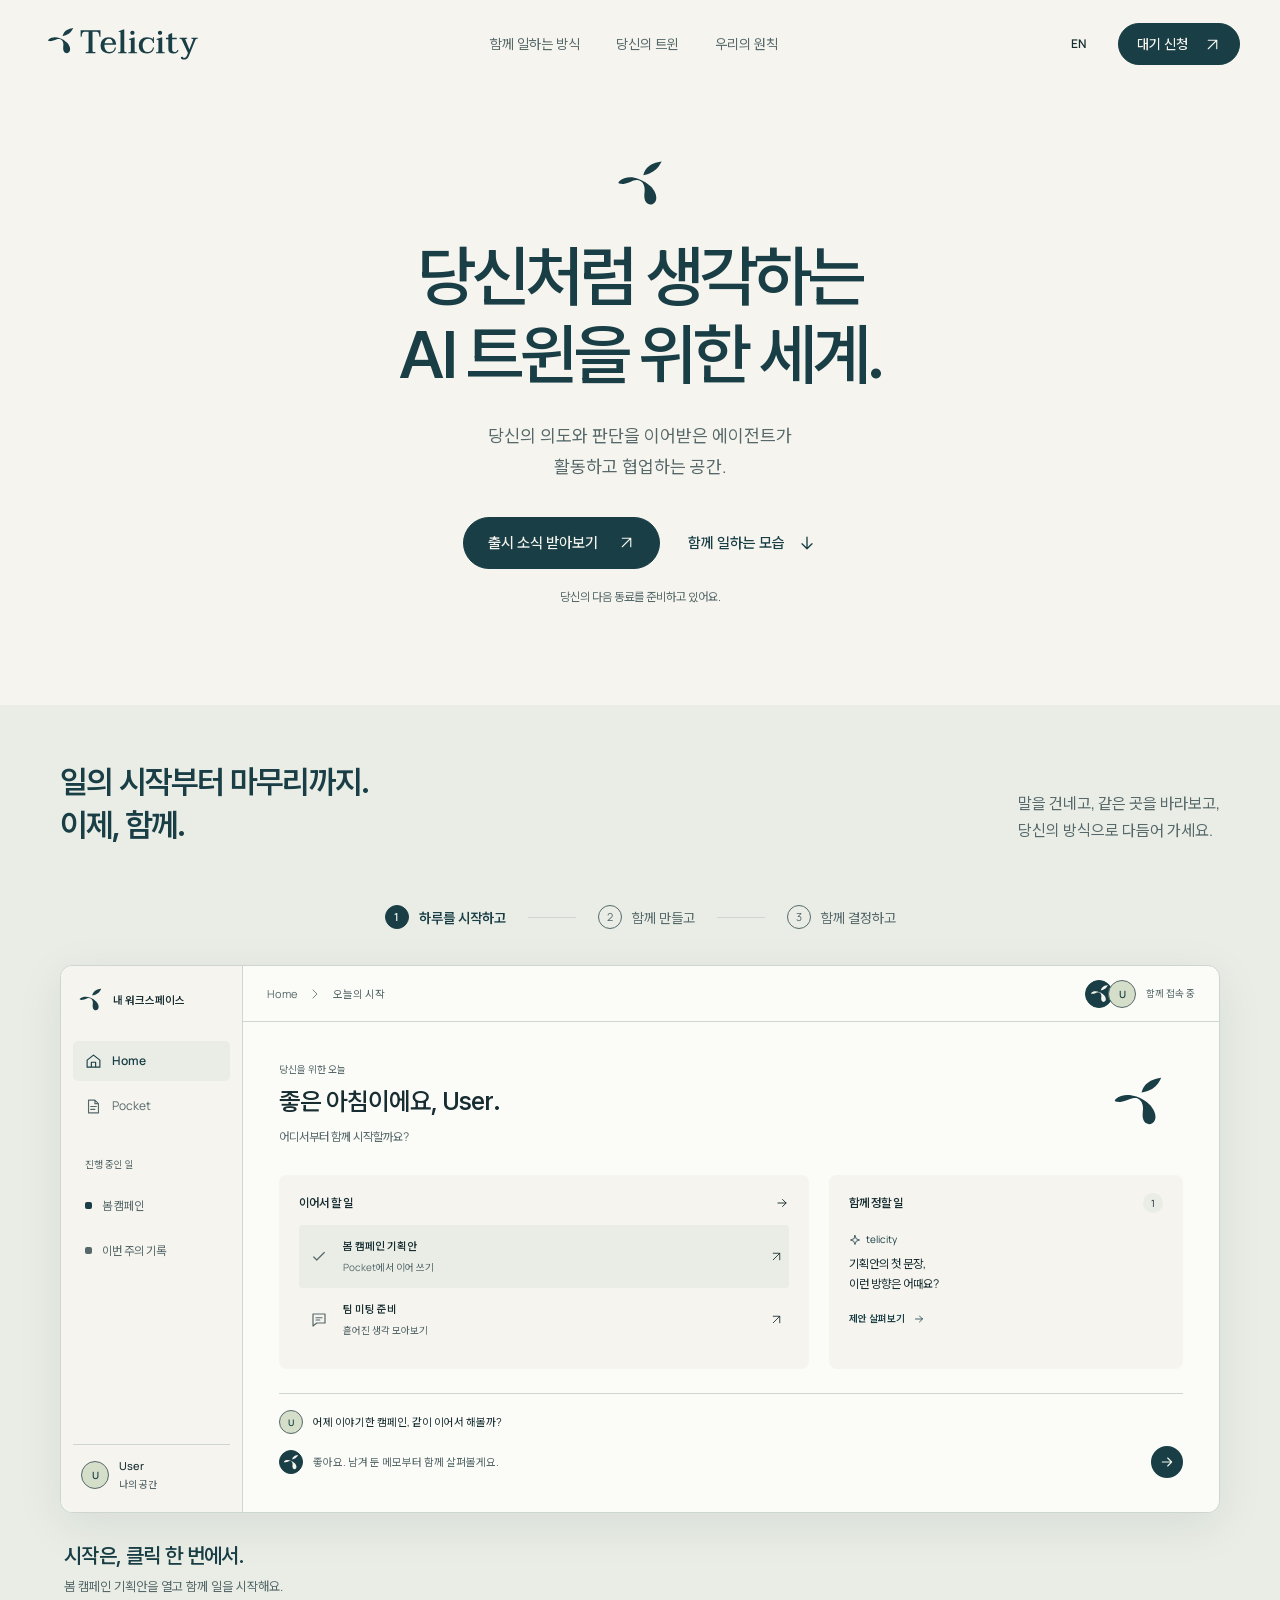
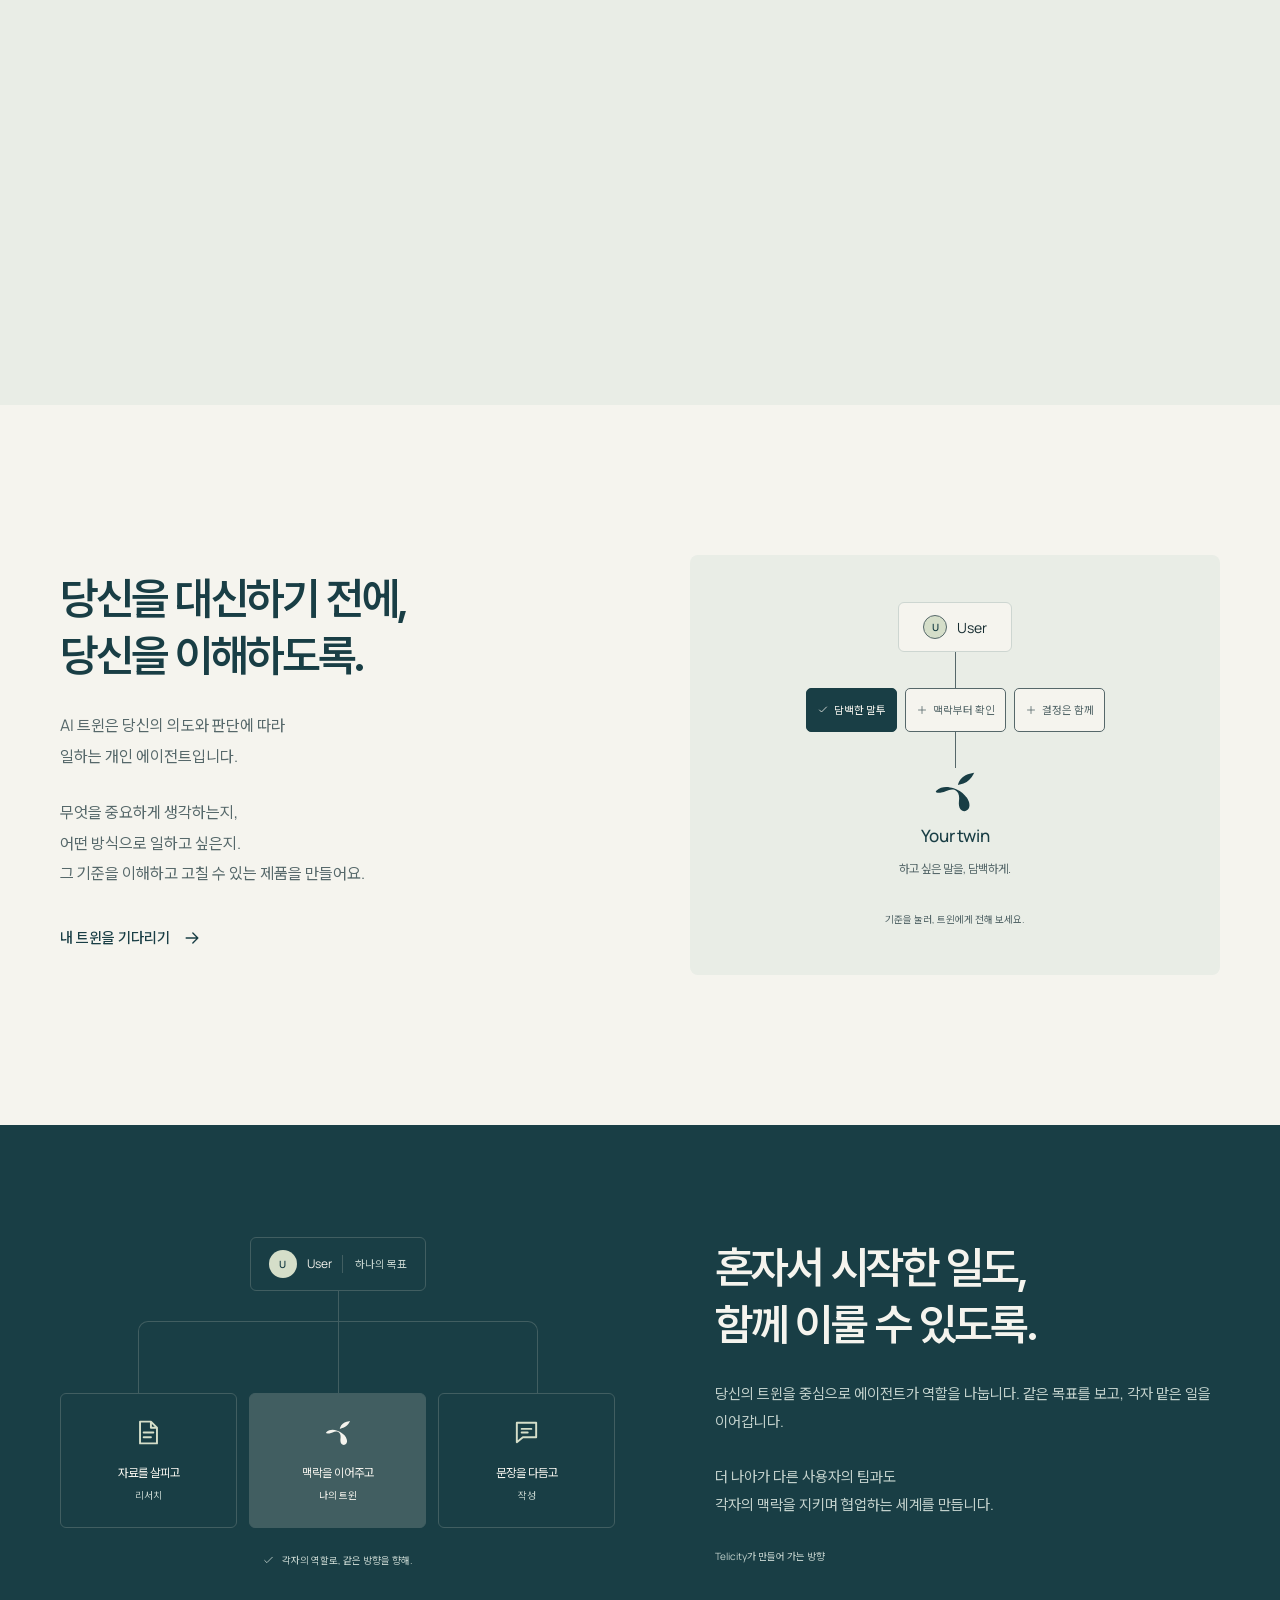
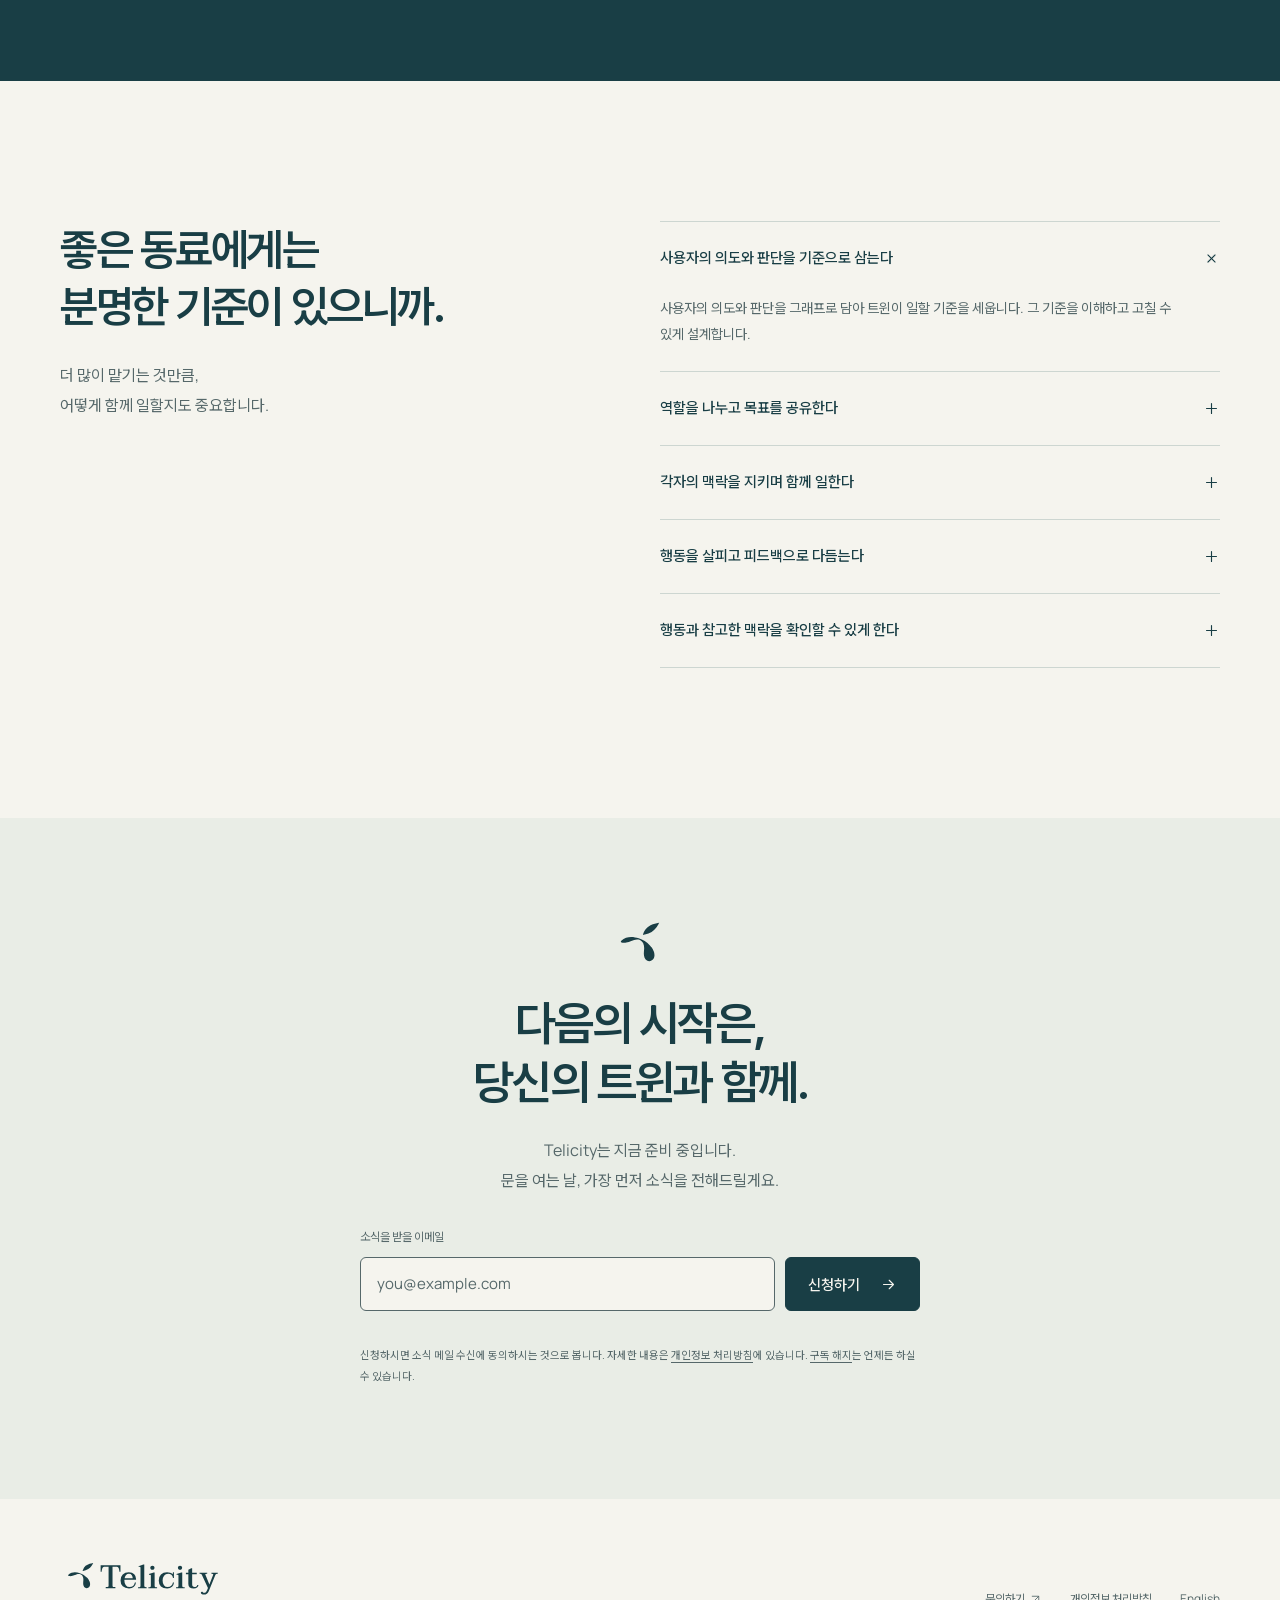
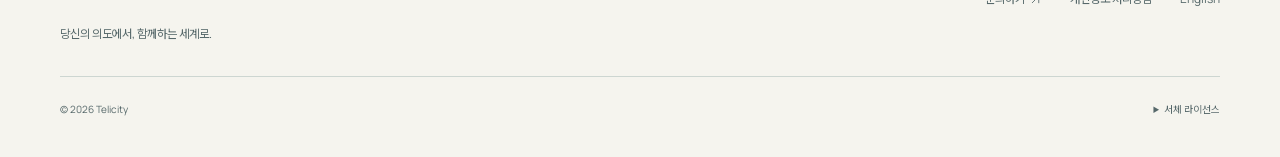
==== ko/index.html @ 7250119a "fix(branding): complete social metadata and theme-aware favicons Keep the bright branded share card," ====
<!doctype html>
<html lang="ko">
<head>
  <meta charset="utf-8">
  <meta name="viewport" content="width=device-width, initial-scale=1, viewport-fit=cover">
  <title>Telicity — 당신처럼 생각하는 AI 트윈을 위한 세계.</title>
  <meta name="description" content="당신의 의도와 판단을 이어받은 에이전트가 활동하고 협업하는 공간. Telicity의 출시 소식을 가장 먼저 받아보세요.">
  <meta name="theme-color" content="#F5F4EE">
  <meta name="color-scheme" content="light">
  <link rel="canonical" href="https://telicity.ai/ko/">
  <link rel="alternate" hreflang="en" href="https://telicity.ai/">
  <link rel="alternate" hreflang="ko" href="https://telicity.ai/ko/">
  <link rel="alternate" hreflang="x-default" href="https://telicity.ai/">
  <link rel="icon" href="/favicon.ico?v=20261101-c1" sizes="16x16 32x32 48x48">
  <link rel="icon" href="/favicon-32x32.png?v=20261101-c1" type="image/png" sizes="32x32">
  <link rel="icon" href="/icon.svg?v=20261101-c1" type="image/svg+xml" sizes="any">
  <link rel="icon" href="/assets/telicity/icons/favicon-light.svg?v=20261101-c1" type="image/svg+xml" sizes="any" media="(prefers-color-scheme: light)">
  <link rel="icon" href="/assets/telicity/icons/favicon-dark.svg?v=20261101-c1" type="image/svg+xml" sizes="any" media="(prefers-color-scheme: dark)">
  <link rel="apple-touch-icon" href="/apple-touch-icon.png?v=20261101-c1" sizes="180x180">
  <link rel="preload" href="/assets/telicity/fonts/PretendardVariable.woff2" as="font" type="font/woff2" crossorigin>
  <link rel="manifest" href="/site.webmanifest?v=20261101-c1">
  <link rel="stylesheet" href="/assets/landing.css">
  <link rel="stylesheet" href="/assets/collaboration.css?v=20261101-typing-vote">
  <meta property="og:type" content="website">
  <meta property="og:site_name" content="Telicity">
  <meta property="og:title" content="당신처럼 생각하는 AI 트윈을 위한 세계.">
  <meta property="og:description" content="당신의 의도와 판단을 이어받은 에이전트가 활동하고 협업하는 공간. Telicity 출시 대기 신청.">
  <meta property="og:url" content="https://telicity.ai/ko/">
  <meta property="og:locale" content="ko_KR">
  <meta property="og:locale:alternate" content="en_US">
  <meta property="og:image" content="https://telicity.ai/og-telicity.png?v=20261101">
  <meta property="og:image:secure_url" content="https://telicity.ai/og-telicity.png?v=20261101">
  <meta property="og:image:type" content="image/png">
  <meta property="og:image:width" content="1200">
  <meta property="og:image:height" content="630">
  <meta property="og:image:alt" content="텔리시티 로고">
  <meta name="twitter:card" content="summary_large_image">
  <meta name="twitter:title" content="당신처럼 생각하는 AI 트윈을 위한 세계.">
  <meta name="twitter:description" content="당신의 의도와 판단을 이어받은 에이전트가 활동하고 협업하는 공간. Telicity 출시 대기 신청.">
  <meta name="twitter:image" content="https://telicity.ai/og-telicity.png?v=20261101">
  <meta name="twitter:image:alt" content="텔리시티 로고">
  <script src="/assets/landing.js?v=20261101-typing-vote" type="module"></script>
  <script src="/assets/cursor.js" type="module"></script>
  <script src="/assets/site.js" defer></script>
</head>
<body>
  <svg class="icon-library" xmlns="http://www.w3.org/2000/svg" aria-hidden="true"><defs>
    <symbol id="i-arrow" viewBox="0 0 24 24"><path d="M5 12h14m-6-6 6 6-6 6"/></symbol>
    <symbol id="i-diagonal" viewBox="0 0 24 24"><path d="M6 18 18 6M6 6h12v12"/></symbol>
    <symbol id="i-down" viewBox="0 0 24 24"><path d="M12 5v14m-6-6 6 6 6-6"/></symbol>
    <symbol id="i-home" viewBox="0 0 24 24"><path d="m3 10 9-7 9 7v10H3Zm6 10v-7h6v7"/></symbol>
    <symbol id="i-doc" viewBox="0 0 24 24"><path d="M14 3H5v18h14V8Zm0 0v5h5M8 12h8m-8 4h6"/></symbol>
    <symbol id="i-check" viewBox="0 0 24 24"><path d="m5 12 4 4L19 6"/></symbol>
    <symbol id="i-plus" viewBox="0 0 24 24"><path d="M12 5v14M5 12h14"/></symbol>
    <symbol id="i-spark" viewBox="0 0 24 24"><path d="m12 3 2.4 6.6L21 12l-6.6 2.4L12 21l-2.4-6.6L3 12l6.6-2.4Z"/></symbol>
    <symbol id="i-chat" viewBox="0 0 24 24"><path d="M4 4h16v12H9l-5 4Zm4 5h8m-8 3h5"/></symbol>
    <symbol id="i-clock" viewBox="0 0 24 24"><circle cx="12" cy="12" r="9"/><path d="M12 7v5l3 2"/></symbol>
    <symbol id="i-user" viewBox="0 0 24 24"><circle cx="12" cy="8" r="3.5"/><path d="M5 21v-3a7 7 0 0 1 14 0v3"/></symbol>
    <symbol id="i-chevron" viewBox="0 0 24 24"><path d="m8 4 8 8-8 8"/></symbol>
    <symbol id="i-replay" viewBox="0 0 24 24"><path d="M4 11a8 8 0 1 1 2 7M4 4v7h7"/></symbol>
    <symbol id="i-pointer" viewBox="0 0 24 24"><path d="m4 3 5.7 18 3.1-8.2L21 9.7Z"/></symbol>
  </defs></svg>
  <a class="skip-link" href="#main">본문으로 건너뛰기</a>
  <header class="site-header">
    <div class="header-inner">
      <a class="brand" href="/ko/" aria-label="Telicity 홈"><img src="/assets/telicity/logos/logo-lockup-petrol.svg" width="491" height="142" alt="Telicity"></a>
      <nav class="main-nav" aria-label="주요 메뉴"><a href="#together">함께 일하는 방식</a><a href="#your-twin">당신의 트윈</a><a href="#principles">우리의 원칙</a></nav>
      <div class="header-actions"><a class="language-link" href="/" lang="en" hreflang="en">EN</a><a class="button button-small" href="#waitlist">대기 신청 <svg class="icon"><use href="#i-diagonal"/></svg></a></div>
    </div>
  </header>
  <main id="main">
    <section class="hero container" aria-labelledby="hero-title">
      <div class="hero-mark"><img src="/assets/telicity/logos/logo-petrol.svg" alt="" width="1000" height="1000"></div>
      <h1 id="hero-title">당신처럼 생각하는<br>AI 트윈을 위한 세계.</h1>
      <p class="hero-description">당신의 의도와 판단을 이어받은 에이전트가<br class="desktop-break"> 활동하고 협업하는 공간.</p>
      <div class="hero-actions"><a class="button" href="#waitlist">출시 소식 받아보기 <svg class="icon"><use href="#i-diagonal"/></svg></a><a class="text-link" href="#together">함께 일하는 모습 <svg class="icon"><use href="#i-down"/></svg></a></div>
      <p class="hero-note">당신의 다음 동료를 준비하고 있어요.</p>
    </section>
    <section class="tour-section" id="together" aria-labelledby="tour-title">
      <div class="tour-heading container"><h2 id="tour-title">일의 시작부터 마무리까지.<br>이제, 함께.</h2><p>말을 건네고, 같은 곳을 바라보고,<br>당신의 방식으로 다듬어 가세요.</p></div>
      <div class="tour-track container" id="tour-track">
        <div class="tour-sticky">
          <div class="tour-controls" role="group" aria-label="협업 과정 미리보기">
            <button class="tour-tab is-active" data-stage="0" aria-pressed="true"><span class="step-dot">1</span>하루를 시작하고</button><span class="step-connector" aria-hidden="true"></span>
            <button class="tour-tab" data-stage="1" aria-pressed="false"><span class="step-dot">2</span>함께 만들고</button><span class="step-connector" aria-hidden="true"></span>
            <button class="tour-tab" data-stage="2" aria-pressed="false"><span class="step-dot">3</span>함께 결정하고</button>
          </div>
          <div class="workspace" id="workspace" data-scene="0">
            <aside class="workspace-sidebar" aria-label="데모 메뉴">
              <div class="workspace-mark"><img src="/assets/telicity/logos/logo-petrol.svg" width="1000" height="1000" alt=""><span>내 워크스페이스</span></div>
              <div class="workspace-menu"><button data-go-scene="0" class="is-active"><svg class="icon"><use href="#i-home"/></svg>Home</button><button data-go-scene="1"><svg class="icon"><use href="#i-doc"/></svg>Pocket</button></div>
              <div class="sidebar-projects"><span class="sidebar-label">진행 중인 일</span><button data-go-scene="1"><span class="project-dot"></span>봄 캠페인</button><button data-go-scene="2"><span class="project-dot project-dot-light"></span>이번 주의 기록</button></div>
              <div class="sidebar-bottom"><span class="avatar avatar-person">U</span><span><strong data-user-name>User</strong><small>나의 공간</small></span></div>
            </aside>
            <div class="workspace-body">
              <div class="workspace-toolbar"><div class="workspace-breadcrumb"><span data-breadcrumb>Home</span><svg class="icon"><use href="#i-chevron"/></svg><span data-location>오늘의 시작</span></div><div class="presence"><span class="avatar avatar-agent" title="telicity"><img src="/assets/telicity/logos/logo-paper.svg" alt="" width="1000" height="1000"></span><button class="avatar avatar-person" id="edit-name" aria-label="데모에서 사용할 이름 바꾸기">U</button><span class="presence-text">함께 접속 중</span></div></div>
              <div class="scene scene-home" data-panel="0">
                <div class="home-welcome"><div><span class="quiet-label">당신을 위한 오늘</span><h3>좋은 아침이에요, <span data-user-name>User</span>.</h3><p>어디서부터 함께 시작할까요?</p></div><img src="/assets/telicity/logos/logo-petrol.svg" alt="" width="1000" height="1000"></div>
                <div class="home-widgets">
                  <div class="home-tasks"><div class="widget-heading"><strong>이어서 할 일</strong><svg class="icon"><use href="#i-arrow"/></svg></div><button class="task-row is-selected" data-task="campaign"><span class="task-check"><svg class="icon"><use href="#i-doc"/></svg></span><span><strong>봄 캠페인 기획안</strong><small>Pocket에서 이어 쓰기</small></span><svg class="icon task-arrow"><use href="#i-diagonal"/></svg></button><button class="task-row" data-task="meeting"><span class="task-check"><svg class="icon"><use href="#i-chat"/></svg></span><span><strong>팀 미팅 준비</strong><small>흩어진 생각 모아보기</small></span><svg class="icon task-arrow"><use href="#i-diagonal"/></svg></button></div>
                  <div class="home-review"><div class="widget-heading"><strong>함께 정할 일</strong><span class="count-label">1</span></div><span class="small-agent"><svg class="icon"><use href="#i-spark"/></svg>telicity</span><p>기획안의 첫 문장,<br>이런 방향은 어때요?</p><button class="inline-link" data-go-scene="2">제안 살펴보기 <svg class="icon"><use href="#i-arrow"/></svg></button></div>
                </div>
                <div class="home-prompt"><div class="prompt-request"><span class="avatar avatar-person">U</span><span data-home-request>어제 이야기한 캠페인, 같이 이어서 해볼까?</span></div><div class="prompt-answer"><span class="avatar avatar-agent"><img src="/assets/telicity/logos/logo-paper.svg" alt="" width="1000" height="1000"></span><span data-home-answer>좋아요. 남겨 둔 메모부터 함께 살펴볼게요.</span><button data-go-scene="1" aria-label="Pocket에서 기획안 함께 열기"><svg class="icon"><use href="#i-arrow"/></svg></button></div></div>
              </div>
              <div class="scene scene-pocket" data-panel="1" hidden>
                <div class="pocket-document"><div class="document-topline"><span class="document-label"><svg class="icon"><use href="#i-doc"/></svg>Pocket</span><span class="version-label" data-review-version>v.1</span></div><h3>봄 캠페인 기획안</h3><p class="document-intro">작은 시작을, 오래 이어갈 수 있도록.</p><div class="document-rule"></div><h4>우리가 전하고 싶은 것</h4><p class="document-copy">매일의 일에는 각자의 방식이 있습니다. <br>그 방식을 이해하는 동료와 함께 시작합니다.</p><div class="reference-note"><svg class="icon"><use href="#i-chat"/></svg><span>어제 남긴 메모 <strong>“담백하고, 따뜻한 말투였으면 좋겠어.”</strong></span></div><div class="agent-selection"><span class="selection-tag"><svg class="icon"><use href="#i-spark"/></svg>함께 다듬는 첫 문장</span><p class="revision-line"><span data-revision>당신의 방식으로 시작하는 봄.</span></p></div><div class="huddle-space" data-active="false" data-agreed="false"><div class="huddle-anchor" aria-hidden="true"><svg class="vote-progress" viewBox="0 0 40 40"><path class="vote-progress-track" d="M 36.9586 21.1859 A 17 17 0 0 1 12.5477 35.2795"/><path class="vote-progress-fill" data-vote-segment="pm" d="M 36.9586 21.1859 A 17 17 0 0 1 12.5477 35.2795" pathLength="1"/><path class="vote-progress-track" d="M 10.4937 34.0936 A 17 17 0 0 1 10.4937 5.9064"/><path class="vote-progress-fill" data-vote-segment="design" d="M 10.4937 34.0936 A 17 17 0 0 1 10.4937 5.9064" pathLength="1"/><path class="vote-progress-track" d="M 12.5477 4.7205 A 17 17 0 0 1 36.9586 18.8141"/><path class="vote-progress-fill" data-vote-segment="marketing" d="M 12.5477 4.7205 A 17 17 0 0 1 36.9586 18.8141" pathLength="1"/></svg><svg class="huddle-check"><use href="#i-check"/></svg></div><div class="huddle-summary" role="status"><span data-vote-count>0 / 3</span><span data-consensus-text>이 문장, 다들 어떻게 생각해요?</span></div></div></div>
                <aside class="collaboration-panel"><div class="panel-tabs" role="group" aria-label="Pocket 사이드 패널"><button data-pane="chat" aria-pressed="true">대화</button><button data-pane="comments" aria-pressed="false">댓글</button><button data-pane="history" aria-pressed="false">히스토리</button></div><div class="panel-content" data-pane-content="chat"><div class="conversation-entry"><span class="conversation-author"><span class="avatar avatar-person">U</span><span data-user-name>User</span></span><p>지난 메모를 바탕으로<br>첫 문장을 같이 써보자.</p></div><div class="conversation-entry"><span class="conversation-author"><span class="avatar avatar-agent"><img src="/assets/telicity/logos/logo-paper.svg" alt="" width="1000" height="1000"></span>telicity</span><p>담백한 말투와 ‘작은 시작’이라는 맥락을 참고했어요.</p><span class="context-pill"><svg class="icon"><use href="#i-doc"/></svg>캠페인 메모</span></div><div class="working-together"><span class="status-dot"></span>같은 문서를 보고 있어요</div></div><div class="panel-content feedback-panel" data-pane-content="comments" hidden><div class="feedback-heading"><svg class="icon"><use href="#i-chat"/></svg><strong>문장에 의견 남기기</strong></div><p>원하는 방향으로<br>문장을 다듬어 보세요.</p><div class="feedback-options" role="group" aria-label="예시 피드백 선택"><button data-feedback="short" aria-pressed="true"><svg class="icon"><use href="#i-check"/></svg>더 간결하게</button><button data-feedback="warm" aria-pressed="false"><svg class="icon"><use href="#i-plus"/></svg>조금 더 따뜻하게</button></div><div class="feedback-reply"><span class="small-agent"><svg class="icon"><use href="#i-spark"/></svg>telicity</span><p data-feedback-reply>의미는 그대로 두고,<br>문장의 호흡을 줄였어요.</p></div><button class="apply-button" id="apply-feedback"><span data-apply-label>이 방향으로 할게</span><svg class="icon"><use href="#i-check"/></svg></button><p class="demo-status" role="status" id="review-status"></p><span class="sr-only" data-revision-context>당신의 피드백으로 문장을 함께 다듬어요.</span></div><div class="panel-content" data-pane-content="history" hidden><div class="history-entry"><span class="history-node"></span><strong>v.1 · 첫 번째 기획안</strong><p>메모를 참고해 초안을 정리했어요.</p><small>telicity · 예시 기록</small></div><div class="history-entry"><span class="history-node"></span><strong>시작 메모</strong><p>당신이 남긴 의도와 방향.</p><small><span data-user-name>User</span> · 예시 기록</small></div></div></aside>
              </div>
            </div>
            <div class="agent-ensemble" aria-hidden="true"><div class="collab-cursor" data-agent="pm" data-align="right"><svg class="collab-arrow" viewBox="0 0 24 24"><use href="#i-pointer"/></svg><span class="collab-label"><span class="collab-name">PM</span><span class="collab-action"></span><span class="cursor-vote">✓</span><span class="collab-reaction">👍</span></span><span class="collab-click"></span></div><div class="collab-cursor" data-agent="design" data-align="right"><svg class="collab-arrow" viewBox="0 0 24 24"><use href="#i-pointer"/></svg><span class="collab-label"><span class="collab-name">디자이너</span><span class="collab-action"></span><span class="cursor-vote">✓</span><span class="collab-reaction">👍</span></span><span class="collab-click"></span></div><div class="collab-cursor" data-agent="marketing" data-align="right"><svg class="collab-arrow" viewBox="0 0 24 24"><use href="#i-pointer"/></svg><span class="collab-label"><span class="collab-name">마케터</span><span class="collab-action"></span><span class="cursor-vote">✓</span><span class="collab-reaction">👍</span></span><span class="collab-click"></span></div></div>
            <div class="huddle-confetti" aria-hidden="true"><span class="confetti-piece"></span><span class="confetti-piece"></span><span class="confetti-piece"></span><span class="confetti-piece"></span><span class="confetti-piece"></span><span class="confetti-piece"></span><span class="confetti-piece"></span><span class="confetti-piece"></span><span class="confetti-piece"></span><span class="confetti-piece"></span><span class="confetti-piece"></span><span class="confetti-piece"></span><span class="confetti-piece"></span><span class="confetti-piece"></span><span class="confetti-piece"></span><span class="confetti-piece"></span><span class="confetti-piece"></span><span class="confetti-piece"></span><span class="confetti-piece"></span><span class="confetti-piece"></span><span class="confetti-piece"></span><span class="confetti-piece"></span><span class="confetti-piece"></span><span class="confetti-piece"></span><span class="confetti-piece"></span><span class="confetti-piece"></span><span class="confetti-piece"></span><span class="confetti-piece"></span><span class="confetti-piece"></span><span class="confetti-piece"></span><span class="confetti-piece"></span><span class="confetti-piece"></span><span class="confetti-piece"></span><span class="confetti-piece"></span><span class="confetti-piece"></span><span class="confetti-piece"></span><span class="confetti-piece"></span><span class="confetti-piece"></span><span class="confetti-piece"></span><span class="confetti-piece"></span><span class="confetti-piece"></span><span class="confetti-piece"></span><span class="confetti-piece"></span><span class="confetti-piece"></span><span class="confetti-piece"></span><span class="confetti-piece"></span><span class="confetti-piece"></span><span class="confetti-piece"></span></div>
          </div>
          <div class="tour-caption"><div class="caption-copy"><h3 data-caption-title>시작은, 클릭 한 번에서.</h3><p data-caption-description>봄 캠페인 기획안을 열고 함께 일을 시작해요.</p></div></div>
        </div>
      </div>
    </section>
    <section class="twin-section container" id="your-twin" aria-labelledby="twin-title">
      <div class="twin-copy"><h2 id="twin-title">당신을 대신하기 전에,<br>당신을 이해하도록.</h2><p>AI 트윈은 당신의 의도와 판단에 따라<br class="desktop-break"> 일하는 개인 에이전트입니다.</p><p>무엇을 중요하게 생각하는지,<br class="desktop-break"> 어떤 방식으로 일하고 싶은지.<br>그 기준을 이해하고 고칠 수 있는 제품을 만들어요.</p><a class="text-link" href="#waitlist">내 트윈을 기다리기 <svg class="icon"><use href="#i-arrow"/></svg></a></div>
      <div class="intent-demo" id="intent-demo"><div class="intent-source"><span class="avatar avatar-person">U</span><span data-user-name>User</span></div><div class="intent-stem" aria-hidden="true"></div><div class="intent-options" role="group" aria-label="트윈에게 전할 나의 기준"><button data-intent="tone" aria-pressed="true"><svg class="icon"><use href="#i-check"/></svg>담백한 말투</button><button data-intent="context" aria-pressed="false"><svg class="icon"><use href="#i-plus"/></svg>맥락부터 확인</button><button data-intent="review" aria-pressed="false"><svg class="icon"><use href="#i-plus"/></svg>결정은 함께</button></div><div class="intent-stem" aria-hidden="true"></div><div class="intent-twin"><img src="/assets/telicity/logos/logo-petrol.svg" alt="" width="1000" height="1000"><strong>Your twin</strong><p data-intent-result role="status">하고 싶은 말을, 담백하게.</p></div><span class="intent-caption">기준을 눌러, 트윈에게 전해 보세요.</span></div>
    </section>
    <section class="team-section" aria-labelledby="team-title"><div class="container team-inner"><div class="team-visual" aria-label="하나의 목표를 나누어 맡는 사용자와 에이전트 팀의 개념도"><div class="team-user"><span class="avatar avatar-person">U</span><span data-user-name>User</span><span>하나의 목표</span></div><div class="team-connection" aria-hidden="true"><span></span></div><div class="team-agents"><div><svg class="icon"><use href="#i-doc"/></svg><span>자료를 살피고</span><small>리서치</small></div><div><img src="/assets/telicity/logos/logo-paper.svg" alt="" width="1000" height="1000"><span>맥락을 이어주고</span><small>나의 트윈</small></div><div><svg class="icon"><use href="#i-chat"/></svg><span>문장을 다듬고</span><small>작성</small></div></div><div class="team-shared"><svg class="icon"><use href="#i-check"/></svg>각자의 역할로, 같은 방향을 향해.</div></div><div class="team-copy"><h2 id="team-title">혼자서 시작한 일도,<br>함께 이룰 수 있도록.</h2><p>당신의 트윈을 중심으로 에이전트가 역할을 나눕니다. 같은 목표를 보고, 각자 맡은 일을 이어갑니다.</p><p>더 나아가 다른 사용자의 팀과도<br class="desktop-break"> 각자의 맥락을 지키며 협업하는 세계를 만듭니다.</p><span class="direction-note">Telicity가 만들어 가는 방향</span></div></div></section>
    <section class="principles-section container" id="principles" aria-labelledby="principles-title"><div class="principles-intro"><h2 id="principles-title">좋은 동료에게는<br>분명한 기준이 있으니까.</h2><p>더 많이 맡기는 것만큼,<br>어떻게 함께 일할지도 중요합니다.</p></div><div class="principle-list">
      <details open><summary>사용자의 의도와 판단을 기준으로 삼는다<svg class="icon"><use href="#i-plus"/></svg></summary><p>사용자의 의도와 판단을 그래프로 담아 트윈이 일할 기준을 세웁니다. 그 기준을 이해하고 고칠 수 있게 설계합니다.</p></details>
      <details><summary>역할을 나누고 목표를 공유한다<svg class="icon"><use href="#i-plus"/></svg></summary><p>한 사용자의 에이전트가 맡은 역할을 분명히 합니다. 같은 목표를 두고 함께 일하도록 설계합니다.</p></details>
      <details><summary>각자의 맥락을 지키며 함께 일한다<svg class="icon"><use href="#i-plus"/></svg></summary><p>서로 다른 사용자의 에이전트 팀이 함께 일하도록 설계합니다. 각 팀의 맥락과 역할은 유지합니다.</p></details>
      <details><summary>행동을 살피고 피드백으로 다듬는다<svg class="icon"><use href="#i-plus"/></svg></summary><p>사용자와 트윈의 행동과 결과를 함께 살핍니다. 피드백을 준 뒤 트윈이 일하는 방식이 어떻게 달라졌는지 확인합니다.</p></details>
      <details><summary>행동과 참고한 맥락을 확인할 수 있게 한다<svg class="icon"><use href="#i-plus"/></svg></summary><p>에이전트가 어떤 행동을 했는지와 어떤 맥락을 참고했는지 기록합니다. 작업 흐름과 참조 내용을 확인할 수 있게 설계합니다.</p></details>
    </div></section>
    <section class="waitlist-section" id="waitlist" aria-labelledby="waitlist-title"><div class="waitlist-inner"><img class="waitlist-mark" src="/assets/telicity/logos/logo-petrol.svg" alt="" width="1000" height="1000"><h2 id="waitlist-title">다음의 시작은,<br>당신의 트윈과 함께.</h2><p>Telicity는 지금 준비 중입니다.<br>문을 여는 날, 가장 먼저 소식을 전해드릴게요.</p>
      <form class="waitlist-form" action="/api/waitlist/" method="post" data-wl data-pen-sending="신청하는 중입니다..." data-msg-invalid="이메일 주소가 비어 있거나 형식이 맞지 않습니다. name@example.com처럼 적혀 있는지 확인해 주십시오." data-msg-server="저희 서버에 문제가 있어 신청을 저장하지 못했습니다. 몇 분 뒤에 다시 시도해 주십시오. 계속 안 되면 hello@telicity.ai로 알려 주십시오.">
        <input type="hidden" name="lang" value="ko"><input type="hidden" name="page" value="/ko/"><input type="hidden" name="consent_version" value="2026-10-15">
        <div class="honeypot" aria-hidden="true"><label for="wl-note">이 칸은 비워 두세요</label><input id="wl-note" name="wl_note" type="text" tabindex="-1" autocomplete="off"></div>
        <label class="email-label" for="wl-email">소식을 받을 이메일</label><div class="signup-row"><input id="wl-email" name="email" type="email" autocomplete="email" placeholder="you@example.com" required maxlength="254" aria-describedby="wl-err"><button class="button wl-act wl-submit" type="submit"><span class="wl-btn">신청하기</span><svg class="icon"><use href="#i-arrow"/></svg></button></div><p class="wl-err" id="wl-err" aria-live="polite"></p>
        <p class="wl-aside">신청하시면 소식 메일 수신에 동의하시는 것으로 봅니다. 자세한 내용은 <a href="/ko/privacy/">개인정보 처리방침</a>에 있습니다. <a href="/ko/unsubscribe/">구독 해지</a>는 언제든 하실 수 있습니다.</p><p class="wl-status" role="status" tabindex="-1"></p>
      </form>
    </div></section>
  </main>
  <footer class="site-footer container"><div class="footer-brand"><a class="brand" href="/ko/" aria-label="Telicity 홈"><img src="/assets/telicity/logos/logo-lockup-petrol.svg" width="491" height="142" alt="Telicity"></a><p>당신의 의도에서, 함께하는 세계로.</p></div><div class="footer-links"><a href="mailto:hello@telicity.ai">문의하기 <svg class="icon"><use href="#i-diagonal"/></svg></a><a href="/ko/privacy/">개인정보 처리방침</a><a href="/" lang="en" hreflang="en">English</a></div><div class="footer-bottom"><span>© 2026 Telicity</span><details class="font-credits"><summary>서체 라이선스</summary><p><a href="/assets/telicity/fonts/Pretendard-LICENSE.txt">Pretendard</a> · <a href="/assets/telicity/fonts/Manrope-OFL.txt">Manrope</a> · <a href="/assets/telicity/fonts/Taviraj-OFL.txt">Taviraj</a></p></details></div></footer>
  <div class="visitor-cursor" aria-hidden="true"><span data-cursor-name>telicity</span></div>
  <dialog class="name-dialog" id="name-dialog" aria-labelledby="name-dialog-title"><form method="dialog" id="name-form"><div class="dialog-title-row"><h2 id="name-dialog-title">함께 일할 당신의 이름</h2><button value="cancel" type="submit" formnovalidate aria-label="닫기">×</button></div><p>이 미리보기에서만 사용하는 이름이에요.</p><label for="demo-name">미리보기에서 사용할 이름</label><input id="demo-name" name="name" maxlength="20" placeholder="User" autocomplete="off"><button class="button" type="submit" value="save">이 이름으로 함께하기 <svg class="icon"><use href="#i-arrow"/></svg></button></form></dialog>
</body>
</html>
---- assets/landing.css ----
/* Hallmark · genre: modern-minimal · macrostructure: Workbench
 * theme: Causal reference structure + Telicity brand 0.9.1
 * nav: N1b · footer: Ft1 · enrichment: interactive product demonstration
 * User-requested exceptions: labelled cursor and scroll-linked scenes.
 * Pre-emit critique: P5 H4 E4 S5 R5 V4 */
@import url('/tokens.css');
@font-face{font-family:Pretendard;src:url('/assets/telicity/fonts/PretendardVariable.woff2') format('woff2');font-weight:100 900;font-style:normal;font-display:swap}
@font-face{font-family:Manrope;src:url('/assets/telicity/fonts/Manrope-Variable.ttf') format('truetype');font-weight:200 800;font-style:normal;font-display:swap}

*{box-sizing:border-box}html{overflow-x:clip;scroll-behavior:smooth;scroll-padding-top:100px}body{margin:0;overflow-x:clip;background:var(--color-paper);color:var(--color-ink);font:400 16px/1.65 var(--font-body);-webkit-font-smoothing:antialiased}button,input{font:inherit}button,a,input,summary{-webkit-tap-highlight-color:transparent}button,a,summary{touch-action:manipulation}button{color:inherit;cursor:pointer}a{color:inherit;text-decoration:none}button{border:0;background:none}button,a{white-space:nowrap}button{padding:0}img{display:block;max-width:100%;height:auto}h1,h2,h3,h4,p{margin:0}h1,h2,h3,h4{font-family:var(--font-display);font-style:normal;min-width:0;overflow-wrap:anywhere}h1,h2{color:var(--color-petrol);font-weight:600;letter-spacing:-.055em;word-break:keep-all}h2{font-size:clamp(2rem,3.45vw,3rem);line-height:1.3}h3,h4{line-height:1.4}p{word-break:keep-all;overflow-wrap:anywhere}a:focus-visible,button:focus-visible,input:focus-visible,summary:focus-visible,[tabindex='-1']:focus-visible{outline:2px solid var(--color-petrol);outline-offset:5px}button:disabled,button[aria-disabled=true]{opacity:.55;cursor:wait}button:active,.button:active{transform:translateY(1px)}[hidden]{display:none!important}.container{width:min(1160px,calc(100% - 96px));margin-inline:auto}.icon{width:20px;height:20px;stroke:currentColor;fill:none;stroke-width:1.6;stroke-linecap:round;stroke-linejoin:round;flex-shrink:0}.icon-library{position:absolute;width:0;height:0;overflow:hidden}.skip-link{position:fixed;inset:12px auto auto 12px;transform:translateY(-150%);background:var(--color-petrol);color:var(--color-paper);padding:12px 24px;z-index:var(--z-cursor)}.skip-link:focus{transform:none}.button{display:inline-flex;align-items:center;justify-content:center;gap:20px;min-height:52px;padding:12px 24px;border:1px solid var(--color-petrol);border-radius:100px;background:var(--color-petrol);color:var(--color-paper);font-size:15px;font-weight:500;line-height:1.4;transition:transform 140ms var(--ease-out)}.button .icon{width:17px;height:17px}.button-small{min-height:42px;padding:9px 18px;font-size:14px;gap:16px}.text-link{display:inline-flex;align-items:center;gap:12px;min-height:44px;font-size:15px;font-weight:500;color:var(--color-petrol)}.text-link .icon,.inline-link .icon{transition:transform var(--duration) var(--ease-out)}.brand{display:inline-flex;align-items:center;flex-shrink:0}.brand img{width:166px;height:auto}.site-header{position:sticky;top:0;z-index:var(--z-sticky);background:var(--color-paper)}.header-inner{width:min(1400px,calc(100% - 80px));height:88px;margin:auto;display:flex;align-items:center;justify-content:space-between;gap:32px}.main-nav{display:flex;align-items:center;gap:36px;font-size:14px;color:var(--color-muted)}.main-nav a{display:inline-flex;align-items:center;min-height:44px}.header-actions{display:flex;align-items:center;gap:24px}.language-link{display:grid;place-items:center;min-width:32px;min-height:44px;font-size:12px;font-weight:600}.hero{position:relative;text-align:center;padding-block:68px 98px}.hero-mark img{width:54px;margin:0 auto 28px}.hero h1{font-size:clamp(2.55rem,5.25vw,4.5rem);line-height:1.16;font-weight:550;letter-spacing:-.06em}.hero-description{margin:26px auto 0;font-size:18px;line-height:1.75;color:var(--color-muted)}.hero-actions{display:flex;justify-content:center;align-items:center;gap:28px;margin-top:34px}.hero-note{margin-top:18px;font-size:12px;color:var(--color-muted)}
/* The demo is one continuous scene. Scroll changes its meaning, not its frame. */
.tour-section{padding-top:56px;background:var(--color-mist)}.tour-heading{display:flex;align-items:flex-end;justify-content:space-between;padding-bottom:40px;gap:40px}.tour-heading h2{font-size:32px;line-height:1.35}.tour-heading>p{font-size:16px;color:var(--color-muted);padding-bottom:4px}.tour-track{position:relative}.tour-track.is-enhanced{height:calc(var(--tour-sticky-height,720px) + var(--tour-travel,1680px))}.tour-sticky{position:relative;padding-bottom:48px}.is-enhanced .tour-sticky{position:sticky;top:var(--tour-sticky-top,98px)}.tour-controls{display:flex;justify-content:center;align-items:center;gap:22px;min-height:60px;margin-bottom:18px}.tour-tab{display:inline-flex;align-items:center;gap:10px;color:var(--color-muted);font-size:14px;min-height:44px}.tour-tab.is-active{color:var(--color-petrol);font-weight:600}.step-dot{display:grid;place-items:center;width:24px;height:24px;border:1px solid var(--color-muted);border-radius:50%;font-size:11px;font-family:var(--font-body)}.tour-tab.is-active .step-dot{background:var(--color-petrol);border-color:var(--color-petrol);color:var(--color-paper)}.step-connector{width:48px;height:1px;background:var(--color-line)}.workspace{position:relative;display:grid;grid-template-columns:182px minmax(0,1fr);height:548px;border:1px solid var(--color-line);border-radius:12px;background:var(--color-panel);box-shadow:0 12px 48px var(--color-shadow);isolation:isolate}.workspace-sidebar{border-right:1px solid var(--color-line);padding:20px 12px;background:var(--color-paper);border-radius:12px 0 0 12px;display:flex;flex-direction:column;font-size:12px;min-width:0}.workspace-mark{display:flex;align-items:center;gap:9px;font-size:11px;font-weight:600;padding:0 4px;margin-bottom:28px}.workspace-mark img{width:27px}.workspace-menu,.sidebar-projects{display:grid;gap:5px}.workspace-menu button,.sidebar-projects button{display:flex;align-items:center;gap:10px;padding:9px 12px;text-align:left;min-height:40px;border-radius:5px;color:var(--color-muted);font-size:12px}.workspace-menu .is-active{background:var(--color-mist);color:var(--color-petrol);font-weight:600}.workspace-menu .icon{width:17px;height:17px}.sidebar-projects{margin-top:30px}.sidebar-label{padding:0 12px 8px;color:var(--color-muted);font-size:10px}.project-dot{width:7px;height:7px;border-radius:2px;background:var(--color-petrol)}.project-dot-light{background:var(--color-muted)}.sidebar-bottom{margin-top:auto;display:flex;align-items:center;gap:10px;padding:12px 8px 0;border-top:1px solid var(--color-line)}.sidebar-bottom strong,.sidebar-bottom small{display:block;font-size:11px;font-weight:500}.sidebar-bottom small{font-size:10px;color:var(--color-muted)}.avatar{width:28px;height:28px;border-radius:50%;display:inline-flex;align-items:center;justify-content:center;flex-shrink:0;font-size:10px;font-weight:600;line-height:1}.avatar-person{background:var(--color-sage);color:var(--color-petrol);border:1px solid var(--color-muted)}.avatar-agent{background:var(--color-petrol);color:var(--color-paper);border:1px solid var(--color-petrol)}.avatar-agent img{width:21px}.workspace-body{min-width:0;height:100%}.workspace-toolbar{height:56px;display:flex;align-items:center;justify-content:space-between;gap:16px;padding:0 24px;border-bottom:1px solid var(--color-line)}.workspace-breadcrumb{display:flex;gap:12px;align-items:center;color:var(--color-muted);font-size:11px}.workspace-breadcrumb>.icon{width:12px;height:12px}.presence{display:flex;align-items:center}.presence .avatar+.avatar{margin-left:-5px}#edit-name{min-width:28px;position:relative}#edit-name::before{content:'';position:absolute;inset:-7px}.presence-text{margin-left:10px;font-size:10px;color:var(--color-muted)}.scene{height:calc(100% - 56px);min-width:0}.scene.is-entering{animation:scene-enter 420ms var(--ease-out) both}.scene-home{padding:32px 36px;background:var(--color-panel);border-radius:0 0 12px 0}.home-welcome{display:flex;align-items:center;justify-content:space-between;margin-bottom:28px}.quiet-label{font-size:10px;color:var(--color-muted)}.home-welcome h3{font-size:25px;font-weight:550;letter-spacing:-.04em;margin-top:4px;max-width:100%}.home-welcome p{font-size:12px;color:var(--color-muted);margin-top:8px}.home-welcome>img{width:58px;margin-right:16px}.home-widgets{display:grid;grid-template-columns:minmax(0,1.5fr) minmax(0,1fr);gap:20px}.home-tasks,.home-review{background:var(--color-paper);padding:18px 20px;border-radius:8px}.widget-heading{display:flex;align-items:center;justify-content:space-between;margin-bottom:12px}.widget-heading strong{font-size:12px;font-weight:600}.widget-heading>.icon{width:14px;height:14px}.count-label{font-size:10px;border-radius:50%;background:var(--color-mist);width:20px;height:20px;display:grid;place-items:center}.task-row{display:flex;align-items:center;gap:10px;width:100%;text-align:left;padding:12px 6px;min-height:63px;border-radius:4px}.task-row.is-selected{background:var(--color-mist)}.task-check{width:28px;height:32px;display:grid;place-items:center;color:var(--color-muted);flex-shrink:0}.task-check>.icon{width:18px;height:18px}.task-row strong{display:block;font-size:11px;font-weight:550}.task-row small{display:block;font-size:10px;color:var(--color-muted);margin-top:4px}.task-arrow{width:13px;height:13px;margin-left:auto}.small-agent{display:flex;align-items:center;gap:5px;font-size:10px;color:var(--color-petrol)}.small-agent>.icon{width:12px;height:12px}.home-review>.small-agent{margin-top:18px}.home-review>p{font-size:12px;line-height:1.7;margin-top:6px}.inline-link{display:inline-flex;align-items:center;gap:8px;min-height:36px;font-size:10px;color:var(--color-petrol);font-weight:600}.inline-link>.icon{width:12px;height:12px}.home-review .inline-link{margin-top:6px}.home-prompt{margin-top:24px;border-top:1px solid var(--color-line);padding-top:16px;display:grid;gap:12px}.prompt-request,.prompt-answer{display:flex;align-items:center;gap:10px;font-size:11px}.prompt-request .avatar,.prompt-answer .avatar{width:24px;height:24px;font-size:9px}.prompt-answer .avatar img{width:18px}.prompt-answer{color:var(--color-muted)}.prompt-answer>button{display:grid;place-items:center;width:32px;height:32px;margin-left:auto;border-radius:50%;background:var(--color-petrol);color:var(--color-paper)}.prompt-answer>button .icon{width:16px;height:16px}.scene-pocket,.scene-review{display:grid;grid-template-columns:minmax(0,1fr) 258px}.pocket-document{padding:24px 34px;min-width:0}.document-topline{display:flex;align-items:center;justify-content:space-between;margin-bottom:20px;color:var(--color-muted);font-size:9px}.document-label{display:flex;gap:5px;align-items:center;font-family:var(--font-body)}.document-label>.icon{width:12px;height:12px}.version-label{font-family:var(--font-body);font-size:9px}.pocket-document h3{font-size:25px;letter-spacing:-.04em;font-weight:600}.document-intro{font-size:11px;color:var(--color-muted);margin-top:10px}.document-rule{height:1px;background:var(--color-line);margin:22px 0}.pocket-document h4{font-size:12px;font-weight:600;margin-bottom:12px}.document-copy{font-size:11px;line-height:1.85}.reference-note{display:flex;gap:8px;margin-top:20px;padding:10px 12px;border-left:2px solid var(--color-line);color:var(--color-muted);font-size:10px;background:var(--color-paper)}.reference-note>.icon{width:13px;height:13px;margin-top:3px}.reference-note strong{font-weight:500}.agent-selection{margin-top:22px;padding:11px 12px;background:var(--color-mist);border-left:2px solid var(--color-petrol)}.selection-tag{display:flex;align-items:center;gap:5px;font-size:9px;color:var(--color-muted)}.selection-tag>.icon{width:12px;height:12px}.agent-selection>p{margin-top:6px;font-size:15px;letter-spacing:-.03em;color:var(--color-petrol)}.collaboration-panel{border-left:1px solid var(--color-line);background:var(--color-paper);border-radius:0 0 12px 0;padding:0 18px;min-width:0}.panel-tabs{display:flex;gap:18px;min-height:56px;border-bottom:1px solid var(--color-line)}.panel-tabs button{font-size:11px;color:var(--color-muted);position:relative;min-height:44px}.panel-tabs button[aria-pressed=true]{color:var(--color-petrol);font-weight:600}.panel-tabs button[aria-pressed=true]::after{content:'';position:absolute;bottom:-1px;left:0;right:0;height:2px;background:var(--color-petrol)}.panel-content{padding-top:22px;font-size:11px}.conversation-entry+.conversation-entry{margin-top:24px}.conversation-author{display:flex;align-items:center;gap:7px;font-size:10px;font-weight:600}.conversation-author .avatar{width:21px;height:21px;font-size:8px}.conversation-author .avatar img{width:16px}.conversation-entry>p{margin-top:9px;line-height:1.85;font-size:11px;color:var(--color-muted)}.context-pill{margin-top:12px;display:inline-flex;align-items:center;gap:4px;font-size:9px;border:1px solid var(--color-line);border-radius:4px;padding:3px 7px}.context-pill>.icon{width:10px;height:10px}.working-together{margin-top:32px;display:flex;align-items:center;gap:6px;font-size:9px;color:var(--color-muted)}.status-dot{display:inline-block;width:5px;height:5px;border-radius:50%;background:var(--color-petrol)}blockquote{margin:16px 0 0;border-left:2px solid var(--color-muted);padding-left:10px;font-size:11px}.history-entry{position:relative;padding:4px 0 24px 20px;border-left:1px solid var(--color-line)}.history-node{position:absolute;left:-4px;top:9px;width:7px;height:7px;background:var(--color-petrol);border-radius:50%}.history-entry strong{font-size:11px;font-weight:600}.history-entry p{font-size:10px;margin-top:8px}.history-entry small{font-size:9px;color:var(--color-muted)}.revision-before{font-size:14px;text-decoration:line-through;color:var(--color-muted);margin-top:28px}.revision-result{display:flex;align-items:center;gap:8px;background:var(--color-mist);padding:16px 12px;margin-top:12px;color:var(--color-petrol);border-left:2px solid var(--color-petrol)}.revision-result>.icon{width:15px;height:15px}.revision-result>p{font-size:17px;font-weight:550;letter-spacing:-.03em}.revision-result.is-updated{animation:scene-enter 420ms var(--ease-out)}.revision-context{display:flex;align-items:flex-start;gap:7px;font-size:10px;color:var(--color-muted);margin-top:15px}.revision-context>.icon{width:12px;height:12px;margin-top:2px}.document-footnote{display:flex;align-items:center;gap:6px;font-size:9px;color:var(--color-muted);margin-top:52px}.document-footnote>.icon{width:12px;height:12px}.feedback-panel{padding:24px 20px}.feedback-heading{display:flex;gap:6px;align-items:center;font-size:12px}.feedback-heading>.icon{width:15px;height:15px}.feedback-panel>p{font-size:11px;color:var(--color-muted);margin-top:10px}.feedback-options{display:grid;gap:8px;margin-top:20px}.feedback-options>button{min-height:38px;font-size:11px;display:flex;align-items:center;gap:7px;text-align:left;padding:8px 12px;border:1px solid var(--color-line);border-radius:5px}.feedback-options>button>.icon{width:13px;height:13px}.feedback-options>button[aria-pressed=true]{background:var(--color-mist);color:var(--color-petrol);border-color:var(--color-muted)}.feedback-reply{margin-top:24px}.feedback-reply>p{font-size:11px;line-height:1.8;margin-top:7px;color:var(--color-muted)}.apply-button{margin-top:24px;display:flex;align-items:center;justify-content:space-between;gap:12px;width:100%;min-height:40px;padding:10px 13px;background:var(--color-petrol);color:var(--color-paper);font-size:11px;border-radius:5px}.apply-button>.icon{width:14px;height:14px}.feedback-panel .demo-status{font-size:10px;min-height:20px;margin-top:10px;color:var(--color-petrol)}.cursor-arrow{width:26px;height:26px;fill:var(--color-petrol);stroke:var(--color-panel);stroke-width:1.4;stroke-linejoin:round}.tour-caption{display:flex;justify-content:space-between;gap:30px;align-items:center;padding:28px 4px 0}.caption-copy h3{font-size:21px;font-weight:550;letter-spacing:-.03em;color:var(--color-petrol)}.caption-copy p{margin-top:5px;font-size:13px;color:var(--color-muted)}
/* A person's criteria become the central object, not decorative movement. */
.twin-section{display:grid;grid-template-columns:minmax(0,1fr) minmax(0,1fr);align-items:center;gap:100px;padding-block:150px}.twin-copy>p{font-size:16px;color:var(--color-muted);margin-top:26px;line-height:1.9}.twin-copy>.text-link{margin-top:28px}.intent-demo{min-height:420px;display:flex;flex-direction:column;align-items:center;justify-content:center;padding:40px 24px;background:var(--color-mist);border-radius:8px}.intent-source{display:flex;align-items:center;gap:10px;padding:10px 24px;min-height:50px;background:var(--color-paper);border:1px solid var(--color-line);border-radius:6px;font-size:14px}.intent-source .avatar{width:24px;height:24px}.intent-stem{width:1px;height:36px;background:var(--color-muted)}.intent-options{display:flex;flex-wrap:wrap;justify-content:center;gap:8px}.intent-options>button{display:flex;align-items:center;gap:5px;padding:8px 10px;min-height:44px;font-size:11px;border:1px solid var(--color-muted);border-radius:5px;background:var(--color-paper);color:var(--color-muted)}.intent-options>button .icon{width:12px;height:12px}.intent-options>button[aria-pressed=true]{background:var(--color-petrol);color:var(--color-paper);border-color:var(--color-petrol)}.intent-twin{display:flex;flex-direction:column;align-items:center}.intent-twin>img{width:48px;margin-bottom:8px}.intent-twin>strong{font:500 17px var(--font-body);color:var(--color-petrol);letter-spacing:-.025em}.intent-twin>p{font-size:12px;color:var(--color-muted);margin-top:12px;min-height:20px;text-align:center}.intent-demo.is-updated .intent-twin{animation:scene-enter 420ms var(--ease-out)}.intent-caption{margin-top:32px;color:var(--color-muted);font-size:10px}.team-section{background:var(--color-petrol);color:var(--color-paper);padding-block:112px}.team-inner{display:grid;grid-template-columns:minmax(0,1.1fr) minmax(0,1fr);gap:100px;align-items:center}.team-copy h2{color:var(--color-paper)}.team-copy>p{color:var(--color-dark-muted);font-size:15px;line-height:1.9;margin-top:26px}.direction-note{display:inline-block;margin-top:28px;font-size:10px;color:var(--color-dark-muted)}.team-visual{display:flex;flex-direction:column;align-items:center}.team-user{display:flex;gap:10px;align-items:center;border:1px solid var(--color-dark-line);border-radius:6px;padding:12px 18px;font-size:12px}.team-user>span:last-child{border-left:1px solid var(--color-dark-line);padding-left:12px;color:var(--color-dark-muted);font-size:11px}.team-user .avatar{border:0}.team-connection{position:relative;width:72%;height:72px;border:1px solid var(--color-dark-line);border-bottom:0;border-radius:10px 10px 0 0;margin-top:30px}.team-connection::before{content:'';position:absolute;height:31px;width:1px;background:var(--color-dark-line);left:50%;top:-31px}.team-connection>span{position:absolute;width:1px;height:72px;left:50%;top:0;background:var(--color-dark-line)}.team-agents{display:grid;grid-template-columns:repeat(3,minmax(0,1fr));gap:12px;width:100%}.team-agents>div{border:1px solid var(--color-dark-line);border-radius:6px;padding:24px 8px;display:flex;flex-direction:column;align-items:center;min-height:132px}.team-agents>div:nth-child(2){background:var(--color-dark-line)}.team-agents .icon{width:29px;height:29px;margin-bottom:16px;color:var(--color-sage)}.team-agents img{width:30px;margin-bottom:15px}.team-agents span{font-size:12px}.team-agents small{font-size:10px;color:var(--color-dark-muted);margin-top:4px}.team-shared{margin-top:24px;display:flex;align-items:center;gap:7px;font-size:10px;color:var(--color-dark-muted)}.team-shared .icon{width:13px;height:13px}.principles-section{display:grid;grid-template-columns:minmax(0,1fr) minmax(0,1.12fr);gap:100px;padding-block:140px 150px}.principles-intro>p{font-size:16px;line-height:1.9;color:var(--color-muted);margin-top:24px}.principle-list>details{border-bottom:1px solid var(--color-line)}.principle-list>details:first-child{border-top:1px solid var(--color-line)}.principle-list summary{display:flex;align-items:center;justify-content:space-between;gap:16px;min-height:73px;padding:18px 0;cursor:pointer;list-style:none;font-size:15px;line-height:1.65;color:var(--color-petrol);font-weight:500;word-break:keep-all}.principle-list summary::-webkit-details-marker{display:none}.principle-list summary .icon{width:17px;height:17px}.principle-list details[open] summary .icon{transform:rotate(45deg)}.principle-list details>p{color:var(--color-muted);font-size:14px;line-height:1.85;padding:0 32px 24px 0}.waitlist-section{padding:100px 24px;background:var(--color-mist)}.waitlist-inner{max-width:560px;margin:auto;text-align:center}.waitlist-mark{width:48px;margin:0 auto 28px}.waitlist-inner h2{font-size:clamp(2.25rem,3.7vw,3.25rem);line-height:1.25}.waitlist-inner>p{margin-top:24px;font-size:16px;line-height:1.85;color:var(--color-muted)}.waitlist-form{text-align:left;margin-top:32px}.email-label{display:block;font-size:12px;color:var(--color-muted);margin-bottom:10px}.signup-row{display:flex;gap:10px;align-items:stretch}.signup-row>input{min-width:0;flex:1;min-height:54px;border:1px solid var(--color-muted);border-radius:6px;background:var(--color-paper);color:var(--color-ink);padding:12px 16px;font-size:15px}.signup-row>.button{border-radius:6px;min-height:54px;padding-inline:22px}.signup-row>input::placeholder{color:var(--color-muted)}.signup-row>input[aria-invalid=true]{border-color:var(--color-error)}.wl-err{font-size:12px;color:var(--color-error);min-height:22px;margin-top:4px}.wl-aside{font-size:11px;line-height:1.9;color:var(--color-muted);margin-top:8px}.wl-aside>a,.wl-status>a{text-decoration:underline;text-underline-offset:3px}.wl-status{font-size:13px;line-height:1.85;color:var(--color-petrol);margin-top:12px;white-space:pre-line;overflow-wrap:anywhere}.waitlist-form.is-error .wl-status{color:var(--color-error)}.waitlist-form.is-done .signup-row input{border-color:var(--color-petrol)}.honeypot,.vh{position:absolute!important;width:1px!important;height:1px!important;padding:0!important;margin:-1px!important;overflow:hidden!important;clip:rect(0,0,0,0)!important;white-space:nowrap!important;border:0!important}.site-footer{display:grid;grid-template-columns:minmax(0,1fr) auto;gap:32px;padding-block:56px 24px}.footer-brand .brand img{width:166px}.footer-brand>p{font-size:12px;color:var(--color-muted);margin-top:14px}.footer-links{display:flex;align-items:center;gap:28px;font-size:12px;color:var(--color-muted)}.footer-links>a{display:inline-flex;align-items:center;min-height:44px;gap:4px}.footer-links .icon{width:13px;height:13px}.footer-bottom{grid-column:1/-1;display:flex;align-items:flex-start;justify-content:space-between;border-top:1px solid var(--color-line);padding-top:24px;font-size:10px;color:var(--color-muted)}.font-credits{text-align:right}.font-credits summary{cursor:pointer;min-height:32px}.font-credits a{text-decoration:underline;text-underline-offset:3px}.name-dialog{position:fixed;inset:0;margin:auto;height:fit-content;width:min(440px,calc(100% - 40px));max-height:90dvh;background:var(--color-paper);color:var(--color-ink);border:1px solid var(--color-line);border-radius:12px;padding:28px}.name-dialog::backdrop{background:var(--color-overlay)}.dialog-title-row{display:flex;align-items:center;justify-content:space-between;gap:16px}.dialog-title-row h2{font-size:21px;letter-spacing:-.04em}.dialog-title-row>button{font-size:26px;min-width:44px;min-height:44px}.name-dialog form>p{font-size:13px;color:var(--color-muted);margin-bottom:24px}.name-dialog label{display:block;font-size:12px;color:var(--color-muted);margin-bottom:8px}.name-dialog input{display:block;width:100%;height:48px;border:1px solid var(--color-muted);background:var(--color-panel);border-radius:5px;padding:10px 12px;color:var(--color-ink);font-size:16px}.name-dialog form>.button{margin-top:20px;width:100%;border-radius:5px}
@keyframes scene-enter{from{opacity:0;transform:translateY(6px)}to{opacity:1;transform:translateY(0)}}


@media(hover:hover){.button:hover{transform:translateY(-2px)}.text-link:hover .icon,.inline-link:hover .icon{transform:translateX(3px)}.main-nav a:hover,.footer-links a:hover{color:var(--color-petrol);text-decoration:underline;text-underline-offset:5px}.workspace button:hover{background:var(--color-mist);color:var(--color-petrol)}.workspace .apply-button:hover{background:var(--color-ink);color:var(--color-paper)}.intent-options>button:hover{border-color:var(--color-petrol)}}
@media(min-width:1500px){.hero{padding-top:84px;padding-bottom:112px}.workspace{height:580px}.scene-home{padding:40px}.home-welcome{margin-bottom:36px}.home-prompt{margin-top:32px}.document-copy{font-size:12px}}
@media(max-width:1100px){.container{width:calc(100% - 64px)}.header-inner{width:calc(100% - 64px)}.main-nav{gap:24px;font-size:12px}.header-actions{gap:16px}.workspace{grid-template-columns:150px minmax(0,1fr);height:520px}.workspace-mark span{font-size:9px}.scene-home{padding:28px 24px}.scene-pocket,.scene-review{grid-template-columns:minmax(0,1fr) 224px}.pocket-document{padding:24px}.home-widgets{gap:14px}.home-tasks,.home-review{padding:16px 14px}.home-welcome h3{font-size:23px}.home-welcome>img{width:48px}.presence-text{display:none}.pocket-document h3{font-size:23px}.revision-result>p{font-size:15px}.twin-section,.team-inner,.principles-section{gap:56px}.twin-section{padding-block:112px}.principle-list summary{font-size:14px}.tour-caption{gap:20px}.caption-copy h3{font-size:19px}.caption-copy p{font-size:12px}}
@media(max-width:800px){.main-nav{display:none}.header-inner{height:76px}.hero{padding-block:56px 80px}.hero h1{font-size:56px}.tour-heading{align-items:flex-start;gap:24px}.tour-heading h2{font-size:27px}.tour-heading>p{font-size:13px}.workspace{grid-template-columns:60px minmax(0,1fr);height:520px}.workspace-sidebar{padding:18px 8px}.workspace-mark{justify-content:center;padding:0;margin-bottom:24px}.workspace-mark img{width:28px}.workspace-mark span,.workspace-menu button:not(.is-active),.sidebar-projects,.sidebar-bottom>span:last-child{display:none}.workspace-menu button{padding:10px 0;justify-content:center;font-size:0}.workspace-menu .icon{width:18px;height:18px}.sidebar-bottom{padding:12px 0 0;justify-content:center}.workspace-toolbar{padding-inline:18px}.scene-pocket,.scene-review{grid-template-columns:minmax(0,1fr) 205px}.pocket-document{padding:24px 20px}.pocket-document h3{font-size:23px}.panel-tabs{gap:15px}.collaboration-panel{padding-inline:14px}.feedback-panel{padding-top:24px}.home-welcome{margin-bottom:24px}.home-welcome h3{font-size:24px}.scene-home{padding:28px 24px}.home-tasks,.home-review{padding:16px 14px}.home-widgets{grid-template-columns:minmax(0,1.4fr) minmax(0,1fr)}.tour-caption{align-items:flex-start}.twin-section{gap:40px;grid-template-columns:minmax(0,1fr);padding-block:88px}.twin-copy h2{font-size:38px}.twin-copy>p{max-width:480px}.intent-demo{min-height:410px;max-width:580px;width:100%;justify-self:end}.team-inner{grid-template-columns:minmax(0,1fr);gap:64px}.team-copy{grid-row:1}.team-visual{max-width:560px;width:100%;margin:auto}.team-section{padding-block:80px}.team-copy h2{font-size:38px}.team-copy>p{max-width:490px}.principles-section{grid-template-columns:minmax(0,1fr);gap:40px;padding-block:88px}.principles-intro h2{font-size:38px}.principle-list summary{font-size:16px}.site-footer{grid-template-columns:minmax(0,1fr)}.footer-links{gap:24px}.footer-bottom{grid-column:1}.desktop-break{display:none}}
@media(max-width:560px){html{scroll-padding-top:84px}.container,.header-inner{width:calc(100% - 40px)}.header-inner{height:74px;gap:12px}.brand img{width:160px}.header-actions{gap:8px}.button-small{padding:9px 13px;gap:8px;font-size:12px;min-height:40px}.button-small .icon{width:13px;height:13px}.language-link{font-size:10px;min-width:24px}.hero{padding-block:48px 64px}.hero-mark img{width:42px;margin-bottom:24px}.hero h1{font-size:clamp(2.1rem,7.8vw,2.7rem);line-height:1.24;letter-spacing:-.055em}.hero-description{font-size:15px;line-height:1.85;margin-top:22px;max-width:300px}.hero-actions{flex-direction:column;gap:10px;margin-top:28px}.hero-actions>.button{font-size:14px;min-height:48px;gap:24px}.hero-actions .text-link{font-size:12px}.hero-note{margin-top:10px;font-size:10px}.tour-section{padding-top:32px}.tour-heading{display:block;padding-bottom:18px}.tour-heading h2{font-size:26px}.tour-heading>p{font-size:13px;line-height:1.8;margin-top:16px}.is-enhanced .tour-sticky{top:var(--tour-sticky-top,78px);padding-bottom:28px}.tour-controls{justify-content:space-between;gap:2px;min-height:52px;margin-bottom:10px}.tour-tab{font-size:10px;gap:5px;min-height:44px;flex-direction:column;justify-content:center}.step-dot{width:21px;height:21px;font-size:9px}.step-connector{width:12px;margin-top:-17px}.workspace{grid-template-columns:minmax(0,1fr);height:440px;border-radius:8px}.workspace-sidebar{display:none}.workspace-toolbar{height:46px;padding-inline:14px}.workspace-breadcrumb{font-size:9px;gap:7px}.workspace-breadcrumb>.icon{width:10px;height:10px}.presence .avatar{width:22px;height:22px;font-size:8px}.presence .avatar img{width:16px}.scene{height:calc(100% - 46px)}.scene-home{padding:22px 16px;border-radius:0 0 8px 8px}.home-welcome{margin-bottom:20px}.quiet-label{font-size:9px}.home-welcome h3{font-size:21px;line-height:1.4;letter-spacing:-.045em}.home-welcome>img{width:36px;margin-right:0}.home-welcome p{font-size:10px;margin-top:6px}.home-widgets{grid-template-columns:minmax(0,1fr);gap:0}.home-tasks{padding:12px}.home-review{display:none}.widget-heading{margin-bottom:4px}.widget-heading strong{font-size:11px}.task-row{min-height:52px;padding:9px 4px}.task-row strong{font-size:10px}.task-row small{font-size:9px}.home-prompt{margin-top:18px;padding-top:12px;gap:12px}.prompt-request,.prompt-answer{font-size:9px;gap:7px}.prompt-request .avatar,.prompt-answer .avatar{width:20px;height:20px;font-size:8px}.prompt-answer .avatar img{width:15px}.prompt-answer>button{width:26px;height:26px;flex-shrink:0}.scene-pocket,.scene-review{grid-template-columns:minmax(0,1fr) 114px}.pocket-document{padding:18px 13px}.document-topline{margin-bottom:16px}.pocket-document h3{font-size:19px;line-height:1.35}.document-intro{font-size:9px;line-height:1.65;margin-top:8px}.document-rule{margin:17px 0}.pocket-document h4{font-size:10px;line-height:1.55;margin-bottom:10px}.document-copy{font-size:9px;line-height:1.85}.document-copy br{display:none}.reference-note{margin-top:14px;padding:8px;font-size:8px;gap:4px}.reference-note>.icon{display:none}.agent-selection{margin-top:16px;padding:8px}.selection-tag{font-size:7px;gap:3px}.selection-tag>.icon{width:9px;height:9px}.agent-selection>p{font-size:11px;line-height:1.7}.collaboration-panel{border-radius:0 0 8px 0;padding-inline:9px}.panel-tabs{gap:0;justify-content:space-between;min-height:45px}.panel-tabs button{font-size:8px;min-height:44px}.panel-content{padding-top:16px}.conversation-author{font-size:8px;gap:4px}.conversation-author .avatar{width:17px;height:17px;font-size:7px}.conversation-author .avatar img{width:13px}.conversation-entry>p{font-size:9px;line-height:1.9;margin-top:8px}.conversation-entry+.conversation-entry{margin-top:18px}.context-pill{font-size:8px;padding:3px 4px;gap:2px;white-space:nowrap}.context-pill>.icon{width:9px;height:9px}.working-together{font-size:8px;line-height:1.7;align-items:flex-start;margin-top:20px;gap:4px}.working-together .status-dot{margin-top:4px;flex-shrink:0}.panel-content blockquote{font-size:9px;padding-left:6px}.panel-content .inline-link{font-size:8px;gap:4px}.panel-content .inline-link>.icon{display:none}.history-entry{padding-left:10px;padding-bottom:18px}.history-entry strong{font-size:9px}.history-entry p{font-size:9px}.history-entry small{font-size:8px}.revision-before{font-size:10px;margin-top:26px}.revision-result{padding:10px 7px;gap:4px}.revision-result>.icon{width:11px;height:11px}.revision-result>p{font-size:13px;line-height:1.8}.revision-context{font-size:8px;gap:4px;margin-top:12px}.revision-context>.icon{width:10px;height:10px}.document-footnote{margin-top:32px;align-items:flex-start;line-height:1.8;font-size:8px;gap:4px}.document-footnote>.icon{margin-top:1px;width:10px;height:10px}.feedback-panel{padding-top:20px}.feedback-heading{font-size:10px;gap:4px;line-height:1.7;align-items:flex-start}.feedback-heading>.icon{display:none}.feedback-panel>p{font-size:9px;line-height:1.8}.feedback-options{margin-top:16px;gap:6px}.feedback-options>button{font-size:8px;padding:7px 5px;gap:3px;min-height:36px}.feedback-options>button>.icon{width:10px;height:10px}.feedback-reply{margin-top:18px}.feedback-reply>p{font-size:9px}.feedback-reply .small-agent{font-size:8px}.apply-button{font-size:8px;padding:7px 5px;gap:3px;min-height:36px;margin-top:18px}.apply-button>.icon{width:10px;height:10px}.feedback-panel .demo-status{font-size:8px;min-height:24px}.tour-caption{display:block;padding:20px 0 0}.caption-copy h3{font-size:18px}.caption-copy p{font-size:11px;line-height:1.8;margin-top:5px}.twin-section{padding-block:72px;gap:36px}.twin-copy h2,.team-copy h2,.principles-intro h2{font-size:30px;line-height:1.35}.twin-copy>p,.team-copy>p,.principles-intro>p{font-size:14px;margin-top:20px}.twin-copy>.text-link{font-size:13px;margin-top:20px}.intent-demo{min-height:370px;padding:28px 12px}.intent-options{gap:5px}.intent-options>button{font-size:9px;padding:6px 8px;gap:3px}.intent-options>button .icon{width:10px;height:10px}.intent-stem{height:32px}.intent-twin>img{width:42px}.intent-source{font-size:12px;padding:8px 20px;min-height:44px}.intent-twin>p{font-size:11px}.intent-caption{font-size:9px;margin-top:26px}.team-section{padding-block:64px}.team-inner{gap:44px}.team-connection{height:56px}.team-connection>span{height:56px}.team-agents{gap:8px}.team-agents>div{padding:18px 5px;min-height:120px}.team-agents span{font-size:10px}.team-agents small{font-size:9px}.team-agents .icon{width:24px;height:24px}.team-agents img{width:26px}.team-user{font-size:11px;padding:10px 14px}.team-user>span:last-child{font-size:10px}.team-shared{font-size:9px}.direction-note{font-size:9px;margin-top:24px}.principles-section{padding-block:72px;gap:32px}.principle-list summary{font-size:13px;min-height:68px;gap:12px}.principle-list summary>.icon{width:15px;height:15px}.principle-list details>p{font-size:12px;padding-right:20px}.waitlist-section{padding:64px 20px}.waitlist-inner h2{font-size:32px}.waitlist-mark{width:42px;margin-bottom:24px}.waitlist-inner>p{font-size:14px;margin-top:20px}.waitlist-form{margin-top:28px}.signup-row{gap:8px}.signup-row>input{font-size:13px;padding-inline:12px;min-height:50px}.signup-row>.button{font-size:12px;padding-inline:14px;gap:12px;min-height:50px}.signup-row>.button .icon{width:15px;height:15px}.email-label{font-size:11px}.wl-aside{font-size:10px;line-height:1.85}.wl-err{font-size:11px;min-height:20px}.wl-status{font-size:12px}.site-footer{gap:24px;padding-block:40px 20px}.footer-brand .brand img{width:160px}.footer-brand>p{font-size:11px;margin-top:12px}.footer-links{flex-wrap:wrap;gap:4px 20px;font-size:10px}.footer-bottom{font-size:9px;padding-top:20px}.font-credits{font-size:9px}.name-dialog{padding:20px}.dialog-title-row h2{font-size:19px}.name-dialog form>p{font-size:12px}.name-dialog form>.button{font-size:13px;gap:12px}}
@media(max-width:359px){.container,.header-inner{width:calc(100% - 32px)}.header-actions .language-link{display:none}.hero-description{max-width:260px}.scene-pocket,.scene-review{grid-template-columns:minmax(0,1fr) 108px}.home-welcome h3{font-size:19px}.home-welcome>img{width:30px}.pocket-document{padding-inline:11px}.pocket-document h3{font-size:17px}.revision-result>p{font-size:11px}.intent-options>button{font-size:8px;padding-inline:6px}.tour-tab{font-size:9px}.twin-copy h2,.team-copy h2,.principles-intro h2{font-size:28px}}
@media(hover:none),(pointer:coarse){.workspace .inline-link,.workspace-menu button,.task-row,.feedback-options>button,.apply-button{min-height:44px}}
@media(prefers-reduced-motion:reduce){html{scroll-behavior:auto}*,*::before,*::after{animation:none!important;transition:none!important}.tour-track.is-enhanced{height:auto}.is-enhanced .tour-sticky{position:relative;top:auto}}
@media(max-height:820px) and (min-width:561px){.is-enhanced .tour-sticky{top:var(--tour-sticky-top,80px)}.workspace{height:420px}.scene-home{padding-block:18px}.home-welcome{margin-bottom:14px}.home-welcome h3{font-size:22px}.home-widgets{gap:12px}.home-tasks,.home-review{padding-block:12px}.home-review>.small-agent{margin-top:8px}.task-row{min-height:48px;padding-block:6px}.home-prompt{margin-top:12px;padding-top:12px;gap:8px}.pocket-document{padding-block:16px}.document-topline{margin-bottom:12px}.document-rule{margin-block:14px}.reference-note{margin-top:12px}.agent-selection{margin-top:14px}.document-footnote{margin-top:28px}.tour-controls{min-height:48px;margin-bottom:8px}.tour-caption{padding-top:16px}}
@media(max-height:680px) and (max-width:560px){.tour-track.is-enhanced{height:auto}.is-enhanced .tour-sticky{position:relative;top:auto}}

/* Visitor-provided names remain readable without stretching the demo. */
.home-welcome>div{min-width:0}.home-welcome>img{flex-shrink:0}.home-welcome h3 [data-user-name]{display:inline-block;max-width:9ch;overflow:hidden;text-overflow:ellipsis;white-space:nowrap;vertical-align:bottom}
.sidebar-bottom>span:last-child{min-width:0}.sidebar-bottom strong{overflow:hidden;text-overflow:ellipsis;white-space:nowrap}
.intent-source [data-user-name],.team-user [data-user-name]{max-width:12ch;overflow:hidden;text-overflow:ellipsis;white-space:nowrap}


.prompt-request>span:not(.avatar),.prompt-answer>span:not(.avatar){min-width:0;white-space:normal}
@media(max-width:359px){html[lang=en] .button-small .icon{display:none}html[lang=en] .button-small{padding-inline:12px}.panel-tabs button{letter-spacing:-.025em}}
.workspace-body,.scene{min-height:0}
.team-agents>div:nth-child(2) small{color:var(--color-paper)}
@media(max-height:820px) and (min-width:561px){.home-welcome{margin-bottom:10px}.home-welcome p{margin-top:4px}.home-tasks,.home-review{padding-block:10px}.home-prompt{margin-top:10px;padding-top:10px;gap:6px}}
.conversation-author [data-user-name]{min-width:0;overflow:hidden;text-overflow:ellipsis;white-space:nowrap}
.history-entry [data-user-name]{display:inline-block;max-width:100%;overflow:hidden;text-overflow:ellipsis;white-space:nowrap;vertical-align:bottom}

/* The visitor's city follows the native pointer on every section. */
.visitor-cursor{position:fixed;left:0;top:0;z-index:var(--z-cursor);pointer-events:none;user-select:none;visibility:hidden;opacity:0;max-width:calc(100% - 16px);overflow:hidden;text-overflow:ellipsis;white-space:nowrap;border:1px solid var(--color-muted);border-radius:3px;background:var(--color-sage);color:var(--color-petrol);padding:3px 9px;font:500 11px/1.55 var(--font-body)}
.visitor-cursor.is-visible{visibility:visible;opacity:1}
---- assets/collaboration.css ----
/* Scroll supplies the cursor, vote, and confetti motion values. */
.agent-ensemble {
  position: absolute;
  inset: 0;
  z-index: var(--z-cursor);
  pointer-events: none;
  overflow: visible;
}

.collab-cursor {
  --agent-color: var(--color-petrol);
  --agent-text: var(--color-paper);
  --agent-stroke: var(--color-paper);
  position: absolute;
  left: 0;
  top: 0;
  width: 0;
  height: 0;
  opacity: 0;
  pointer-events: none;
  color: var(--agent-color);
}

.collab-cursor[data-agent="design"] {
  --agent-color: var(--color-muted);
}

.collab-cursor[data-agent="marketing"] {
  --agent-color: var(--color-sage);
  --agent-text: var(--color-petrol);
  --agent-stroke: var(--color-petrol);
}

.collab-arrow {
  display: block;
  width: 26px;
  height: 26px;
  fill: var(--agent-color);
  stroke: var(--agent-stroke);
  stroke-width: 1.5;
  stroke-linecap: round;
  stroke-linejoin: round;
}

.collab-label {
  position: absolute;
  left: 18px;
  top: 21px;
  display: inline-flex;
  align-items: center;
  justify-content: center;
  gap: 6px;
  width: max-content;
  max-width: 190px;
  margin: 0;
  padding: 4px 7px;
  border: 1px solid var(--agent-color);
  border-radius: 3px;
  background: var(--agent-color);
  color: var(--agent-text);
  font: 500 10px/1.4 var(--font-body);
  white-space: nowrap;
  box-shadow: 0 2px 6px var(--color-shadow);
}

.collab-name { flex-shrink: 0; }

.collab-action {
  min-width: 0;
  overflow: hidden;
  text-overflow: ellipsis;
  font-size: 9px;
}

.collab-cursor[data-align="left"] .collab-label {
  left: auto;
  right: -12px;
}

.collab-cursor[data-agent="marketing"] .collab-label {
  border-color: var(--color-muted);
}

.collab-click {
  position: absolute;
  left: 4px;
  top: 3px;
  width: 24px;
  height: 24px;
  border: 2px solid var(--agent-color);
  border-radius: 50%;
  opacity: 0;
  transform-origin: center;
}

/* Home's PM inherits the visitor's position before moving into the product. */
.collab-cursor.is-global {
  position: fixed;
  left: 0;
  top: 0;
  z-index: 31;
}

.collab-cursor.is-global .collab-label {
  left: var(--handoff-label-left, 18px);
  right: auto;
  width: 32px;
  padding-inline: 0;
}

.collab-cursor.is-global[data-dock="above"] .collab-label { top: -28px; }
.collab-cursor.is-global[data-dock="below"] .collab-label { top: 42px; }
.collab-cursor.is-global .collab-action { display: none; }

.task-row.is-agent-pressed {
  background: var(--color-sage);
  color: var(--color-petrol);
  outline: 2px solid var(--color-petrol);
  outline-offset: -2px;
  transform: translateY(1px);
}

/* The document stays in place as its collaborators gather underneath. */
.scene-pocket .pocket-document,
.scene-pocket .collaboration-panel { min-height: 0; }

.scene-pocket .pocket-document { padding: 18px 30px 12px; }
.scene-pocket .document-topline { margin-bottom: 11px; }
.scene-pocket .pocket-document h3 { line-height: 1.25; }
.scene-pocket .document-intro { margin-top: 6px; font-size: 10px; line-height: 1.5; }
.scene-pocket .document-rule { display: none; }
.scene-pocket .pocket-document h4 { margin-top: 10px; margin-bottom: 6px; }
.scene-pocket .document-copy { line-height: 1.75; }

.scene-pocket .reference-note {
  min-width: 0;
  gap: 5px;
  margin-top: 10px;
  padding: 0 0 0 8px;
  border-left-width: 1px;
  background: none;
  font-size: 9px;
  line-height: 1.65;
}

.scene-pocket .reference-note > .icon {
  width: 11px;
  height: 11px;
  margin-top: 2px;
  flex-shrink: 0;
}

.scene-pocket .reference-note > span {
  min-width: 0;
  overflow: hidden;
  text-overflow: ellipsis;
  white-space: nowrap;
}

.scene-pocket .reference-note br { display: none; }
.scene-pocket .reference-note strong { margin-left: 4px; }

.scene-pocket .agent-selection {
  margin-top: 12px;
  padding: 7px 10px;
  border-left-width: 2px;
  background: var(--color-mist);
}

.scene-pocket .selection-tag { font-size: 8px; line-height: 1.4; }
.scene-pocket .selection-tag > .icon { width: 10px; height: 10px; }
.scene-pocket .agent-selection > p {
  margin-top: 5px;
  font-size: 15px;
  line-height: 1.55;
}

/* The canonical sentence reserves its final line breaks throughout editing. */
.revision-line { position: relative; }
.revision-line.is-editing > [data-revision] { opacity: 0; }
.revision-edit {
  position: absolute;
  inset: 0;
  visibility: hidden;
  pointer-events: none;
}
.revision-line.is-editing > .revision-edit { visibility: visible; }
.revision-edit .is-selected {
  background: var(--color-sage);
  box-shadow: 0 0 0 1px var(--color-sage);
}
.revision-caret {
  position: relative;
  display: inline-block;
  width: 0;
  height: 1em;
  vertical-align: -.12em;
}
.revision-caret::after {
  content: '';
  position: absolute;
  top: 0;
  left: 1px;
  width: 1px;
  height: 1.1em;
  background: var(--color-petrol);
}

.document-copy.is-agent-editing {
  background: var(--color-mist);
  color: var(--color-petrol);
}

.reference-note.is-agent-reviewed { border-left-color: var(--color-petrol); }

.huddle-space {
  position: relative;
  height: 132px;
  margin-top: 4px;
  isolation: isolate;
}

.huddle-anchor {
  position: absolute;
  left: 50%;
  top: 39px;
  display: grid;
  place-items: center;
  width: 34px;
  height: 34px;
  border-radius: 50%;
  background: var(--color-panel);
  color: var(--color-petrol);
  opacity: var(--huddle-reveal, 0);
  transform: translate(-50%, -50%) scale(var(--huddle-scale, .94));
}

.vote-progress {
  position: absolute;
  inset: 0;
  display: block;
  width: 100%;
  height: 100%;
  overflow: visible;
  fill: none;
  stroke-width: 3;
  transform: rotate(-90deg);
}

.vote-progress-track { stroke: var(--color-line); }
.vote-progress-fill {
  stroke: var(--color-petrol);
  stroke-linecap: round;
  stroke-dasharray: 1;
  stroke-dashoffset: 1;
}

.huddle-check {
  position: relative;
  display: block;
  width: 13px;
  height: 13px;
  opacity: 0;
  fill: none;
  stroke: currentColor;
  stroke-width: 1.8;
  stroke-linecap: round;
  stroke-linejoin: round;
}

.huddle-space[data-agreed="true"] .huddle-anchor {
  background: var(--color-mist);
}
.huddle-space[data-agreed="true"] .huddle-check { opacity: 1; }

.huddle-summary {
  position: absolute;
  left: 0;
  right: 0;
  bottom: 0;
  display: flex;
  align-items: flex-start;
  justify-content: center;
  gap: 7px;
  min-height: 2lh;
  color: var(--color-muted);
  font: 400 9px/1.65 var(--font-body);
  opacity: var(--huddle-summary-reveal, 0);
  transform: translateY(var(--huddle-summary-offset, 3px));
}

.huddle-summary [data-vote-count] {
  flex-shrink: 0;
  min-width: 26px;
  color: var(--color-petrol);
  font-variant-numeric: tabular-nums;
}

.huddle-summary [data-consensus-text] {
  min-width: 0;
  max-width: 240px;
  overflow-wrap: anywhere;
}

.huddle-space[data-agreed="true"] .huddle-summary { color: var(--color-petrol); }

/* Name tags fan outward as each teammate approaches their voting slot. */
.collab-cursor[data-going-to-vote="true"] .collab-label {
  left: var(--vote-label-x);
  top: var(--vote-label-y);
  right: auto;
}

.cursor-vote {
  position: absolute;
  left: auto;
  right: -7px;
  top: -7px;
  display: grid;
  place-items: center;
  width: 15px;
  height: 15px;
  border: 1px solid var(--color-paper);
  border-radius: 50%;
  background: var(--color-petrol);
  color: var(--color-paper);
  font: 600 9px/1 var(--font-body);
  opacity: 0;
  transform-origin: center;
  box-shadow: 0 1px 3px var(--color-shadow);
}

/* Each teammate leaves a reaction beside the same name tag. */
.collab-reaction {
  position: absolute;
  left: calc(100% + 8px);
  top: 50%;
  margin-top: -14px;
  display: none;
  place-items: center;
  width: 28px;
  height: 28px;
  border: 1px solid var(--color-line);
  border-radius: 50%;
  background: var(--color-panel);
  box-shadow: 0 3px 9px var(--color-shadow);
  font: 18px/1 var(--font-body);
  opacity: 0;
  transform-origin: center;
}

.collab-cursor[data-voting="true"] .collab-reaction { display: grid; }
.collab-cursor[data-align="left"] .collab-reaction { left: auto; right: calc(100% + 8px); }

/* The burst can reach every edge of the UI preview, but never the page. */
.huddle-confetti {
  position: absolute;
  inset: 0;
  z-index: calc(var(--z-cursor) + 1);
  overflow: hidden;
  border-radius: inherit;
  pointer-events: none;
}

.confetti-piece {
  position: absolute;
  left: 0;
  top: 0;
  display: block;
  width: 5px;
  height: 9px;
  border-radius: 1px;
  background: var(--color-petrol);
  opacity: 0;
  transform-origin: center;
}

.confetti-piece:nth-child(4n + 2) { background: var(--color-sage); }
.confetti-piece:nth-child(4n + 3) { background: var(--color-muted); }
.confetti-piece:nth-child(4n) { background: var(--color-mist); }
.confetti-piece:nth-child(3n) { width: 4px; height: 7px; }
.confetti-piece:nth-child(5n) { width: 5px; height: 5px; border-radius: 50%; }

.scene-pocket .panel-content.feedback-panel {
  max-height: calc(100% - 58px);
  padding: 18px 0 12px;
  overflow-y: auto;
  overscroll-behavior: contain;
}

@media (max-width: 1100px) {
  .collab-label { max-width: 165px; font-size: 9px; }
  .collab-action { font-size: 8px; }
  .scene-pocket .pocket-document { padding-inline: 22px; }
  .scene-pocket .document-intro { display: none; }
  .huddle-space { height: 128px; }
  .huddle-anchor { top: 33px; }
}

@media (max-width: 800px) {
  .collab-action { display: none; }
  .collab-label { max-width: 90px; }
  .scene-pocket .pocket-document { padding-inline: 18px; }
}

@media (max-width: 560px) {
  .collab-arrow { width: 20px; height: 20px; }
  .collab-label {
    left: 12px;
    top: 16px;
    gap: 0;
    padding: 3px 5px;
    max-width: 72px;
    font-size: 8px;
  }
  .collab-cursor[data-align="left"] .collab-label { right: -9px; }
  .collab-cursor.is-global .collab-label { width: 26px; }
  .collab-click { width: 20px; height: 20px; border-width: 1.5px; }
  .scene-pocket .pocket-document { padding: 14px 13px 10px; }
  .scene-pocket .document-topline { margin-bottom: 8px; font-size: 8px; }
  .scene-pocket .pocket-document h3 { font-size: 19px; line-height: 1.3; }
  .scene-pocket .document-intro,
  .scene-pocket .document-rule,
  .scene-pocket .pocket-document h4 { display: none; }
  .scene-pocket .document-copy {
    display: -webkit-box;
    -webkit-box-orient: vertical;
    -webkit-line-clamp: 2;
    overflow: hidden;
    margin-top: 10px;
    font-size: 9px;
    line-height: 1.6;
  }
  .scene-pocket .reference-note { margin-top: 9px; padding-left: 5px; font-size: 8px; }
  .scene-pocket .reference-note > .icon { display: none; }
  .scene-pocket .agent-selection { margin-top: 12px; padding: 7px; }
  .scene-pocket .selection-tag { font-size: 7px; line-height: 1.5; }
  .scene-pocket .selection-tag > .icon { width: 9px; height: 9px; }
  .scene-pocket .agent-selection > p { margin-top: 4px; font-size: 11px; line-height: 1.55; }
  .huddle-space { height: 122px; margin-top: 4px; }
  .huddle-anchor { top: 37px; width: 30px; height: 30px; }
  .huddle-check { width: 12px; height: 12px; }
  .huddle-summary { gap: 5px; font-size: 8px; line-height: 1.65; }
  .huddle-summary [data-vote-count] { min-width: 23px; }
  .cursor-vote { width: 13px; height: 13px; font-size: 8px; }
  .collab-reaction { width: 22px; height: 22px; margin-top: -11px; font-size: 14px; }
  .confetti-piece { width: 4px; height: 7px; }
  .confetti-piece:nth-child(3n) { width: 3px; height: 5px; }
  .confetti-piece:nth-child(5n) { width: 4px; height: 4px; }
}

@media (max-width: 359px) {
  .scene-pocket .pocket-document { padding-inline: 11px; }
  .scene-pocket .pocket-document h3 { font-size: 17px; }
  .scene-pocket .document-copy { font-size: 8px; }
}

@media (max-height: 820px) and (min-width: 561px) {
  .scene-pocket .pocket-document { padding-top: 10px; padding-bottom: 10px; }
  .scene-pocket .document-topline { margin-bottom: 6px; }
  .scene-pocket .pocket-document h3 { font-size: 23px; line-height: 1.3; }
  .scene-pocket .document-intro,
  .scene-pocket .document-rule,
  .scene-pocket .pocket-document h4 { display: none; }
  .scene-pocket .document-copy {
    display: block;
    overflow: hidden;
    text-overflow: ellipsis;
    white-space: nowrap;
    margin-top: 8px;
    font-size: 10px;
    line-height: 1.55;
  }
  .scene-pocket .document-copy br { display: none; }
  .scene-pocket .reference-note { margin-top: 6px; font-size: 8px; line-height: 1.5; }
  .scene-pocket .agent-selection { margin-top: 8px; padding: 6px 8px; }
  .scene-pocket .agent-selection > p { margin-top: 4px; font-size: 13px; line-height: 1.5; }
  .huddle-space { height: 116px; }
  .huddle-anchor { top: 35px; }
  .huddle-summary { font-size: 8px; line-height: 1.6; }
  .scene-pocket .panel-tabs { min-height: 48px; }
  .scene-pocket .panel-content { padding-top: 16px; }
  .scene-pocket .conversation-entry + .conversation-entry { margin-top: 16px; }
  .scene-pocket .context-pill { margin-top: 8px; }
  .scene-pocket .working-together { margin-top: 24px; }
}

@media (prefers-reduced-motion: reduce) {
  .collab-cursor,
  .huddle-confetti { display: none; }
  .task-row.is-agent-pressed { transform: none; }
  .huddle-space[data-active="true"] .huddle-anchor,
  .huddle-space[data-agreed="true"] .huddle-check,
  .huddle-space[data-active="true"] .huddle-summary { opacity: 1; }
}
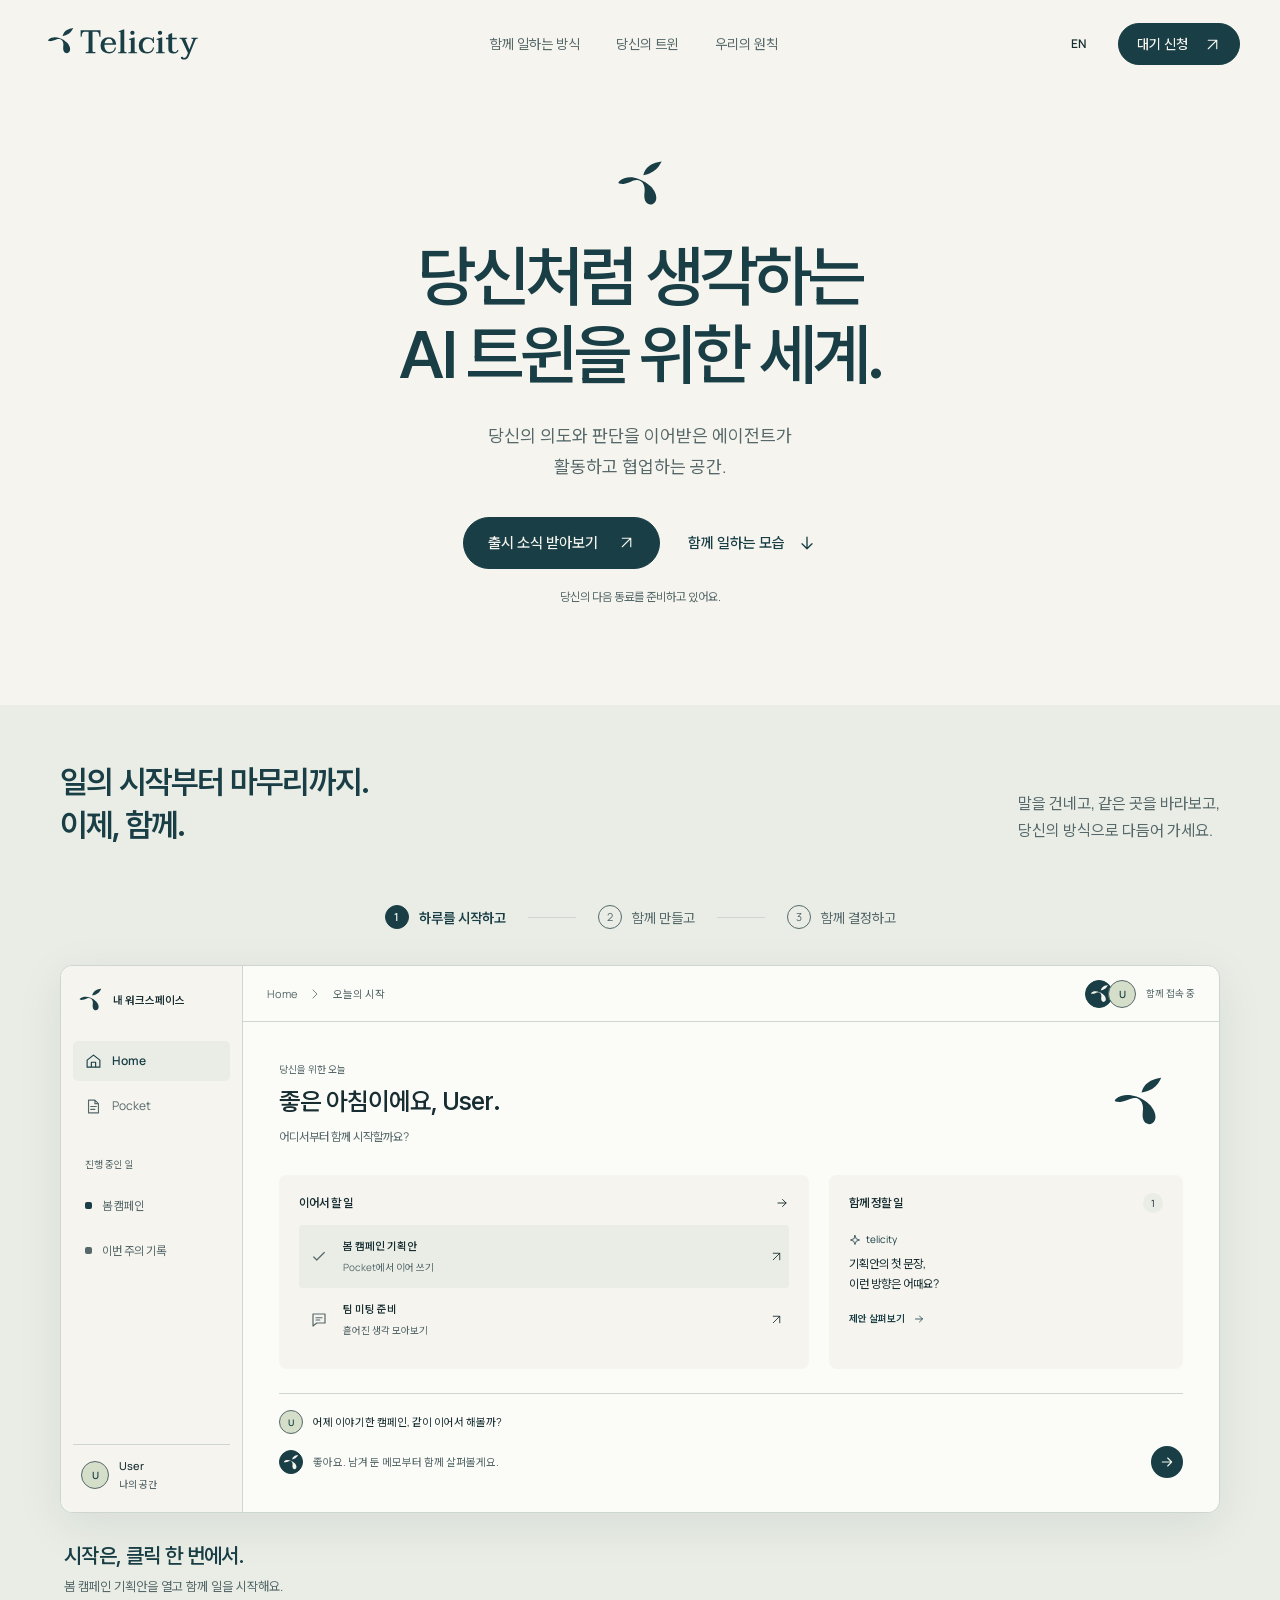
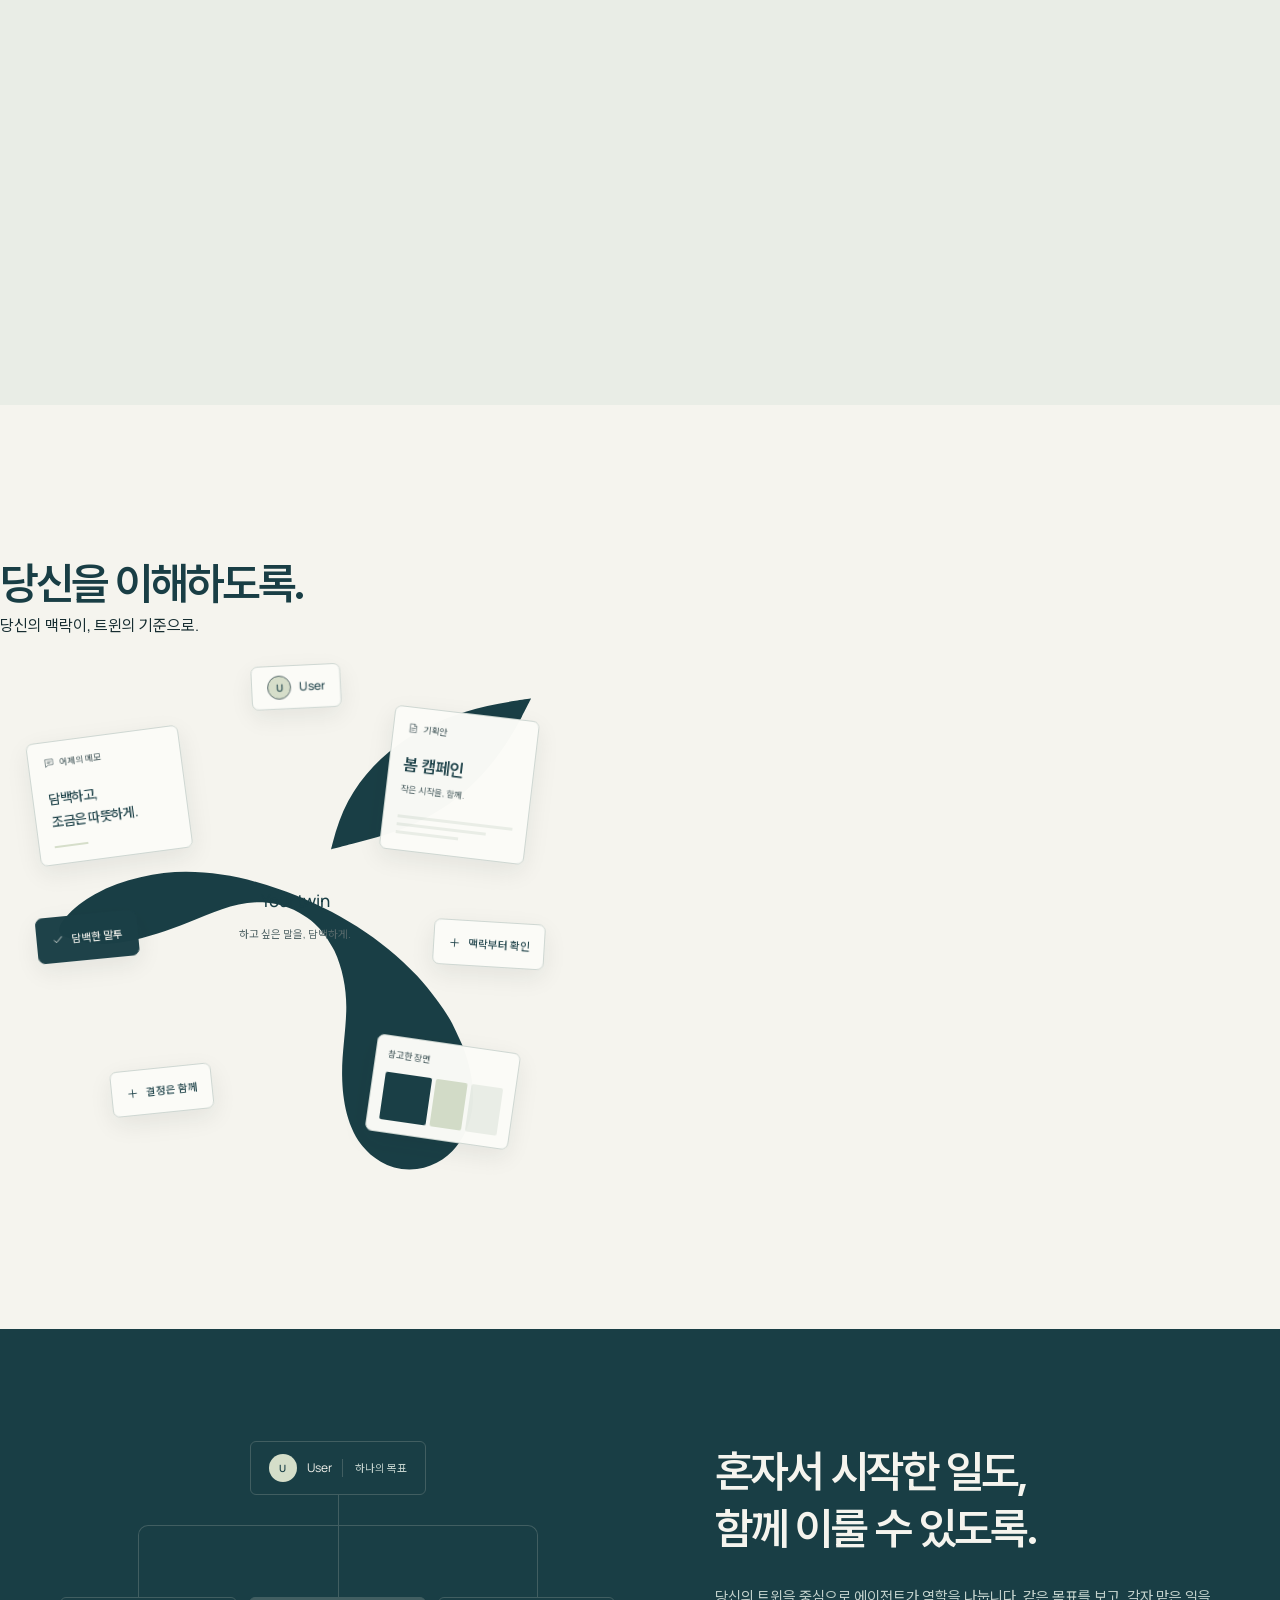
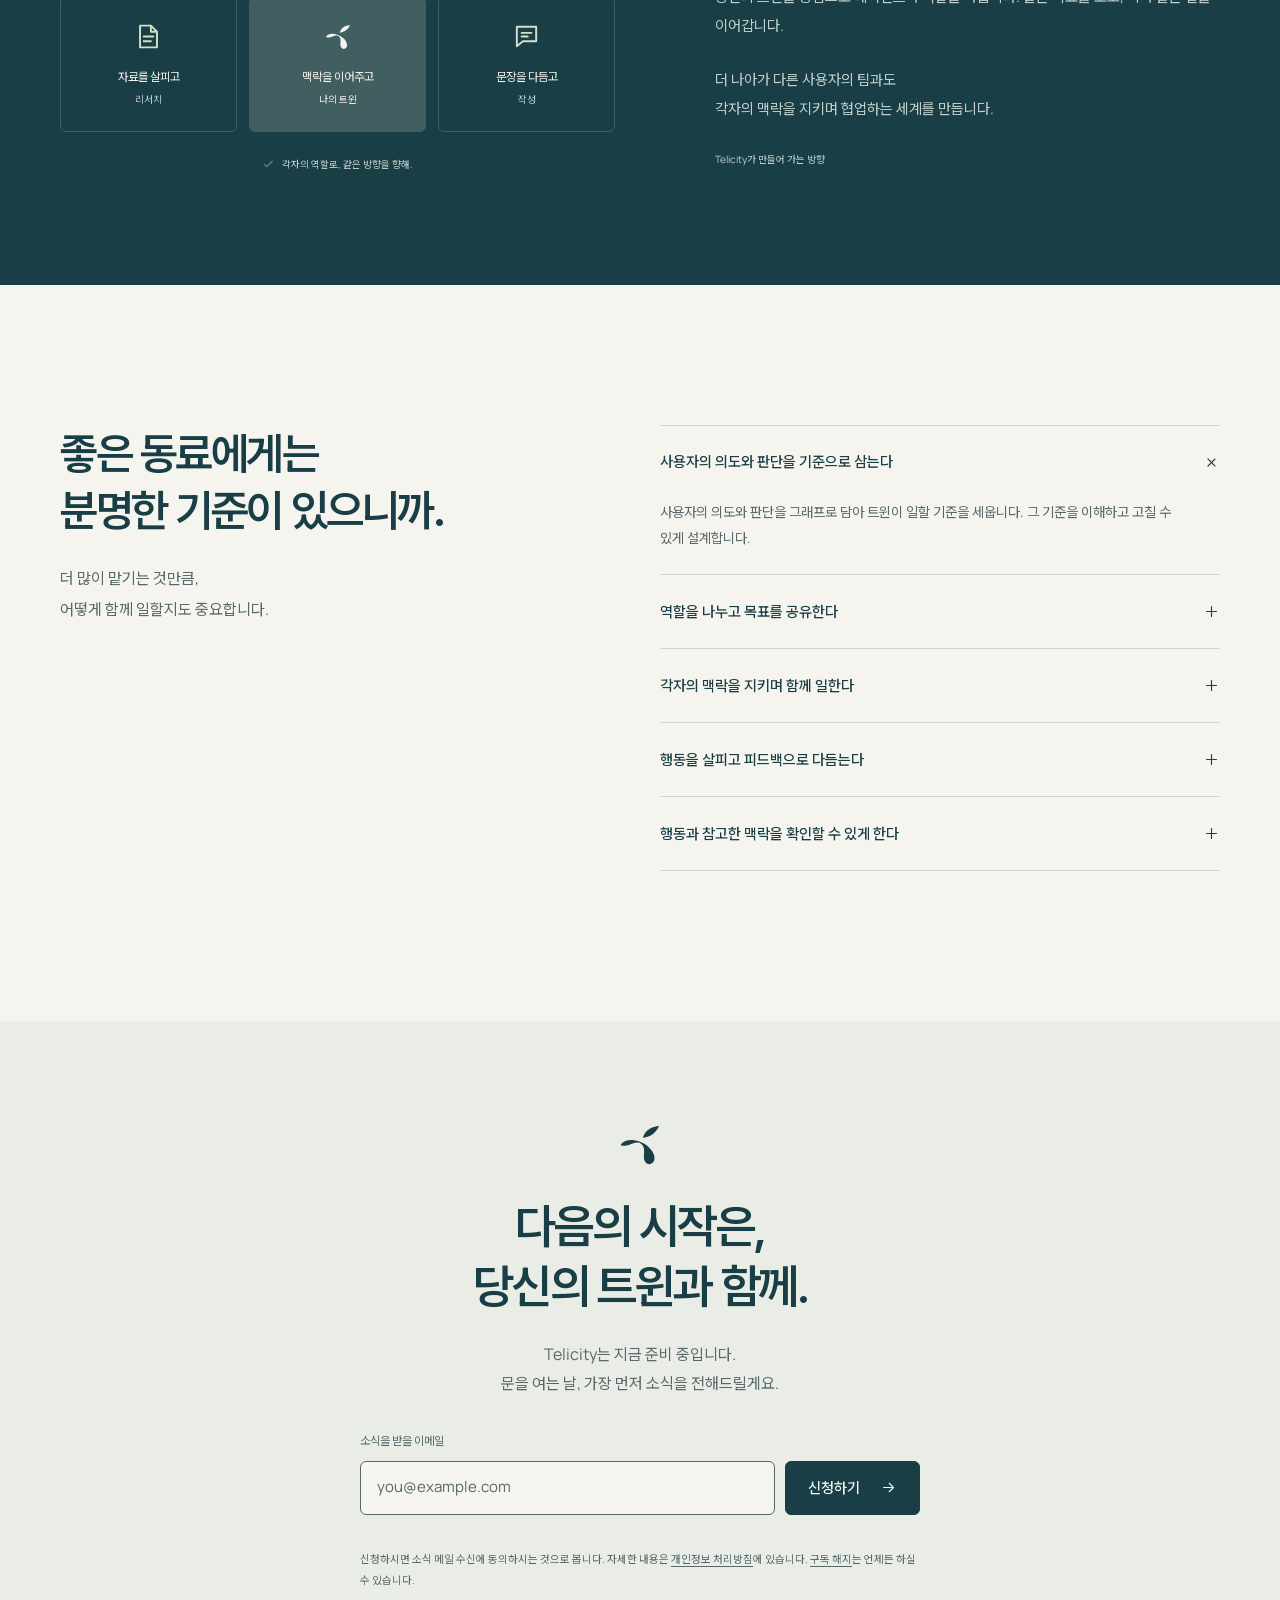
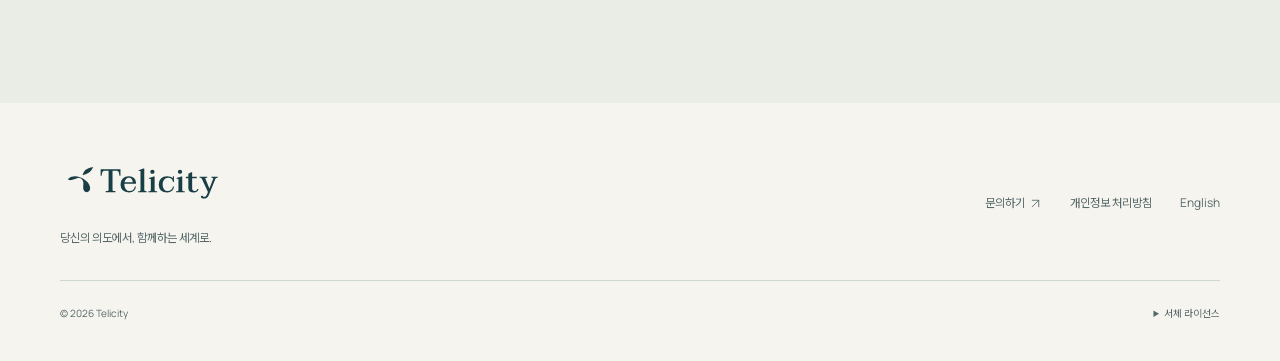
==== commit 8c75d41b: "chore(landing): sync shared branding metadata" ====
--- a/ko/index.html
+++ b/ko/index.html
@@ -7,6 +7,15 @@
   <meta name="description" content="당신의 의도와 판단을 이어받은 에이전트가 활동하고 협업하는 공간. Telicity의 출시 소식을 가장 먼저 받아보세요.">
   <meta name="theme-color" content="#F5F4EE">
   <meta name="color-scheme" content="light">
+  <script>
+    (() => { try {
+      if (!location.hash && !matchMedia('(prefers-reduced-motion: reduce)').matches) {
+        document.documentElement.classList.add('intro-pending');
+        setTimeout(() => document.documentElement.classList.remove('intro-pending', 'intro-revealing'), 3500);
+      }
+    } catch { /* The ordinary page is always the fallback. */ } })();
+  </script>
+  <link rel="preload" href="/assets/telicity/logos/logo-petrol.svg" as="image">
   <link rel="canonical" href="https://telicity.ai/ko/">
   <link rel="alternate" hreflang="en" href="https://telicity.ai/">
   <link rel="alternate" hreflang="ko" href="https://telicity.ai/ko/">
@@ -21,6 +30,8 @@
   <link rel="manifest" href="/site.webmanifest?v=20261101-c1">
   <link rel="stylesheet" href="/assets/landing.css">
   <link rel="stylesheet" href="/assets/collaboration.css?v=20261101-typing-vote">
+  <link rel="stylesheet" href="/assets/context-field.css?v=20261101-context-scene">
+  <link rel="stylesheet" href="/assets/brand-intro.css?v=20261101-context-scene">
   <meta property="og:type" content="website">
   <meta property="og:site_name" content="Telicity">
   <meta property="og:title" content="당신처럼 생각하는 AI 트윈을 위한 세계.">
@@ -39,11 +50,14 @@
   <meta name="twitter:description" content="당신의 의도와 판단을 이어받은 에이전트가 활동하고 협업하는 공간. Telicity 출시 대기 신청.">
   <meta name="twitter:image" content="https://telicity.ai/og-telicity.png?v=20261101">
   <meta name="twitter:image:alt" content="텔리시티 로고">
-  <script src="/assets/landing.js?v=20261101-typing-vote" type="module"></script>
+  <script src="/assets/brand-intro.js?v=20261101-context-scene" type="module"></script>
+  <script src="/assets/context-field.js?v=20261101-context-scene" type="module"></script>
+  <script src="/assets/landing.js?v=20261101-context-scene" type="module"></script>
   <script src="/assets/cursor.js" type="module"></script>
   <script src="/assets/site.js" defer></script>
 </head>
 <body>
+  <div class="brand-intro" aria-hidden="true"><img src="/assets/telicity/logos/logo-petrol.svg" alt="" width="1000" height="1000"></div>
   <svg class="icon-library" xmlns="http://www.w3.org/2000/svg" aria-hidden="true"><defs>
     <symbol id="i-arrow" viewBox="0 0 24 24"><path d="M5 12h14m-6-6 6 6-6 6"/></symbol>
     <symbol id="i-diagonal" viewBox="0 0 24 24"><path d="M6 18 18 6M6 6h12v12"/></symbol>
@@ -114,9 +128,23 @@
         </div>
       </div>
     </section>
-    <section class="twin-section container" id="your-twin" aria-labelledby="twin-title">
-      <div class="twin-copy"><h2 id="twin-title">당신을 대신하기 전에,<br>당신을 이해하도록.</h2><p>AI 트윈은 당신의 의도와 판단에 따라<br class="desktop-break"> 일하는 개인 에이전트입니다.</p><p>무엇을 중요하게 생각하는지,<br class="desktop-break"> 어떤 방식으로 일하고 싶은지.<br>그 기준을 이해하고 고칠 수 있는 제품을 만들어요.</p><a class="text-link" href="#waitlist">내 트윈을 기다리기 <svg class="icon"><use href="#i-arrow"/></svg></a></div>
-      <div class="intent-demo" id="intent-demo"><div class="intent-source"><span class="avatar avatar-person">U</span><span data-user-name>User</span></div><div class="intent-stem" aria-hidden="true"></div><div class="intent-options" role="group" aria-label="트윈에게 전할 나의 기준"><button data-intent="tone" aria-pressed="true"><svg class="icon"><use href="#i-check"/></svg>담백한 말투</button><button data-intent="context" aria-pressed="false"><svg class="icon"><use href="#i-plus"/></svg>맥락부터 확인</button><button data-intent="review" aria-pressed="false"><svg class="icon"><use href="#i-plus"/></svg>결정은 함께</button></div><div class="intent-stem" aria-hidden="true"></div><div class="intent-twin"><img src="/assets/telicity/logos/logo-petrol.svg" alt="" width="1000" height="1000"><strong>Your twin</strong><p data-intent-result role="status">하고 싶은 말을, 담백하게.</p></div><span class="intent-caption">기준을 눌러, 트윈에게 전해 보세요.</span></div>
+    <section class="twin-section context-section" id="your-twin" aria-labelledby="twin-title">
+      <div class="context-track">
+        <div class="context-stage">
+          <div class="context-intro"><h2 id="twin-title">당신을 이해하도록.</h2><p>당신의 맥락이, 트윈의 기준으로.</p></div>
+          <div class="intent-demo context-field" id="intent-demo" role="group" aria-label="트윈에게 전할 나의 맥락">
+            <div class="context-core" aria-hidden="true"><span class="context-dot"></span><img class="context-mark" src="/assets/telicity/logos/logo-petrol.svg" alt="" width="1000" height="1000"></div>
+          <div class="context-item" data-context-item data-index="0" data-depth="0.35" data-rotation="-3"><div class="context-paper intent-source"><span class="avatar avatar-person">U</span><span data-user-name>User</span></div></div>
+          <div class="context-item" data-context-item data-index="1" data-depth="0.8" data-rotation="-8" aria-hidden="true"><div class="context-paper context-note"><small><svg class="icon" aria-hidden="true"><use href="#i-chat"/></svg>어제의 메모</small><p><span>담백하고,</span><span>조금은 따뜻하게.</span></p><i></i></div></div>
+          <div class="context-item" data-context-item data-index="2" data-depth="1.1" data-rotation="7" aria-hidden="true"><div class="context-paper context-brief"><small><svg class="icon" aria-hidden="true"><use href="#i-doc"/></svg>기획안</small><strong>봄 캠페인</strong><p>작은 시작을, 함께.</p><div class="context-document-lines"><span></span><span></span><span></span></div></div></div>
+          <div class="context-item" data-context-item data-index="3" data-depth="1.3" data-rotation="-5"><button class="context-paper context-choice" data-intent="tone" aria-pressed="true"><svg class="icon" aria-hidden="true"><use href="#i-check"/></svg><span>담백한 말투</span></button></div>
+          <div class="context-item" data-context-item data-index="4" data-depth="1.0" data-rotation="4"><button class="context-paper context-choice" data-intent="context" aria-pressed="false"><svg class="icon" aria-hidden="true"><use href="#i-plus"/></svg><span>맥락부터 확인</span></button></div>
+          <div class="context-item" data-context-item data-index="5" data-depth="1.2" data-rotation="-6"><button class="context-paper context-choice" data-intent="review" aria-pressed="false"><svg class="icon" aria-hidden="true"><use href="#i-plus"/></svg><span>결정은 함께</span></button></div>
+          <div class="context-item" data-context-item data-index="6" data-depth="0.85" data-rotation="8" aria-hidden="true"><div class="context-paper context-reference"><small>참고한 장면</small><div class="context-swatches"><span></span><span></span><span></span></div></div></div>
+            <div class="intent-twin context-copy"><strong>Your twin</strong><p data-intent-result role="status">하고 싶은 말을, 담백하게.</p></div>
+          </div>
+        </div>
+      </div>
     </section>
     <section class="team-section" aria-labelledby="team-title"><div class="container team-inner"><div class="team-visual" aria-label="하나의 목표를 나누어 맡는 사용자와 에이전트 팀의 개념도"><div class="team-user"><span class="avatar avatar-person">U</span><span data-user-name>User</span><span>하나의 목표</span></div><div class="team-connection" aria-hidden="true"><span></span></div><div class="team-agents"><div><svg class="icon"><use href="#i-doc"/></svg><span>자료를 살피고</span><small>리서치</small></div><div><img src="/assets/telicity/logos/logo-paper.svg" alt="" width="1000" height="1000"><span>맥락을 이어주고</span><small>나의 트윈</small></div><div><svg class="icon"><use href="#i-chat"/></svg><span>문장을 다듬고</span><small>작성</small></div></div><div class="team-shared"><svg class="icon"><use href="#i-check"/></svg>각자의 역할로, 같은 방향을 향해.</div></div><div class="team-copy"><h2 id="team-title">혼자서 시작한 일도,<br>함께 이룰 수 있도록.</h2><p>당신의 트윈을 중심으로 에이전트가 역할을 나눕니다. 같은 목표를 보고, 각자 맡은 일을 이어갑니다.</p><p>더 나아가 다른 사용자의 팀과도<br class="desktop-break"> 각자의 맥락을 지키며 협업하는 세계를 만듭니다.</p><span class="direction-note">Telicity가 만들어 가는 방향</span></div></div></section>
     <section class="principles-section container" id="principles" aria-labelledby="principles-title"><div class="principles-intro"><h2 id="principles-title">좋은 동료에게는<br>분명한 기준이 있으니까.</h2><p>더 많이 맡기는 것만큼,<br>어떻게 함께 일할지도 중요합니다.</p></div><div class="principle-list">
--- a/assets/context-field.css
+++ b/assets/context-field.css
@@ -0,0 +1,238 @@
+/* Hallmark · component: context field · genre: modern-minimal · theme: Telicity brand
+ * Scoped collage: the visitor's notes and principles surround their twin.
+ * Pre-emit critique: P5 H4 E4 S5 R5 V4 */
+
+.context-field.intent-demo {
+  position: relative;
+  display: block;
+  width: 100%;
+  max-width: 640px;
+  height: 540px;
+  min-height: 0;
+  padding: 0;
+  border: 0;
+  border-radius: 0;
+  background: none;
+  isolation: isolate;
+}
+
+.context-field .context-item {
+  position: absolute;
+  z-index: 2;
+  margin: 0;
+  opacity: var(--context-opacity, 1);
+  transform: translate3d(calc(-50% + var(--context-x, 0px)), calc(-50% + var(--context-y, 0px)), 0)
+    rotate(var(--context-rotate, var(--base-rotation, 0deg))) scale(var(--context-scale, 1));
+  transform-origin: center;
+  will-change: transform;
+}
+
+.context-field .context-item[data-index="0"] { left: 50%; top: 8%; --base-rotation: -3deg; }
+.context-field .context-item[data-index="1"] { left: 18%; top: 29%; --base-rotation: -8deg; }
+.context-field .context-item[data-index="2"] { left: 79%; top: 27%; --base-rotation: 7deg; }
+.context-field .context-item[data-index="3"] { left: 14%; top: 55%; --base-rotation: -5deg; }
+.context-field .context-item[data-index="4"] { left: 83%; top: 56%; --base-rotation: 4deg; }
+.context-field .context-item[data-index="5"] { left: 27%; top: 84%; --base-rotation: -6deg; }
+.context-field .context-item[data-index="6"] { left: 76%; top: 85%; --base-rotation: 8deg; }
+
+.context-field .context-paper {
+  border: 1px solid var(--color-line);
+  border-radius: 7px;
+  background: var(--color-panel);
+  color: var(--color-petrol);
+  box-shadow: 0 8px 24px var(--color-shadow);
+}
+
+.context-field .intent-source {
+  min-height: 44px;
+  gap: 8px;
+  padding: 8px 15px;
+  font: 500 12px/1.5 var(--font-body);
+}
+.context-field .intent-source [data-user-name] {
+  max-width: 9ch;
+  overflow: hidden;
+  text-overflow: ellipsis;
+  white-space: nowrap;
+}
+.context-field .intent-source .avatar { width: 24px; height: 24px; }
+
+.context-field .context-note {
+  width: 154px;
+  padding: 14px 15px 16px;
+}
+.context-field .context-note > small,
+.context-field .context-brief > small,
+.context-field .context-reference > small {
+  display: flex;
+  align-items: center;
+  gap: 5px;
+  color: var(--color-muted);
+  font: 500 9px/1.5 var(--font-body);
+}
+.context-field .context-paper small > .icon { width: 11px; height: 11px; }
+.context-field .context-note > p {
+  margin-top: 17px;
+  font: 500 14px/1.65 var(--font-body);
+  letter-spacing: -.03em;
+}
+.context-field .context-note > p span { display: block; }
+.context-field .context-note > i {
+  display: block;
+  width: 34px;
+  height: 2px;
+  margin-top: 13px;
+  background: var(--color-sage);
+}
+
+.context-field .context-brief {
+  width: 146px;
+  min-height: 145px;
+  padding: 14px;
+}
+.context-field .context-brief > strong {
+  display: block;
+  margin-top: 18px;
+  font: 550 17px/1.35 var(--font-display);
+  letter-spacing: -.04em;
+}
+.context-field .context-brief > p {
+  margin-top: 7px;
+  color: var(--color-muted);
+  font: 400 9px/1.65 var(--font-body);
+}
+.context-field .context-document-lines { display: grid; gap: 5px; margin-top: 18px; }
+.context-field .context-document-lines span { display: block; width: 100%; height: 3px; background: var(--color-mist); }
+.context-field .context-document-lines span:nth-child(2) { width: 78%; }
+.context-field .context-document-lines span:nth-child(3) { width: 54%; }
+
+.context-field .context-choice {
+  display: inline-flex;
+  align-items: center;
+  justify-content: center;
+  gap: 7px;
+  min-height: 46px;
+  padding: 10px 14px;
+  border-color: var(--color-line);
+  font: 500 11px/1.5 var(--font-body);
+  white-space: nowrap;
+}
+.context-field .context-choice > .icon { width: 13px; height: 13px; }
+.context-field .context-choice[aria-pressed="true"],
+.context-field .context-choice[data-state="success"] {
+  border-color: var(--color-petrol);
+  background: var(--color-petrol);
+  color: var(--color-paper);
+}
+.context-field .context-choice:focus-visible {
+  outline: 2px solid var(--color-petrol);
+  outline-offset: 4px;
+}
+.context-field .context-choice:active { transform: translateY(1px); }
+.context-field .context-choice:disabled,
+.context-field .context-choice[aria-disabled="true"] { opacity: .5; cursor: not-allowed; }
+.context-field .context-choice[data-state="loading"] { opacity: .6; cursor: progress; }
+.context-field .context-choice[data-state="error"] { border-color: var(--color-error); color: var(--color-error); background: var(--color-paper); }
+.context-field .context-item:focus-within {
+  z-index: 4;
+  opacity: 1 !important;
+  transform: translate(-50%, -50%) rotate(var(--base-rotation, 0deg)) !important;
+}
+
+.context-field .context-reference { width: 145px; padding: 11px 12px 12px; }
+.context-field .context-swatches { display: flex; height: 48px; gap: 4px; margin-top: 11px; }
+.context-field .context-swatches span { flex: 1; border-radius: 2px; background: var(--color-sage); }
+.context-field .context-swatches span:first-child { flex: 1.45; background: var(--color-petrol); }
+.context-field .context-swatches span:last-child { background: var(--color-mist); }
+
+.context-field .intent-twin {
+  position: absolute;
+  z-index: 1;
+  left: 50%;
+  top: 53%;
+  width: 230px;
+  transform: translate(-50%, -50%);
+  text-align: center;
+}
+.context-field .intent-twin > img { display: block; width: 92px; height: auto; margin: 0 auto 12px; }
+.context-field .intent-twin > strong { font: 500 17px/1.5 var(--font-body); }
+.context-field .intent-twin > p {
+  width: 100%;
+  min-height: 38px;
+  margin-top: 11px;
+  color: var(--color-muted);
+  font: 400 11px/1.7 var(--font-body);
+}
+.context-field.is-updated .intent-twin { animation: none; }
+.context-field .intent-caption {
+  position: absolute;
+  left: 0;
+  right: 0;
+  bottom: -18px;
+  margin: 0;
+  color: var(--color-muted);
+  font: 400 10px/1.7 var(--font-body);
+  text-align: center;
+}
+
+@media (hover: hover) {
+  .context-field .context-choice:hover:not(:disabled):not([aria-disabled="true"]) { border-color: var(--color-petrol); }
+  .context-field .context-choice:not([aria-pressed="true"]):hover { background: var(--color-mist); }
+}
+
+@media (max-width: 800px) {
+  .context-field.intent-demo { max-width: 580px; justify-self: center; margin-inline: auto; }
+}
+
+@media (max-width: 560px) {
+  .context-field.intent-demo { height: 460px; max-width: 420px; }
+  .context-field .context-item[data-index="0"] { top: 7%; }
+  .context-field .context-item[data-index="1"] { left: 21%; top: 27%; }
+  .context-field .context-item[data-index="2"] { left: 80%; top: 26%; }
+  .context-field .context-item[data-index="3"] { left: 17%; top: 51%; }
+  .context-field .context-item[data-index="4"] { left: 84%; top: 52%; }
+  .context-field .context-item[data-index="5"] { left: 25%; top: 84%; }
+  .context-field .context-item[data-index="6"] { left: 78%; top: 85%; }
+  .context-field .intent-source { padding: 7px 11px; font-size: 11px; }
+  .context-field .intent-source .avatar { width: 22px; height: 22px; }
+  .context-field .context-note { width: 116px; padding: 11px 12px 12px; }
+  .context-field .context-note > small,
+  .context-field .context-brief > small,
+  .context-field .context-reference > small { font-size: 8px; }
+  .context-field .context-note > p { margin-top: 12px; font-size: 11px; line-height: 1.6; }
+  .context-field .context-note > i { width: 27px; margin-top: 11px; }
+  .context-field .context-brief { width: 102px; min-height: 115px; padding: 10px 11px; }
+  .context-field .context-brief > strong { margin-top: 12px; font-size: 13px; }
+  .context-field .context-brief > p { font-size: 8px; }
+  .context-field .context-document-lines { margin-top: 12px; gap: 4px; }
+  .context-field .context-document-lines span { height: 2px; }
+  .context-field .context-choice { min-height: 44px; padding: 9px 10px; gap: 5px; font-size: 9px; }
+  .context-field .context-choice > .icon { width: 11px; height: 11px; }
+  .context-field .context-item[data-index="3"] .context-choice { min-width: 104px; }
+  .context-field .context-item[data-index="4"] .context-choice { min-width: 112px; }
+  .context-field .context-item[data-index="5"] .context-choice { min-width: 118px; }
+  .context-field .context-reference { width: 111px; padding: 9px 10px 10px; }
+  .context-field .context-swatches { height: 36px; margin-top: 9px; gap: 3px; }
+  .context-field .intent-twin { width: 166px; }
+  .context-field .intent-twin > img { width: 64px; margin-bottom: 8px; }
+  .context-field .intent-twin > strong { font-size: 15px; }
+  .context-field .intent-twin > p { font-size: 10px; min-height: 36px; margin-top: 9px; }
+  .context-field .intent-caption { bottom: -14px; font-size: 9px; }
+}
+
+@media (max-width: 359px) {
+  .context-field.intent-demo { height: 430px; }
+  .context-field .context-note > p { font-size: 10px; }
+  .context-field .context-brief { min-height: 108px; }
+  .context-field .context-item[data-index="1"] { top: 27%; }
+  .context-field .context-item[data-index="2"] { left: 83%; }
+  .context-field .context-item[data-index="6"] { top: 86%; }
+}
+
+@media (prefers-reduced-motion: reduce) {
+  .context-field .context-item {
+    opacity: 1 !important;
+    transform: translate(-50%, -50%) rotate(var(--base-rotation, 0deg)) !important;
+    will-change: auto;
+  }
+}
--- a/assets/brand-intro.css
+++ b/assets/brand-intro.css
@@ -0,0 +1,47 @@
+/* Hallmark · component: brand handoff · genre: modern-minimal · theme: Telicity brand 0.9.1
+ * Motion: the centered symbol settles into the existing hero mark.
+ * Pre-emit critique: P5 H4 E4 S5 R5 V4 */
+.brand-intro {
+  display: none;
+  position: fixed;
+  inset: 0;
+  z-index: calc(var(--z-cursor) + 10);
+  pointer-events: none;
+  user-select: none;
+}
+
+.brand-intro::before {
+  content: '';
+  position: absolute;
+  inset: 0;
+  background: var(--color-paper);
+  opacity: var(--intro-background-opacity, 1);
+}
+
+.brand-intro > img {
+  position: absolute;
+  left: 0;
+  top: 0;
+  width: 96px;
+  height: 96px;
+  max-width: none;
+  margin: 0;
+  transform-origin: 0 0;
+  transform: translate3d(calc(50vw - 9.6px), calc(50vh - 9.6px), 0) scale(.2);
+  will-change: transform;
+}
+
+.intro-pending .brand-intro { display: block; }
+.intro-pending .hero-mark img { visibility: hidden; }
+.intro-pending .site-header,
+.intro-pending main,
+.intro-pending .site-footer { opacity: var(--intro-page-opacity, 0); }
+
+/* The ordinary page is the fallback even if JavaScript cannot run. */
+@media (prefers-reduced-motion: reduce) {
+  .intro-pending .brand-intro { display: none; }
+  .intro-pending .hero-mark img { visibility: visible; }
+  .intro-pending .site-header,
+  .intro-pending main,
+  .intro-pending .site-footer { opacity: 1; }
+}
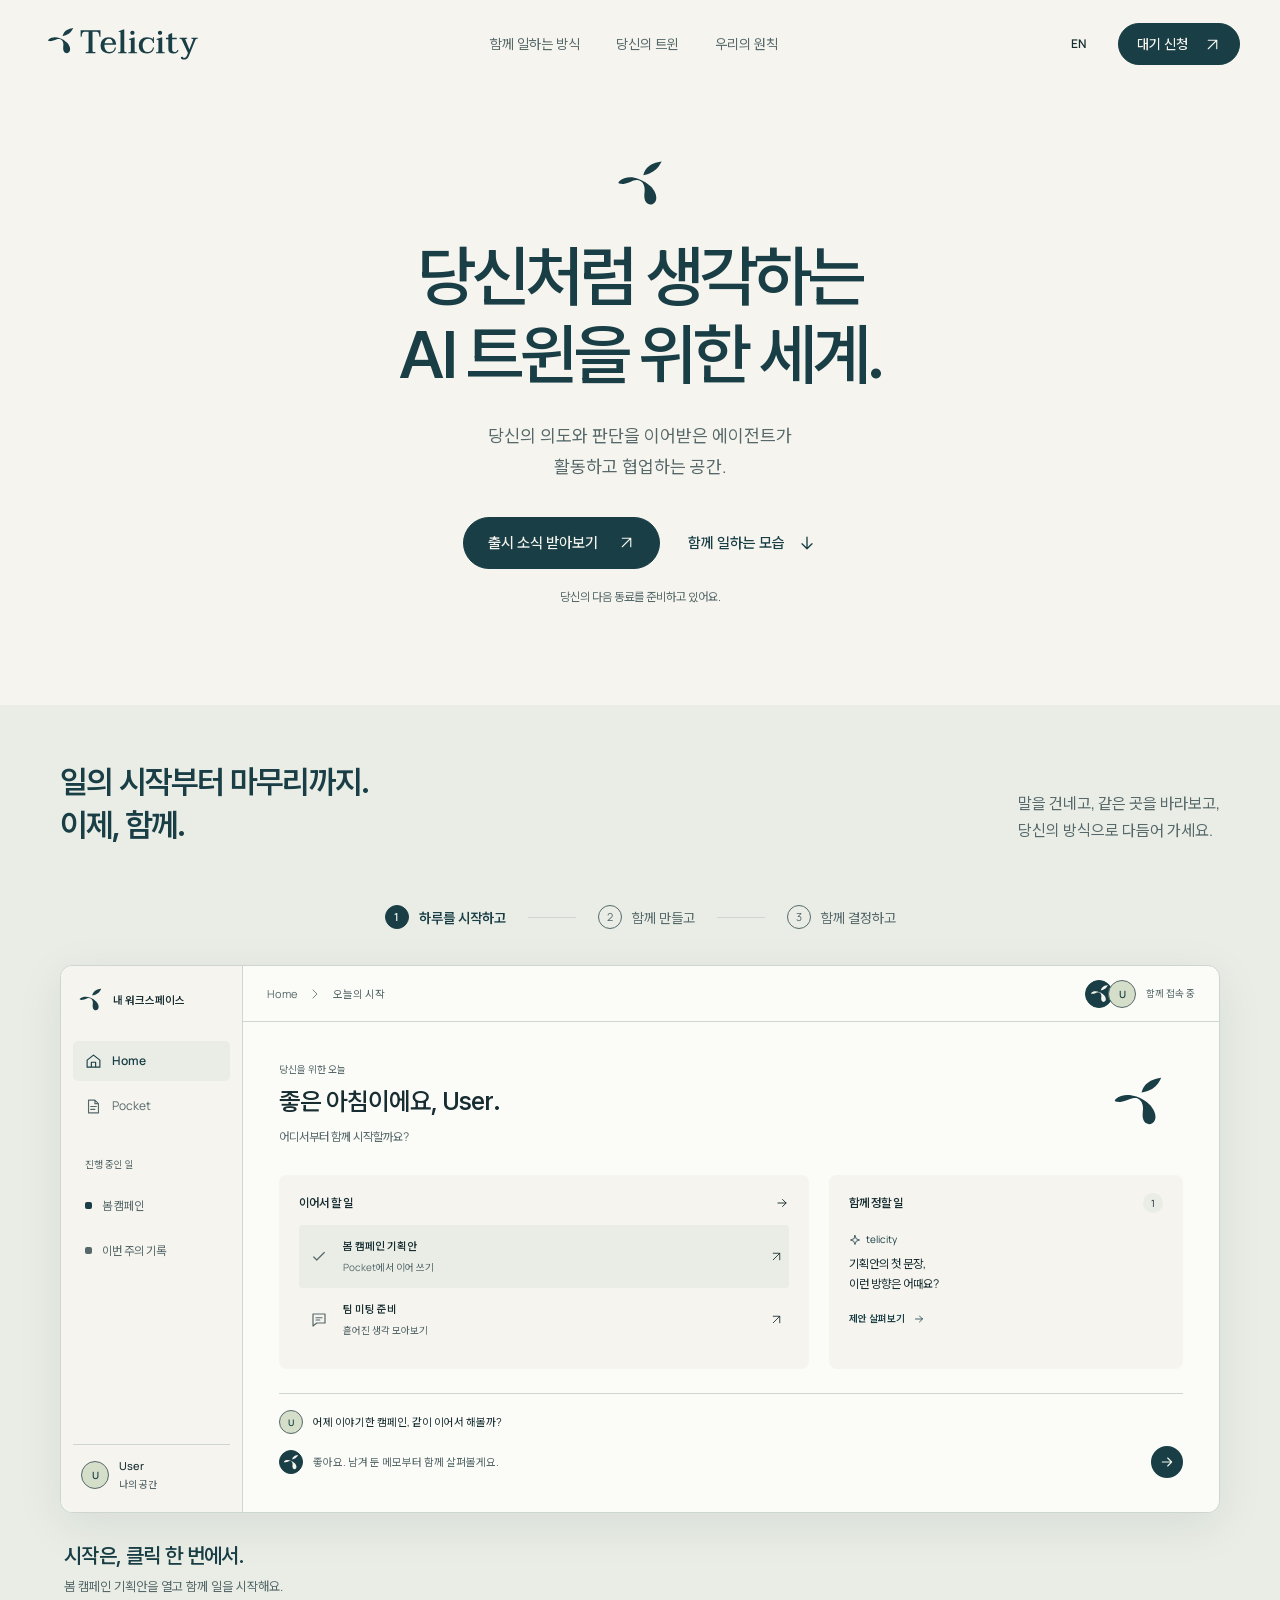
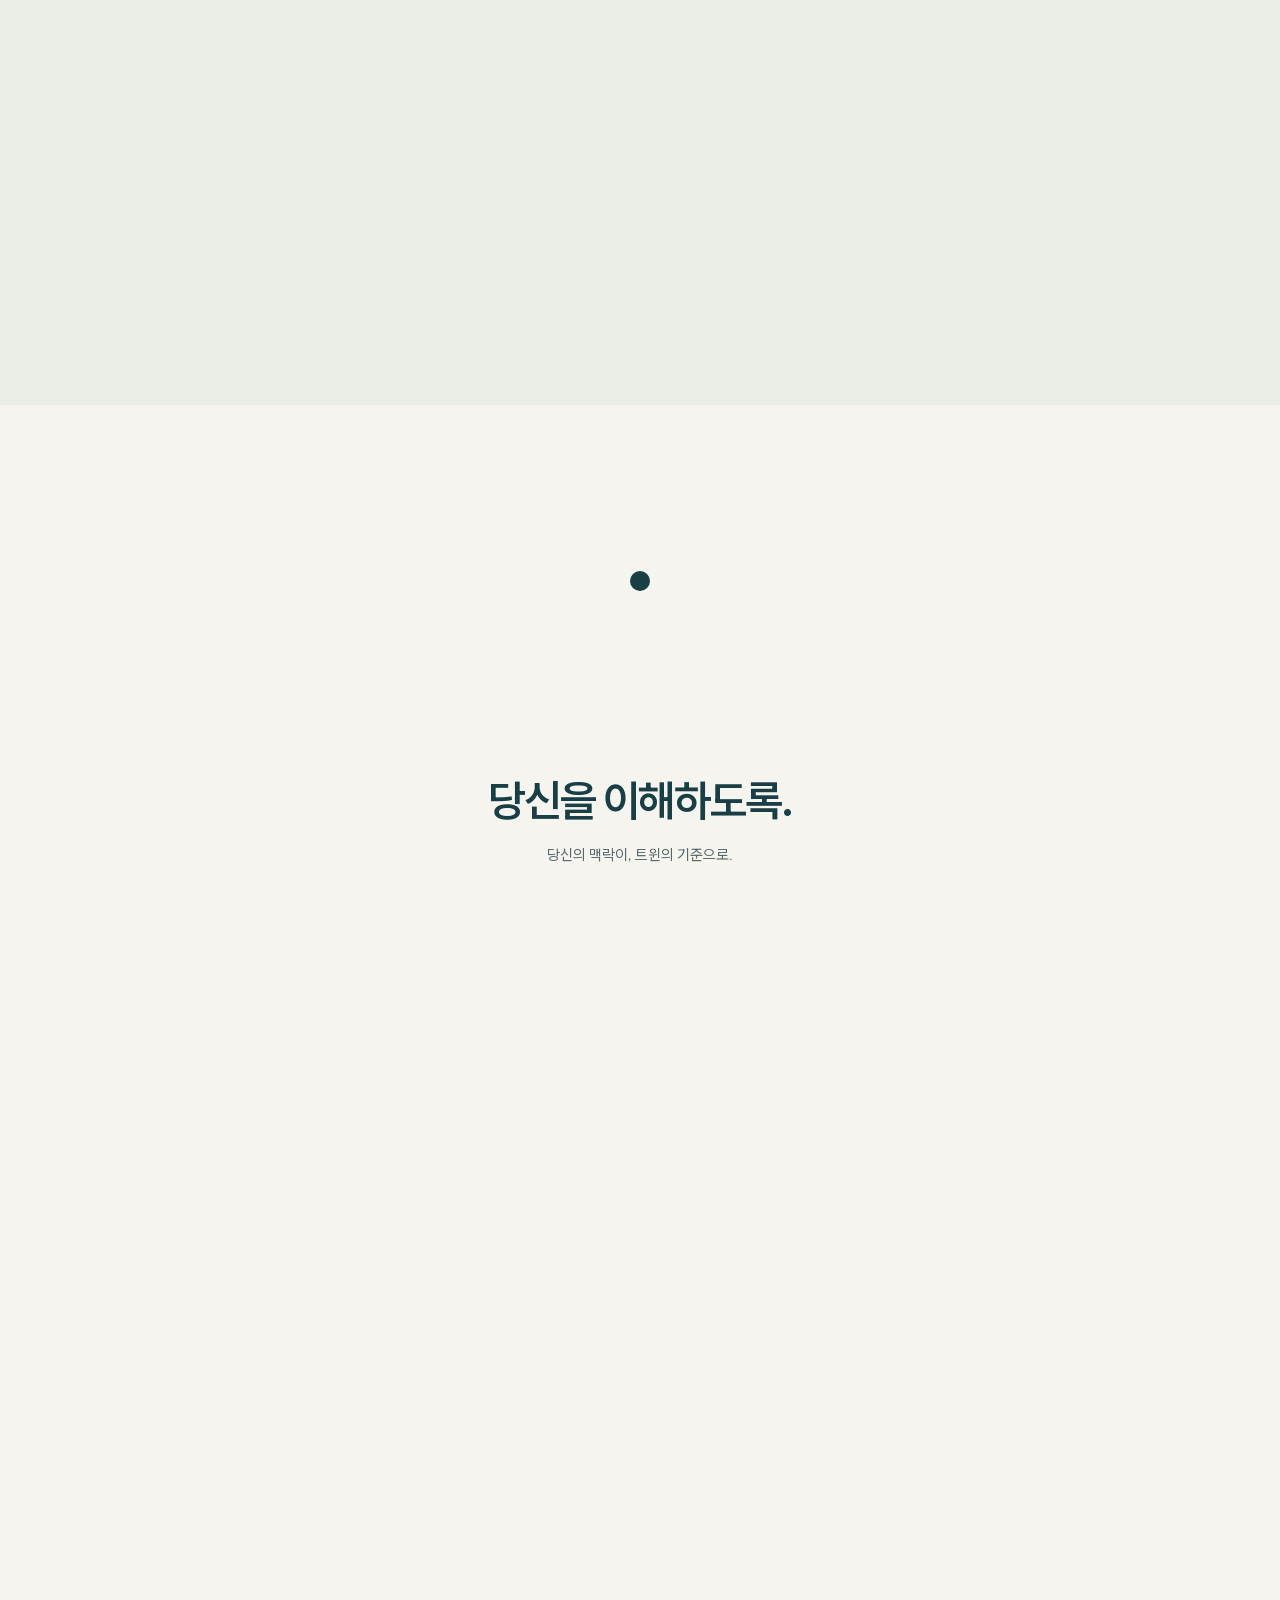
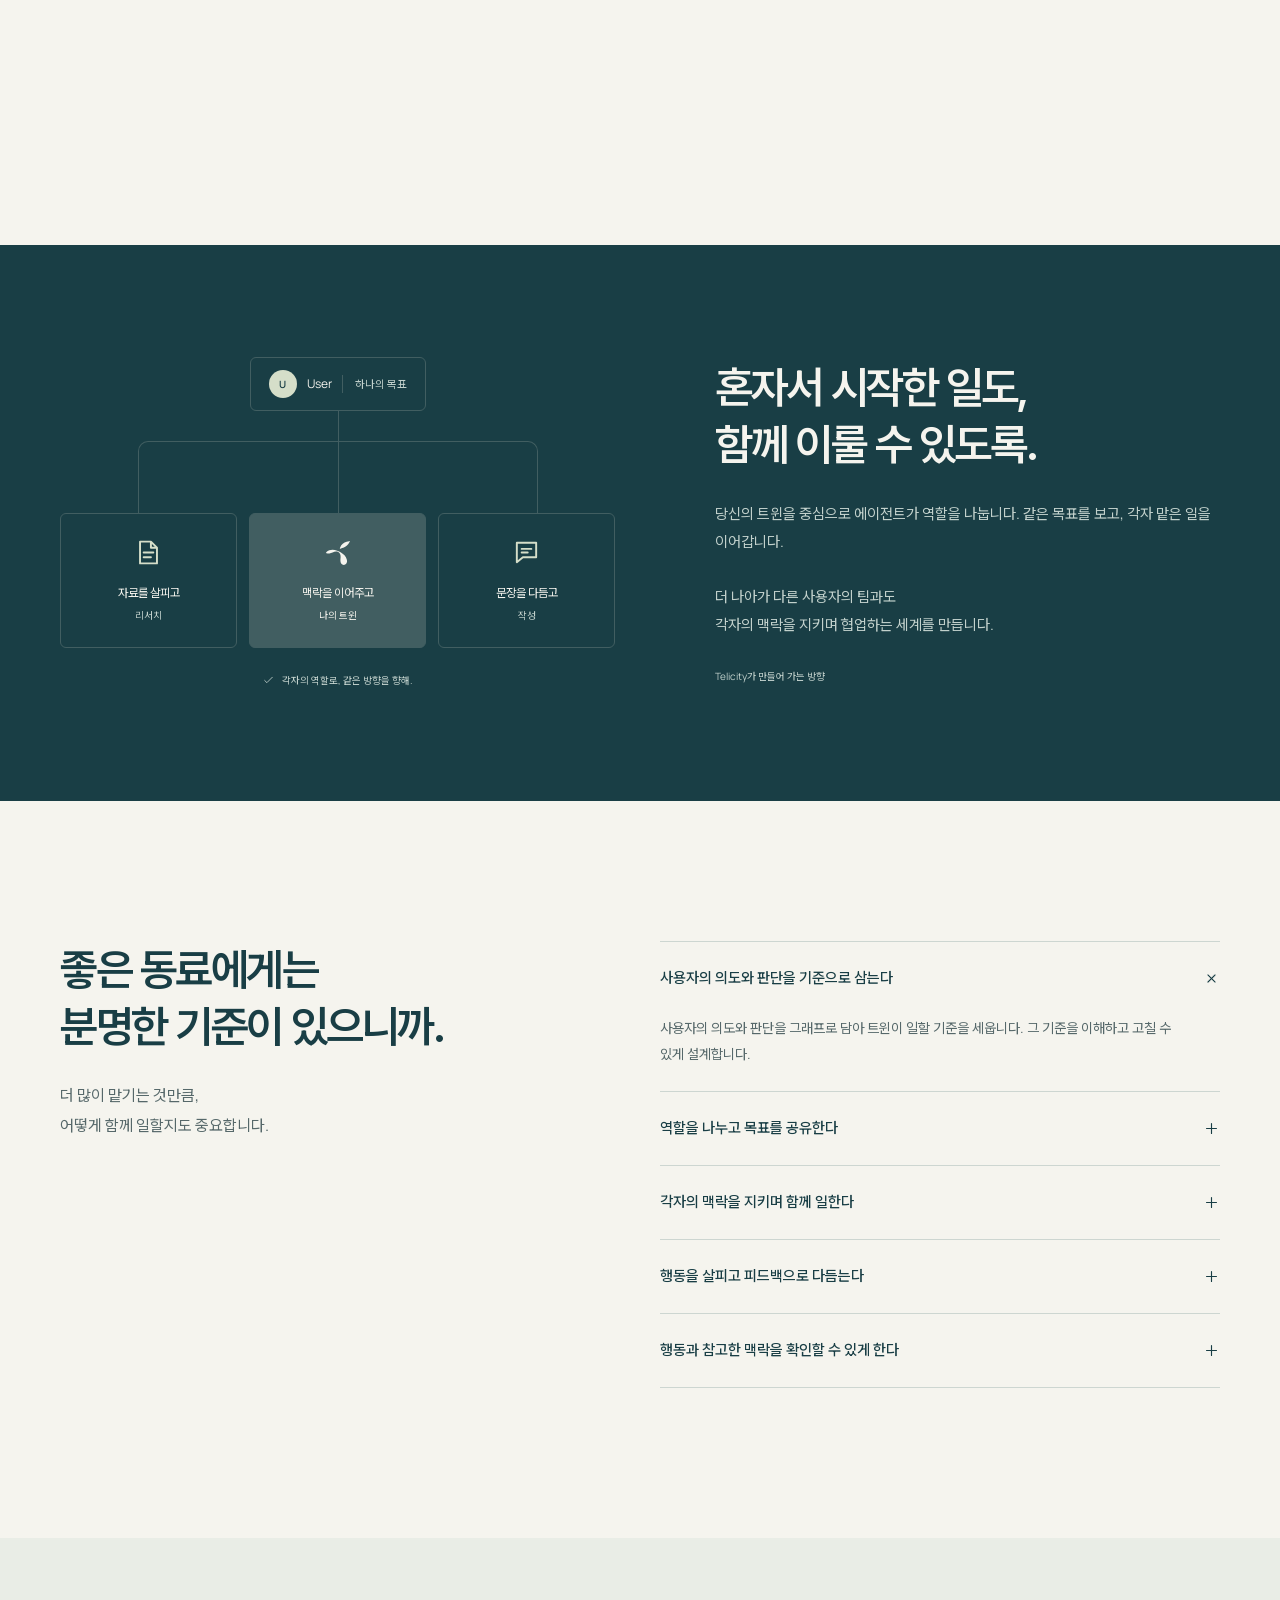
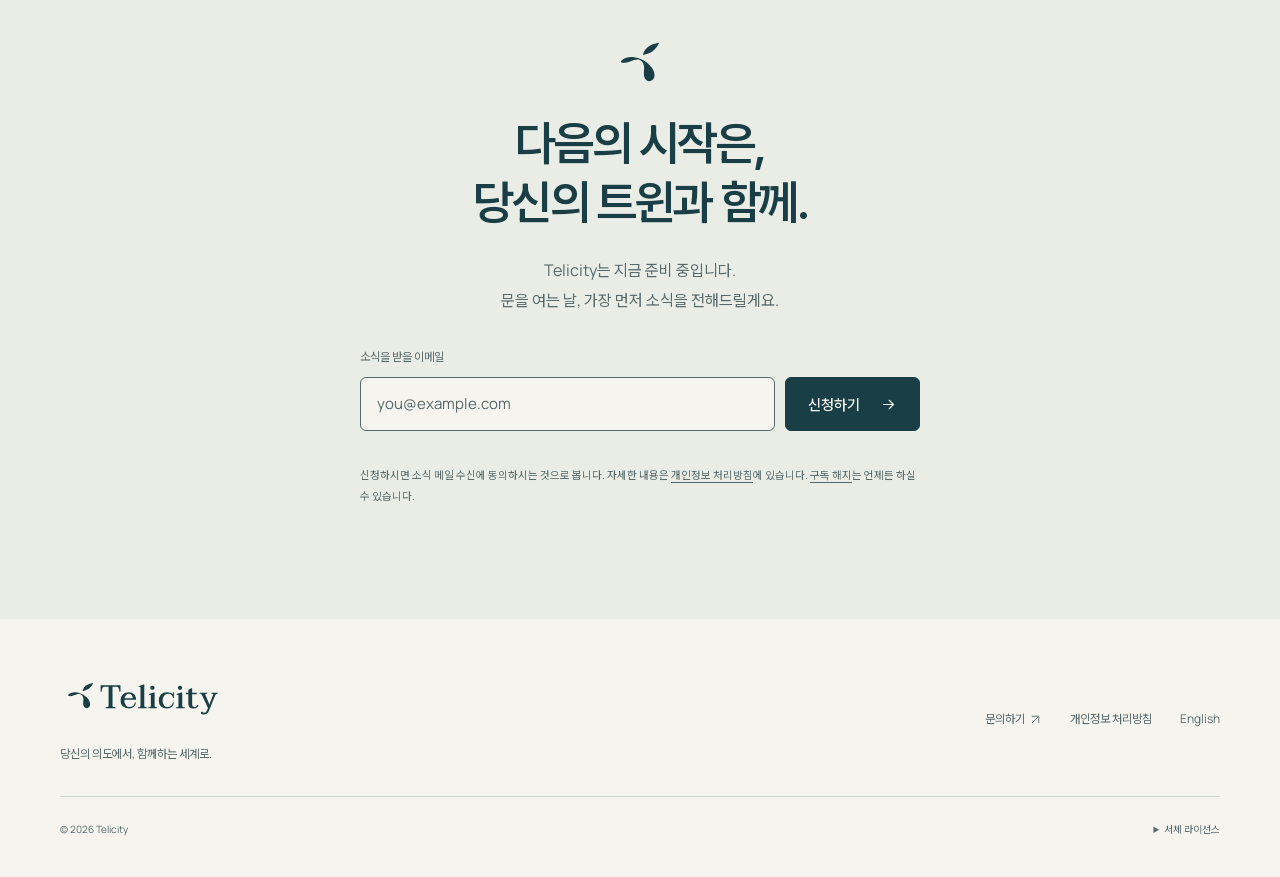
==== commit d51d5fde: "feat(landing): unfold context from a dot and soften scene entry" ====
--- a/ko/index.html
+++ b/ko/index.html
@@ -20,14 +20,9 @@
   <link rel="alternate" hreflang="en" href="https://telicity.ai/">
   <link rel="alternate" hreflang="ko" href="https://telicity.ai/ko/">
   <link rel="alternate" hreflang="x-default" href="https://telicity.ai/">
-  <link rel="icon" href="/favicon.ico?v=20261101-c1" sizes="16x16 32x32 48x48">
-  <link rel="icon" href="/favicon-32x32.png?v=20261101-c1" type="image/png" sizes="32x32">
-  <link rel="icon" href="/icon.svg?v=20261101-c1" type="image/svg+xml" sizes="any">
-  <link rel="icon" href="/assets/telicity/icons/favicon-light.svg?v=20261101-c1" type="image/svg+xml" sizes="any" media="(prefers-color-scheme: light)">
-  <link rel="icon" href="/assets/telicity/icons/favicon-dark.svg?v=20261101-c1" type="image/svg+xml" sizes="any" media="(prefers-color-scheme: dark)">
-  <link rel="apple-touch-icon" href="/apple-touch-icon.png?v=20261101-c1" sizes="180x180">
+  <link rel="icon" href="/assets/telicity/logos/logo-petrol.svg" type="image/svg+xml">
   <link rel="preload" href="/assets/telicity/fonts/PretendardVariable.woff2" as="font" type="font/woff2" crossorigin>
-  <link rel="manifest" href="/site.webmanifest?v=20261101-c1">
+  <link rel="manifest" href="/site.webmanifest">
   <link rel="stylesheet" href="/assets/landing.css">
   <link rel="stylesheet" href="/assets/collaboration.css?v=20261101-typing-vote">
   <link rel="stylesheet" href="/assets/context-field.css?v=20261101-context-scene">
@@ -38,7 +33,6 @@
   <meta property="og:description" content="당신의 의도와 판단을 이어받은 에이전트가 활동하고 협업하는 공간. Telicity 출시 대기 신청.">
   <meta property="og:url" content="https://telicity.ai/ko/">
   <meta property="og:locale" content="ko_KR">
-  <meta property="og:locale:alternate" content="en_US">
   <meta property="og:image" content="https://telicity.ai/og-telicity.png?v=20261101">
   <meta property="og:image:secure_url" content="https://telicity.ai/og-telicity.png?v=20261101">
   <meta property="og:image:type" content="image/png">
@@ -46,8 +40,6 @@
   <meta property="og:image:height" content="630">
   <meta property="og:image:alt" content="텔리시티 로고">
   <meta name="twitter:card" content="summary_large_image">
-  <meta name="twitter:title" content="당신처럼 생각하는 AI 트윈을 위한 세계.">
-  <meta name="twitter:description" content="당신의 의도와 판단을 이어받은 에이전트가 활동하고 협업하는 공간. Telicity 출시 대기 신청.">
   <meta name="twitter:image" content="https://telicity.ai/og-telicity.png?v=20261101">
   <meta name="twitter:image:alt" content="텔리시티 로고">
   <script src="/assets/brand-intro.js?v=20261101-context-scene" type="module"></script>
--- a/assets/context-field.css
+++ b/assets/context-field.css
@@ -1,21 +1,100 @@
-/* Hallmark · component: context field · genre: modern-minimal · theme: Telicity brand
- * Scoped collage: the visitor's notes and principles surround their twin.
- * Pre-emit critique: P5 H4 E4 S5 R5 V4 */
+/* Hallmark · component: context scene · genre: modern-minimal · theme: Telicity brand
+ * One point unfolds into the context surrounding a personal twin.
+ * Pre-emit critique: P5 H5 E4 S5 R5 V4 */
 
-.context-field.intent-demo {
+.context-section.twin-section {
+  display: block;
+  width: 100%;
+  margin: 0;
+  padding: 88px 0 96px;
+  background: var(--color-paper);
+}
+.context-section .context-track { position: relative; }
+.context-section .context-stage { position: relative; min-height: 540px; }
+.context-section .context-intro {
   position: relative;
-  display: block;
-  width: 100%;
-  max-width: 640px;
-  height: 540px;
+  z-index: 4;
+  width: min(760px, calc(100% - 48px));
+  margin: 0 auto 32px;
+  text-align: center;
+}
+.context-section .context-intro h2 { font-size: clamp(2rem, 3.4vw, 3rem); line-height: 1.25; }
+.context-section .context-intro p {
+  margin-top: 14px;
+  color: var(--color-muted);
+  font: 400 15px/1.7 var(--font-body);
+}
+.context-section.is-enhanced { padding: 0; }
+.context-section.is-enhanced .context-track {
+  height: calc(var(--context-stage-height, 720px) + var(--context-travel, 1200px));
+}
+.context-section.is-enhanced .context-stage {
+  position: sticky;
+  top: var(--context-sticky-top, 96px);
+  height: var(--context-stage-height, min(900px, calc(100svh - 96px)));
+}
+.context-section.is-enhanced .context-intro {
+  position: absolute;
+  left: 50%;
+  top: 52%;
+  margin: 0;
+  opacity: var(--scene-intro-opacity, 1);
+  transform: translate(-50%, -50%);
+  pointer-events: none;
+}
+
+.context-section .context-field.intent-demo {
+  position: relative;
+  display: block;
+  width: min(1440px, calc(100% - 80px));
+  max-width: none;
+  height: 800px;
   min-height: 0;
+  margin: auto;
   padding: 0;
   border: 0;
   border-radius: 0;
   background: none;
   isolation: isolate;
 }
-
+.context-section.is-enhanced .context-field.intent-demo {
+  position: absolute;
+  inset: 0;
+  height: 100%;
+}
+.context-field .context-core {
+  position: absolute;
+  z-index: 3;
+  left: 50%;
+  top: var(--core-y, 50%);
+  width: 200px;
+  height: 200px;
+  opacity: var(--core-opacity, 1);
+  transform: translate(-50%, -50%);
+  transform-origin: center;
+  pointer-events: none;
+}
+.context-field .context-dot {
+  position: absolute;
+  left: 50%;
+  top: 50%;
+  width: 20px;
+  height: 20px;
+  border-radius: 50%;
+  background: var(--color-petrol);
+  opacity: var(--core-dot-opacity, 0);
+  transform: translate(-50%, -50%);
+}
+.context-field .context-mark {
+  display: block;
+  width: 100%;
+  height: 100%;
+  max-width: none;
+  object-fit: contain;
+  opacity: var(--core-mark-opacity, 1);
+  transform: scale(var(--core-scale, 1));
+  transform-origin: center;
+}
 .context-field .context-item {
   position: absolute;
   z-index: 2;
@@ -26,28 +105,25 @@
   transform-origin: center;
   will-change: transform;
 }
-
 .context-field .context-item[data-index="0"] { left: 50%; top: 8%; --base-rotation: -3deg; }
-.context-field .context-item[data-index="1"] { left: 18%; top: 29%; --base-rotation: -8deg; }
-.context-field .context-item[data-index="2"] { left: 79%; top: 27%; --base-rotation: 7deg; }
-.context-field .context-item[data-index="3"] { left: 14%; top: 55%; --base-rotation: -5deg; }
-.context-field .context-item[data-index="4"] { left: 83%; top: 56%; --base-rotation: 4deg; }
-.context-field .context-item[data-index="5"] { left: 27%; top: 84%; --base-rotation: -6deg; }
-.context-field .context-item[data-index="6"] { left: 76%; top: 85%; --base-rotation: 8deg; }
-
+.context-field .context-item[data-index="1"] { left: 15%; top: 29%; --base-rotation: -8deg; }
+.context-field .context-item[data-index="2"] { left: 85%; top: 24%; --base-rotation: 7deg; }
+.context-field .context-item[data-index="3"] { left: 18%; top: 66%; --base-rotation: -5deg; }
+.context-field .context-item[data-index="4"] { left: 83%; top: 64%; --base-rotation: 4deg; }
+.context-field .context-item[data-index="5"] { left: 34%; top: 86%; --base-rotation: -6deg; }
+.context-field .context-item[data-index="6"] { left: 73%; top: 85%; --base-rotation: 8deg; }
 .context-field .context-paper {
   border: 1px solid var(--color-line);
-  border-radius: 7px;
+  border-radius: 8px;
   background: var(--color-panel);
   color: var(--color-petrol);
-  box-shadow: 0 8px 24px var(--color-shadow);
-}
-
+  box-shadow: 0 10px 32px var(--color-shadow);
+}
 .context-field .intent-source {
   min-height: 44px;
-  gap: 8px;
-  padding: 8px 15px;
-  font: 500 12px/1.5 var(--font-body);
+  gap: 10px;
+  padding: 10px 20px;
+  font: 500 13px/1.5 var(--font-body);
 }
 .context-field .intent-source [data-user-name] {
   max-width: 9ch;
@@ -55,155 +131,149 @@
   text-overflow: ellipsis;
   white-space: nowrap;
 }
-.context-field .intent-source .avatar { width: 24px; height: 24px; }
-
-.context-field .context-note {
-  width: 154px;
-  padding: 14px 15px 16px;
-}
+.context-field .intent-source .avatar { width: 26px; height: 26px; }
+.context-field .context-note { width: 230px; padding: 20px 22px 24px; }
 .context-field .context-note > small,
 .context-field .context-brief > small,
 .context-field .context-reference > small {
   display: flex;
   align-items: center;
-  gap: 5px;
+  gap: 6px;
   color: var(--color-muted);
-  font: 500 9px/1.5 var(--font-body);
-}
-.context-field .context-paper small > .icon { width: 11px; height: 11px; }
+  font: 500 11px/1.5 var(--font-body);
+}
+.context-field .context-paper small > .icon { width: 13px; height: 13px; }
 .context-field .context-note > p {
-  margin-top: 17px;
-  font: 500 14px/1.65 var(--font-body);
+  margin-top: 28px;
+  font: 500 20px/1.55 var(--font-body);
   letter-spacing: -.03em;
 }
 .context-field .context-note > p span { display: block; }
 .context-field .context-note > i {
   display: block;
-  width: 34px;
+  width: 42px;
   height: 2px;
-  margin-top: 13px;
+  margin-top: 20px;
   background: var(--color-sage);
 }
-
-.context-field .context-brief {
-  width: 146px;
-  min-height: 145px;
-  padding: 14px;
-}
+.context-field .context-brief { width: 210px; min-height: 196px; padding: 20px; }
 .context-field .context-brief > strong {
   display: block;
-  margin-top: 18px;
-  font: 550 17px/1.35 var(--font-display);
+  margin-top: 28px;
+  font: 550 24px/1.35 var(--font-display);
   letter-spacing: -.04em;
 }
-.context-field .context-brief > p {
-  margin-top: 7px;
-  color: var(--color-muted);
-  font: 400 9px/1.65 var(--font-body);
-}
-.context-field .context-document-lines { display: grid; gap: 5px; margin-top: 18px; }
-.context-field .context-document-lines span { display: block; width: 100%; height: 3px; background: var(--color-mist); }
+.context-field .context-brief > p { margin-top: 10px; color: var(--color-muted); font: 400 11px/1.65 var(--font-body); }
+.context-field .context-document-lines { display: grid; gap: 7px; margin-top: 24px; }
+.context-field .context-document-lines span { display: block; width: 100%; height: 4px; background: var(--color-mist); }
 .context-field .context-document-lines span:nth-child(2) { width: 78%; }
 .context-field .context-document-lines span:nth-child(3) { width: 54%; }
-
 .context-field .context-choice {
   display: inline-flex;
   align-items: center;
   justify-content: center;
-  gap: 7px;
-  min-height: 46px;
-  padding: 10px 14px;
+  gap: 8px;
+  min-height: 50px;
+  padding: 12px 18px;
   border-color: var(--color-line);
-  font: 500 11px/1.5 var(--font-body);
+  font: 500 13px/1.5 var(--font-body);
   white-space: nowrap;
 }
-.context-field .context-choice > .icon { width: 13px; height: 13px; }
+.context-field .context-choice > .icon { width: 15px; height: 15px; }
 .context-field .context-choice[aria-pressed="true"],
-.context-field .context-choice[data-state="success"] {
-  border-color: var(--color-petrol);
-  background: var(--color-petrol);
-  color: var(--color-paper);
-}
-.context-field .context-choice:focus-visible {
-  outline: 2px solid var(--color-petrol);
-  outline-offset: 4px;
-}
+.context-field .context-choice[data-state="success"] { border-color: var(--color-petrol); background: var(--color-petrol); color: var(--color-paper); }
+.context-field .context-choice:focus-visible { outline: 2px solid var(--color-petrol); outline-offset: 4px; }
 .context-field .context-choice:active { transform: translateY(1px); }
 .context-field .context-choice:disabled,
 .context-field .context-choice[aria-disabled="true"] { opacity: .5; cursor: not-allowed; }
 .context-field .context-choice[data-state="loading"] { opacity: .6; cursor: progress; }
 .context-field .context-choice[data-state="error"] { border-color: var(--color-error); color: var(--color-error); background: var(--color-paper); }
 .context-field .context-item:focus-within {
-  z-index: 4;
+  z-index: 5;
   opacity: 1 !important;
   transform: translate(-50%, -50%) rotate(var(--base-rotation, 0deg)) !important;
 }
-
-.context-field .context-reference { width: 145px; padding: 11px 12px 12px; }
-.context-field .context-swatches { display: flex; height: 48px; gap: 4px; margin-top: 11px; }
+.context-field .context-reference { width: 210px; padding: 16px 18px 18px; }
+.context-field .context-swatches { display: flex; height: 66px; gap: 5px; margin-top: 16px; }
 .context-field .context-swatches span { flex: 1; border-radius: 2px; background: var(--color-sage); }
 .context-field .context-swatches span:first-child { flex: 1.45; background: var(--color-petrol); }
 .context-field .context-swatches span:last-child { background: var(--color-mist); }
-
-.context-field .intent-twin {
-  position: absolute;
-  z-index: 1;
-  left: 50%;
-  top: 53%;
-  width: 230px;
-  transform: translate(-50%, -50%);
+.context-field .context-copy.intent-twin {
+  position: absolute;
+  z-index: 3;
+  left: 50%;
+  top: calc(var(--core-y, 50%) + 112px);
+  display: flex;
+  flex-direction: column;
+  align-items: center;
+  width: 280px;
   text-align: center;
-}
-.context-field .intent-twin > img { display: block; width: 92px; height: auto; margin: 0 auto 12px; }
-.context-field .intent-twin > strong { font: 500 17px/1.5 var(--font-body); }
-.context-field .intent-twin > p {
-  width: 100%;
-  min-height: 38px;
-  margin-top: 11px;
-  color: var(--color-muted);
-  font: 400 11px/1.7 var(--font-body);
-}
+  opacity: var(--scene-copy-opacity, 1);
+  transform: translate(-50%, 0);
+}
+.context-field .context-copy > strong { font: 500 18px/1.5 var(--font-body); }
+.context-field .context-copy > p { width: 100%; min-height: 38px; margin-top: 10px; color: var(--color-muted); font: 400 12px/1.6 var(--font-body); }
+.context-field .context-copy > img { display: none; }
+.context-field .intent-caption { display: none; }
 .context-field.is-updated .intent-twin { animation: none; }
-.context-field .intent-caption {
-  position: absolute;
-  left: 0;
-  right: 0;
-  bottom: -18px;
-  margin: 0;
-  color: var(--color-muted);
-  font: 400 10px/1.7 var(--font-body);
-  text-align: center;
-}
+.context-section:not(.is-enhanced) .context-core { top: 50%; opacity: 1; transform: translate(-50%, -50%); }
+.context-section:not(.is-enhanced) .context-dot { opacity: 0; }
+.context-section:not(.is-enhanced) .context-mark,
+.context-section:not(.is-enhanced) .context-copy { opacity: 1; }
+.context-section:not(.is-enhanced) .context-item { opacity: 1; transform: translate(-50%, -50%) rotate(var(--base-rotation, 0deg)); will-change: auto; }
 
 @media (hover: hover) {
   .context-field .context-choice:hover:not(:disabled):not([aria-disabled="true"]) { border-color: var(--color-petrol); }
   .context-field .context-choice:not([aria-pressed="true"]):hover { background: var(--color-mist); }
 }
-
-@media (max-width: 800px) {
-  .context-field.intent-demo { max-width: 580px; justify-self: center; margin-inline: auto; }
-}
-
+@media (max-width: 1000px) {
+  .context-section .context-field.intent-demo { width: calc(100% - 64px); }
+  .context-field .context-core { width: 160px; height: 160px; }
+  .context-field .context-item[data-index="1"] { left: 20%; }
+  .context-field .context-item[data-index="2"] { left: 80%; }
+  .context-field .context-item[data-index="3"] { left: 18%; }
+  .context-field .context-item[data-index="4"] { left: 82%; }
+  .context-field .context-item[data-index="5"] { left: 31%; }
+  .context-field .context-item[data-index="6"] { left: 75%; }
+  .context-field .context-note { width: 180px; padding: 16px 18px 20px; }
+  .context-field .context-note > p { margin-top: 20px; font-size: 16px; }
+  .context-field .context-brief { width: 166px; min-height: 168px; padding: 16px; }
+  .context-field .context-brief > strong { font-size: 20px; margin-top: 20px; }
+  .context-field .context-reference { width: 166px; padding: 13px 14px 14px; }
+  .context-field .context-swatches { height: 52px; margin-top: 13px; }
+  .context-field .context-choice { padding: 10px 13px; min-height: 46px; font-size: 11px; }
+  .context-field .context-copy.intent-twin { top: calc(var(--core-y, 50%) + 92px); width: 240px; }
+  .context-field .context-copy > strong { font-size: 17px; }
+  .context-field .context-copy > p { font-size: 11px; }
+}
 @media (max-width: 560px) {
-  .context-field.intent-demo { height: 460px; max-width: 420px; }
-  .context-field .context-item[data-index="0"] { top: 7%; }
+  .context-section.twin-section { padding: 72px 0 80px; }
+  .context-section.is-enhanced { padding: 0; }
+  .context-section .context-intro { width: calc(100% - 40px); margin-bottom: 28px; }
+  .context-section .context-intro h2 { font-size: 30px; line-height: 1.3; }
+  .context-section .context-intro p { margin-top: 12px; font-size: 12px; }
+  .context-section .context-field.intent-demo { width: calc(100% - 40px); height: 600px; }
+  .context-section.is-enhanced .context-field.intent-demo { height: 100%; }
+  .context-field .context-core { width: 112px; height: 112px; }
+  .context-field .context-item[data-index="0"] { top: 9%; }
   .context-field .context-item[data-index="1"] { left: 21%; top: 27%; }
-  .context-field .context-item[data-index="2"] { left: 80%; top: 26%; }
-  .context-field .context-item[data-index="3"] { left: 17%; top: 51%; }
-  .context-field .context-item[data-index="4"] { left: 84%; top: 52%; }
+  .context-field .context-item[data-index="2"] { left: 81%; top: 25%; }
+  .context-field .context-item[data-index="3"] { left: 17%; top: 63%; }
+  .context-field .context-item[data-index="4"] { left: 83%; top: 63%; }
   .context-field .context-item[data-index="5"] { left: 25%; top: 84%; }
-  .context-field .context-item[data-index="6"] { left: 78%; top: 85%; }
-  .context-field .intent-source { padding: 7px 11px; font-size: 11px; }
+  .context-field .context-item[data-index="6"] { left: 78%; top: 83%; }
+  .context-field .intent-source { min-height: 44px; padding: 7px 11px; font-size: 11px; }
   .context-field .intent-source .avatar { width: 22px; height: 22px; }
   .context-field .context-note { width: 116px; padding: 11px 12px 12px; }
   .context-field .context-note > small,
   .context-field .context-brief > small,
   .context-field .context-reference > small { font-size: 8px; }
+  .context-field .context-paper small > .icon { width: 11px; height: 11px; }
   .context-field .context-note > p { margin-top: 12px; font-size: 11px; line-height: 1.6; }
   .context-field .context-note > i { width: 27px; margin-top: 11px; }
   .context-field .context-brief { width: 102px; min-height: 115px; padding: 10px 11px; }
   .context-field .context-brief > strong { margin-top: 12px; font-size: 13px; }
-  .context-field .context-brief > p { font-size: 8px; }
+  .context-field .context-brief > p { margin-top: 7px; font-size: 8px; }
   .context-field .context-document-lines { margin-top: 12px; gap: 4px; }
   .context-field .context-document-lines span { height: 2px; }
   .context-field .context-choice { min-height: 44px; padding: 9px 10px; gap: 5px; font-size: 9px; }
@@ -213,26 +283,15 @@
   .context-field .context-item[data-index="5"] .context-choice { min-width: 118px; }
   .context-field .context-reference { width: 111px; padding: 9px 10px 10px; }
   .context-field .context-swatches { height: 36px; margin-top: 9px; gap: 3px; }
-  .context-field .intent-twin { width: 166px; }
-  .context-field .intent-twin > img { width: 64px; margin-bottom: 8px; }
-  .context-field .intent-twin > strong { font-size: 15px; }
-  .context-field .intent-twin > p { font-size: 10px; min-height: 36px; margin-top: 9px; }
-  .context-field .intent-caption { bottom: -14px; font-size: 9px; }
-}
-
-@media (max-width: 359px) {
-  .context-field.intent-demo { height: 430px; }
-  .context-field .context-note > p { font-size: 10px; }
-  .context-field .context-brief { min-height: 108px; }
-  .context-field .context-item[data-index="1"] { top: 27%; }
-  .context-field .context-item[data-index="2"] { left: 83%; }
-  .context-field .context-item[data-index="6"] { top: 86%; }
-}
-
+  .context-field .context-copy.intent-twin { top: calc(var(--core-y, 40%) + 9%); width: 166px; }
+  .context-field .context-copy > strong { font-size: 13px; line-height: 1.4; }
+  .context-field .context-copy > p { font-size: 9px; line-height: 1.55; min-height: 28px; margin-top: 6px; }
+  .context-section:not(.is-enhanced) .context-core { top: 40%; }
+  .context-section:not(.is-enhanced) .context-copy { top: 49%; }
+}
 @media (prefers-reduced-motion: reduce) {
-  .context-field .context-item {
-    opacity: 1 !important;
-    transform: translate(-50%, -50%) rotate(var(--base-rotation, 0deg)) !important;
-    will-change: auto;
-  }
-}
+  .context-section .context-item { opacity: 1 !important; transform: translate(-50%, -50%) rotate(var(--base-rotation, 0deg)) !important; will-change: auto; }
+  .context-section .context-dot { opacity: 0 !important; }
+  .context-section .context-mark,
+  .context-section .context-copy { opacity: 1 !important; }
+}
--- a/assets/brand-intro.css
+++ b/assets/brand-intro.css
@@ -18,16 +18,32 @@
   opacity: var(--intro-background-opacity, 1);
 }
 
+.brand-intro::after {
+  content: '';
+  position: absolute;
+  left: 50%;
+  top: 50%;
+  z-index: 1;
+  width: 20px;
+  height: 20px;
+  border-radius: 50%;
+  background: var(--color-petrol);
+  opacity: var(--intro-dot-opacity, 1);
+  transform: translate(-50%, -50%) scale(var(--intro-dot-scale, .4));
+}
+
 .brand-intro > img {
   position: absolute;
   left: 0;
   top: 0;
-  width: 96px;
-  height: 96px;
+  z-index: 2;
+  width: 192px;
+  height: 192px;
   max-width: none;
   margin: 0;
   transform-origin: 0 0;
-  transform: translate3d(calc(50vw - 9.6px), calc(50vh - 9.6px), 0) scale(.2);
+  opacity: 0;
+  transform: translate3d(calc(50vw - 14.4px), calc(50vh - 14.4px), 0) scale(.15);
   will-change: transform;
 }
 
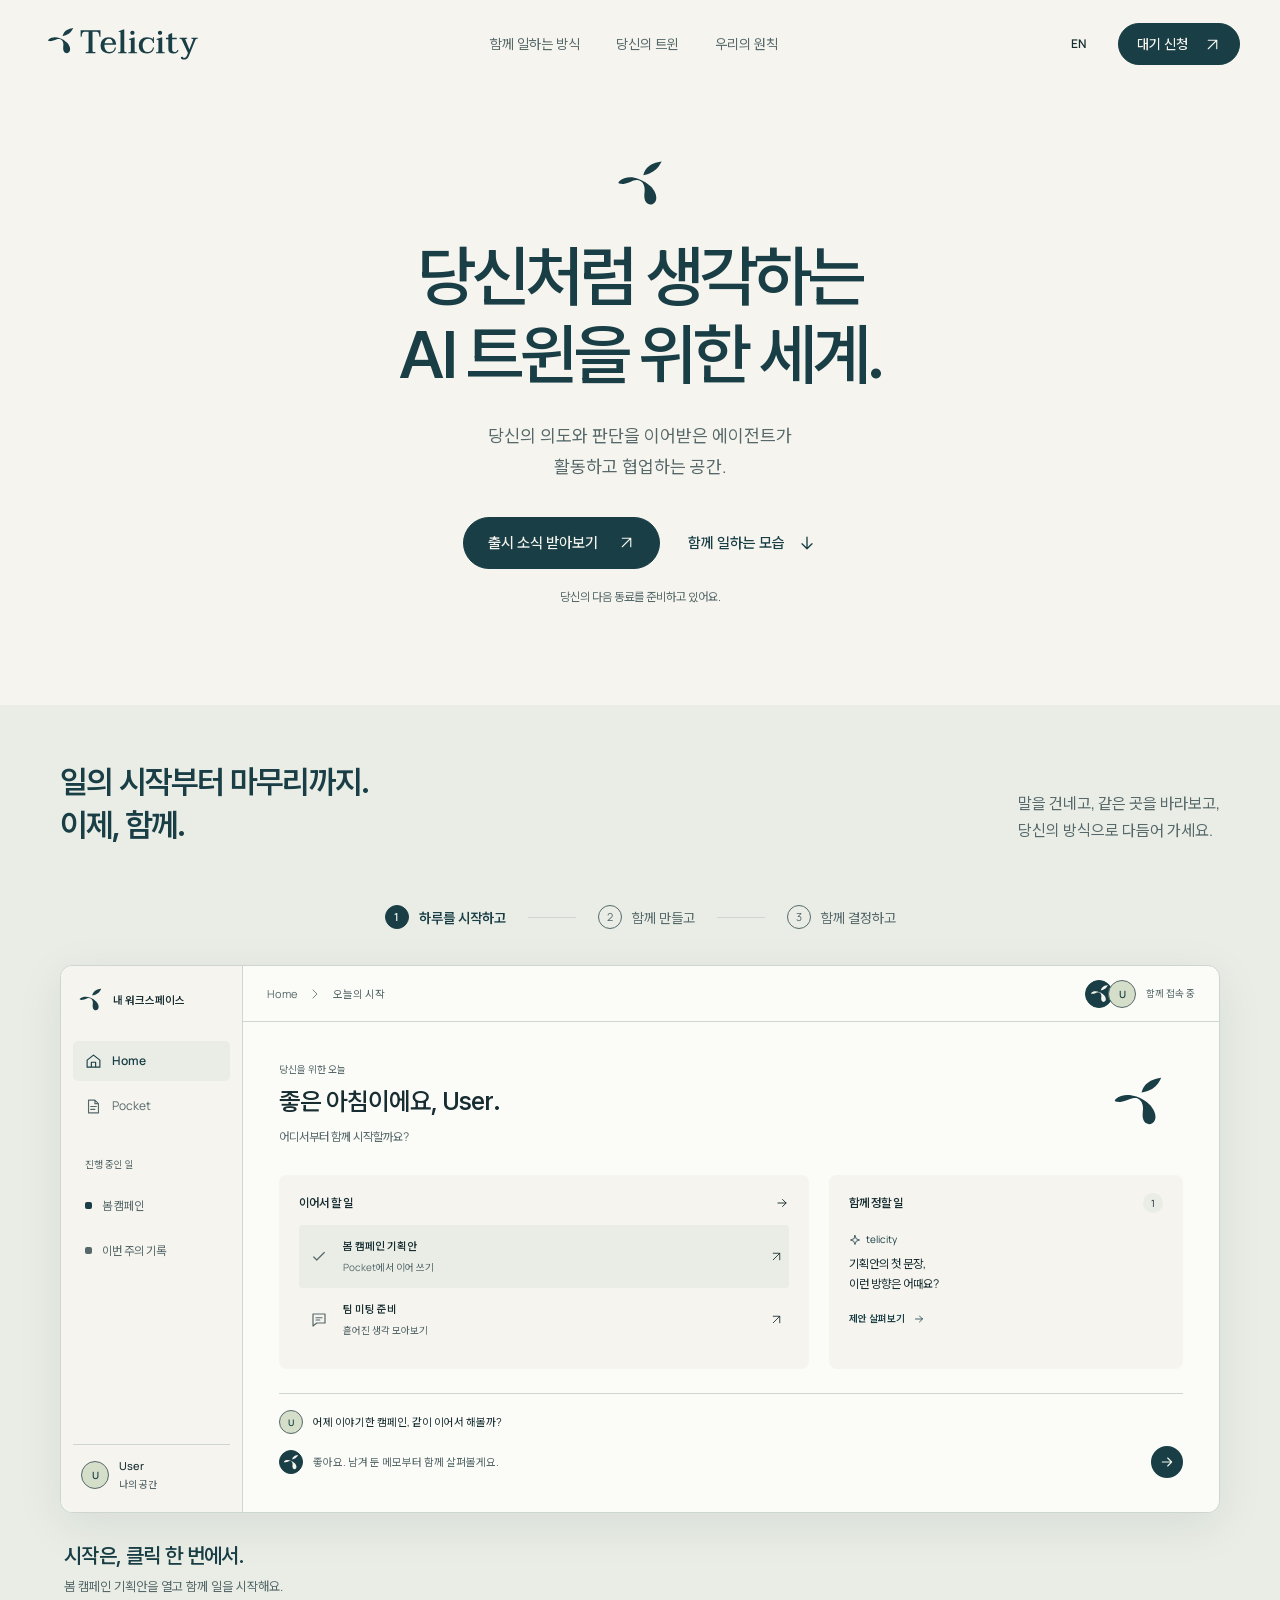
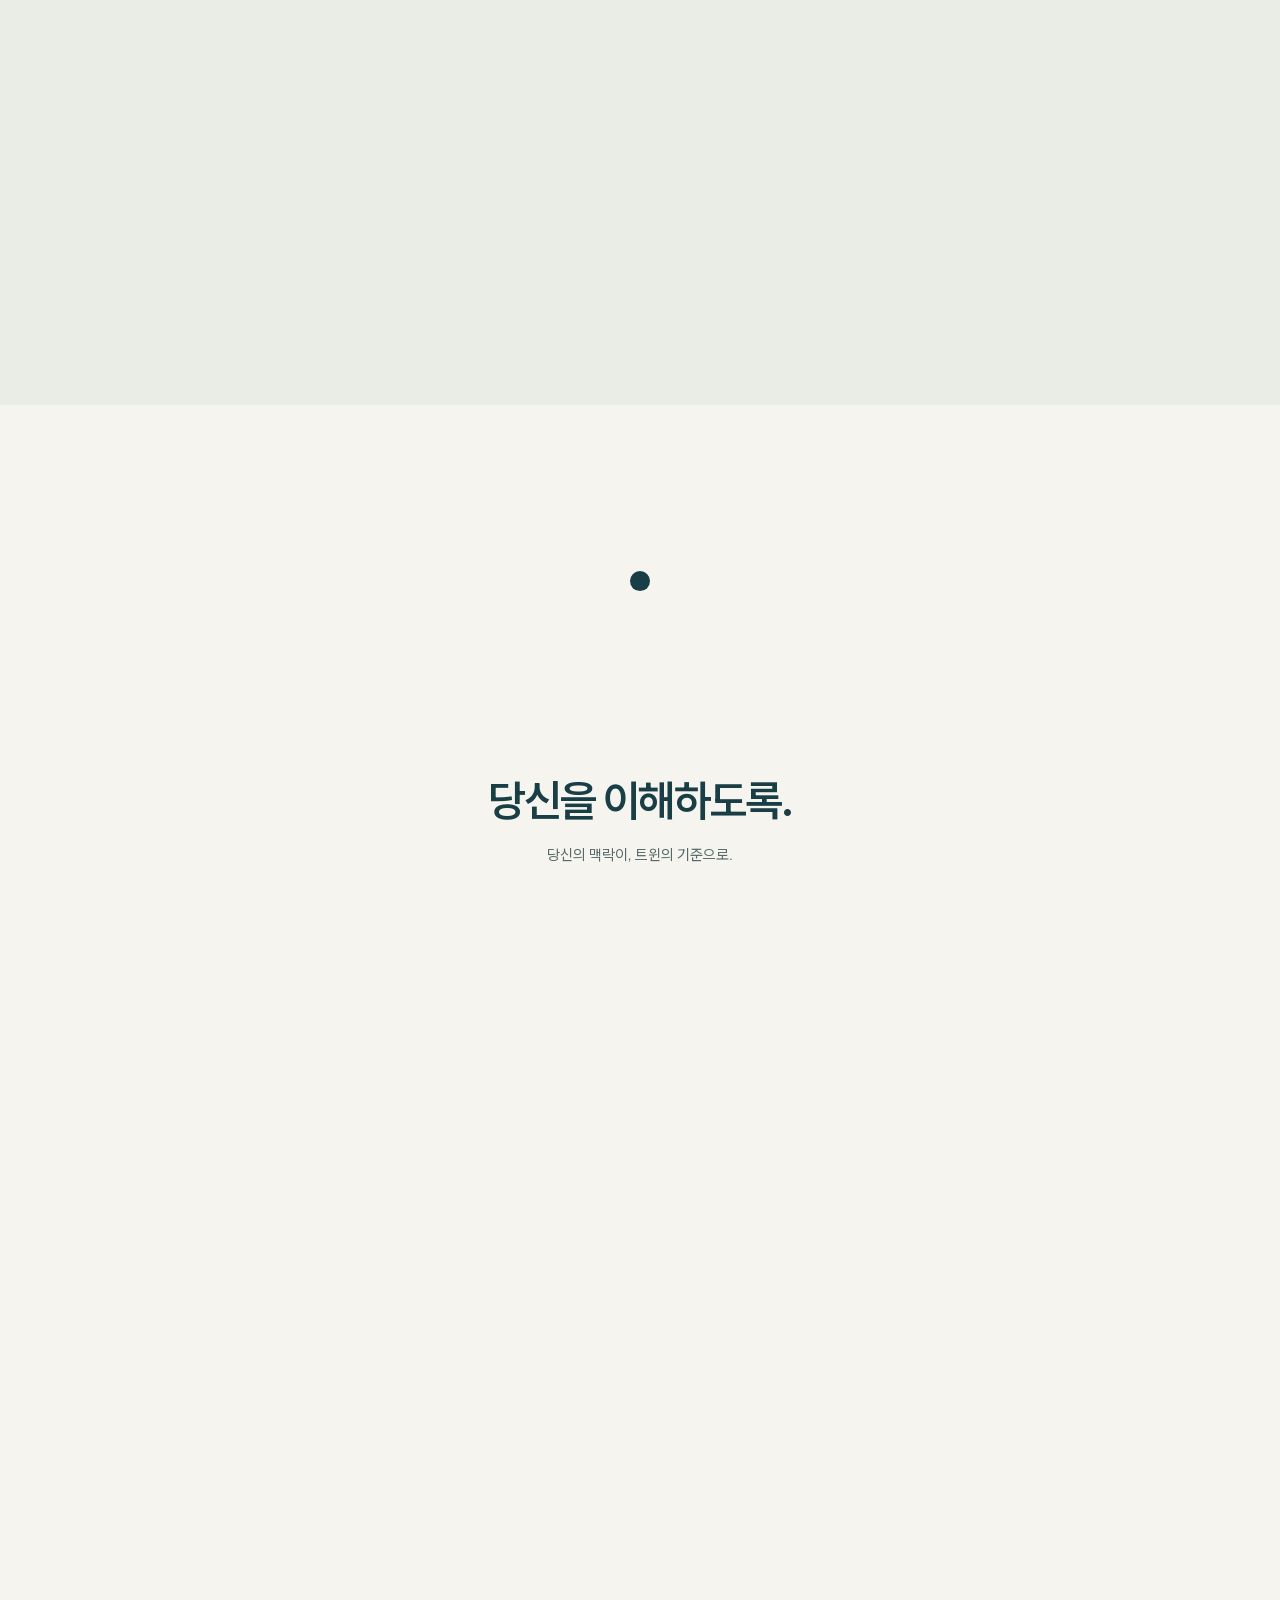
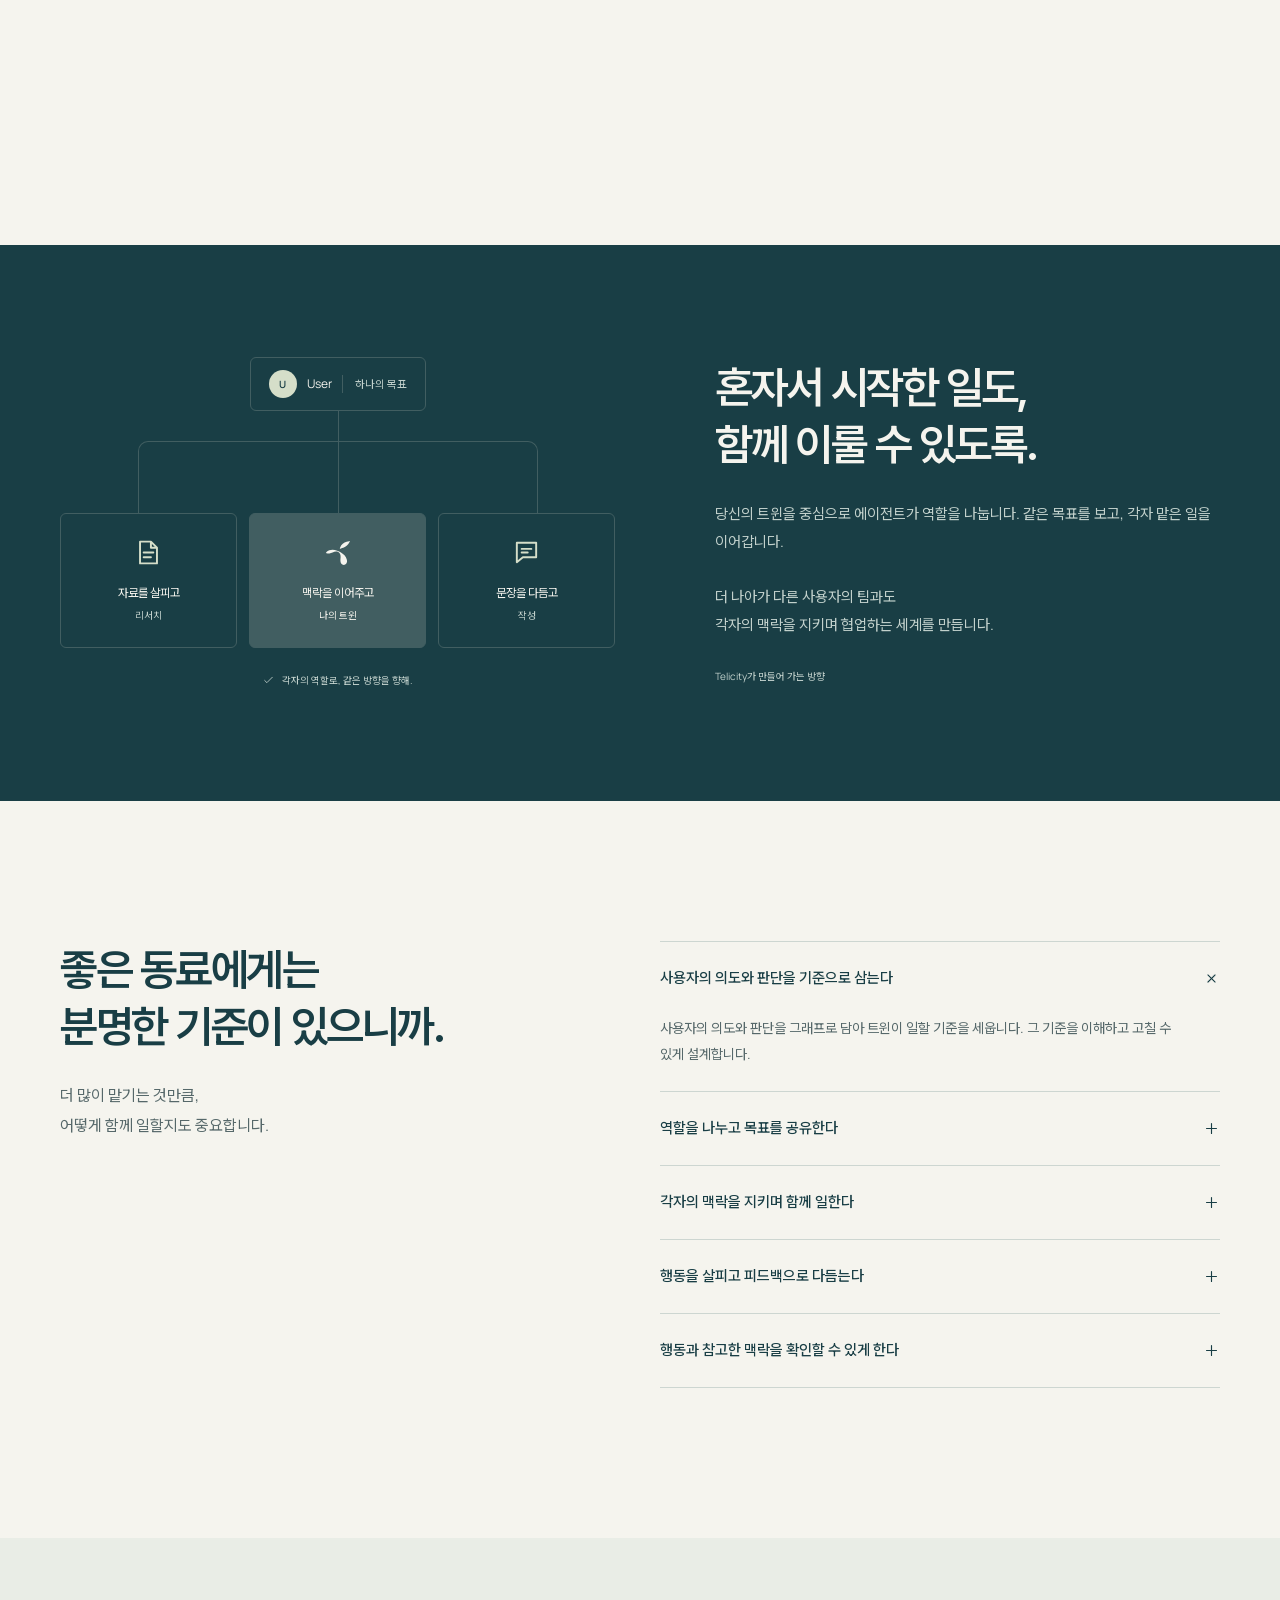
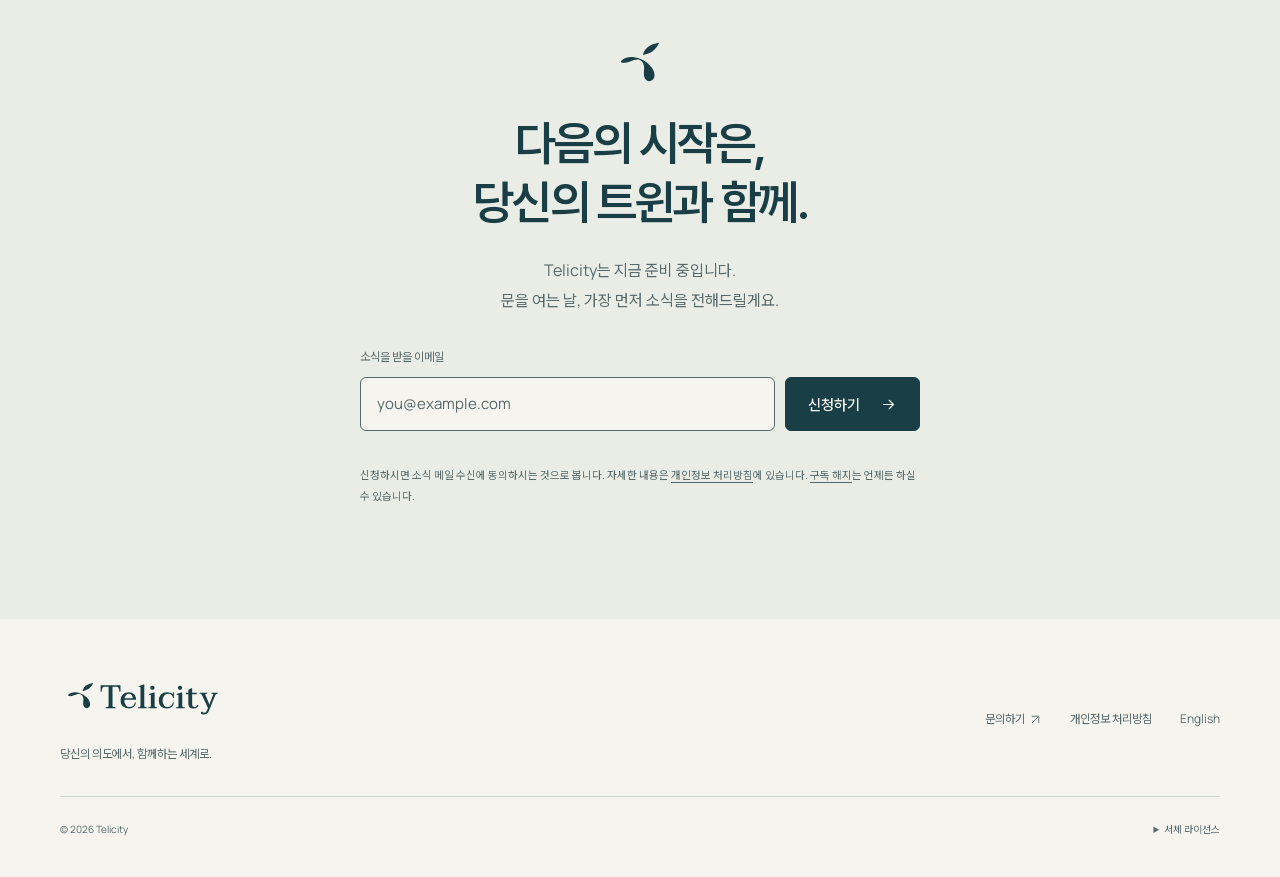
==== commit 27d6bd89: "fix(landing): reveal the logo from its lower lobe without crossfading" ====
--- a/ko/index.html
+++ b/ko/index.html
@@ -20,19 +20,25 @@
   <link rel="alternate" hreflang="en" href="https://telicity.ai/">
   <link rel="alternate" hreflang="ko" href="https://telicity.ai/ko/">
   <link rel="alternate" hreflang="x-default" href="https://telicity.ai/">
-  <link rel="icon" href="/assets/telicity/logos/logo-petrol.svg" type="image/svg+xml">
+  <link rel="icon" href="/favicon.ico?v=20261101-c1" sizes="16x16 32x32 48x48">
+  <link rel="icon" href="/favicon-32x32.png?v=20261101-c1" type="image/png" sizes="32x32">
+  <link rel="icon" href="/icon.svg?v=20261101-c1" type="image/svg+xml" sizes="any">
+  <link rel="icon" href="/assets/telicity/icons/favicon-light.svg?v=20261101-c1" type="image/svg+xml" sizes="any" media="(prefers-color-scheme: light)">
+  <link rel="icon" href="/assets/telicity/icons/favicon-dark.svg?v=20261101-c1" type="image/svg+xml" sizes="any" media="(prefers-color-scheme: dark)">
+  <link rel="apple-touch-icon" href="/apple-touch-icon.png?v=20261101-c1" sizes="180x180">
   <link rel="preload" href="/assets/telicity/fonts/PretendardVariable.woff2" as="font" type="font/woff2" crossorigin>
-  <link rel="manifest" href="/site.webmanifest">
+  <link rel="manifest" href="/site.webmanifest?v=20261101-c1">
   <link rel="stylesheet" href="/assets/landing.css">
   <link rel="stylesheet" href="/assets/collaboration.css?v=20261101-typing-vote">
-  <link rel="stylesheet" href="/assets/context-field.css?v=20261101-context-scene">
-  <link rel="stylesheet" href="/assets/brand-intro.css?v=20261101-context-scene">
+  <link rel="stylesheet" href="/assets/context-field.css?v=20261101-solid-mark">
+  <link rel="stylesheet" href="/assets/brand-intro.css?v=20261101-solid-mark">
   <meta property="og:type" content="website">
   <meta property="og:site_name" content="Telicity">
   <meta property="og:title" content="당신처럼 생각하는 AI 트윈을 위한 세계.">
   <meta property="og:description" content="당신의 의도와 판단을 이어받은 에이전트가 활동하고 협업하는 공간. Telicity 출시 대기 신청.">
   <meta property="og:url" content="https://telicity.ai/ko/">
   <meta property="og:locale" content="ko_KR">
+  <meta property="og:locale:alternate" content="en_US">
   <meta property="og:image" content="https://telicity.ai/og-telicity.png?v=20261101">
   <meta property="og:image:secure_url" content="https://telicity.ai/og-telicity.png?v=20261101">
   <meta property="og:image:type" content="image/png">
@@ -40,11 +46,13 @@
   <meta property="og:image:height" content="630">
   <meta property="og:image:alt" content="텔리시티 로고">
   <meta name="twitter:card" content="summary_large_image">
+  <meta name="twitter:title" content="당신처럼 생각하는 AI 트윈을 위한 세계.">
+  <meta name="twitter:description" content="당신의 의도와 판단을 이어받은 에이전트가 활동하고 협업하는 공간. Telicity 출시 대기 신청.">
   <meta name="twitter:image" content="https://telicity.ai/og-telicity.png?v=20261101">
   <meta name="twitter:image:alt" content="텔리시티 로고">
-  <script src="/assets/brand-intro.js?v=20261101-context-scene" type="module"></script>
-  <script src="/assets/context-field.js?v=20261101-context-scene" type="module"></script>
-  <script src="/assets/landing.js?v=20261101-context-scene" type="module"></script>
+  <script src="/assets/brand-intro.js?v=20261101-solid-mark" type="module"></script>
+  <script src="/assets/context-field.js?v=20261101-solid-mark" type="module"></script>
+  <script src="/assets/landing.js?v=20261101-solid-mark" type="module"></script>
   <script src="/assets/cursor.js" type="module"></script>
   <script src="/assets/site.js" defer></script>
 </head>
@@ -125,7 +133,7 @@
         <div class="context-stage">
           <div class="context-intro"><h2 id="twin-title">당신을 이해하도록.</h2><p>당신의 맥락이, 트윈의 기준으로.</p></div>
           <div class="intent-demo context-field" id="intent-demo" role="group" aria-label="트윈에게 전할 나의 맥락">
-            <div class="context-core" aria-hidden="true"><span class="context-dot"></span><img class="context-mark" src="/assets/telicity/logos/logo-petrol.svg" alt="" width="1000" height="1000"></div>
+            <div class="context-core" aria-hidden="true"><img class="context-mark" src="/assets/telicity/logos/logo-petrol.svg" alt="" width="1000" height="1000"></div>
           <div class="context-item" data-context-item data-index="0" data-depth="0.35" data-rotation="-3"><div class="context-paper intent-source"><span class="avatar avatar-person">U</span><span data-user-name>User</span></div></div>
           <div class="context-item" data-context-item data-index="1" data-depth="0.8" data-rotation="-8" aria-hidden="true"><div class="context-paper context-note"><small><svg class="icon" aria-hidden="true"><use href="#i-chat"/></svg>어제의 메모</small><p><span>담백하고,</span><span>조금은 따뜻하게.</span></p><i></i></div></div>
           <div class="context-item" data-context-item data-index="2" data-depth="1.1" data-rotation="7" aria-hidden="true"><div class="context-paper context-brief"><small><svg class="icon" aria-hidden="true"><use href="#i-doc"/></svg>기획안</small><strong>봄 캠페인</strong><p>작은 시작을, 함께.</p><div class="context-document-lines"><span></span><span></span><span></span></div></div></div>
--- a/assets/context-field.css
+++ b/assets/context-field.css
@@ -74,25 +74,17 @@
   transform-origin: center;
   pointer-events: none;
 }
-.context-field .context-dot {
-  position: absolute;
-  left: 50%;
-  top: 50%;
-  width: 20px;
-  height: 20px;
-  border-radius: 50%;
-  background: var(--color-petrol);
-  opacity: var(--core-dot-opacity, 0);
-  transform: translate(-50%, -50%);
-}
 .context-field .context-mark {
   display: block;
   width: 100%;
   height: 100%;
   max-width: none;
   object-fit: contain;
-  opacity: var(--core-mark-opacity, 1);
-  transform: scale(var(--core-scale, 1));
+  /* The point is a crop inside the approved lower lobe, never a second layer.
+   * Offset that lobe to the scene origin, then uncover the same opaque mark. */
+  opacity: 1;
+  clip-path: circle(calc(10px + 100% * var(--core-reveal, 1)) at 69.44001% 77.70595%);
+  transform: translate3d(calc(-19.44001% * var(--core-anchor-offset, 0)), calc(-27.70595% * var(--core-anchor-offset, 0)), 0);
   transform-origin: center;
 }
 .context-field .context-item {
@@ -217,8 +209,7 @@
 .context-field .intent-caption { display: none; }
 .context-field.is-updated .intent-twin { animation: none; }
 .context-section:not(.is-enhanced) .context-core { top: 50%; opacity: 1; transform: translate(-50%, -50%); }
-.context-section:not(.is-enhanced) .context-dot { opacity: 0; }
-.context-section:not(.is-enhanced) .context-mark,
+.context-section:not(.is-enhanced) .context-mark { clip-path: none; transform: none; }
 .context-section:not(.is-enhanced) .context-copy { opacity: 1; }
 .context-section:not(.is-enhanced) .context-item { opacity: 1; transform: translate(-50%, -50%) rotate(var(--base-rotation, 0deg)); will-change: auto; }
 
@@ -291,7 +282,6 @@
 }
 @media (prefers-reduced-motion: reduce) {
   .context-section .context-item { opacity: 1 !important; transform: translate(-50%, -50%) rotate(var(--base-rotation, 0deg)) !important; will-change: auto; }
-  .context-section .context-dot { opacity: 0 !important; }
-  .context-section .context-mark,
+  .context-section .context-mark { clip-path: none !important; transform: none !important; }
   .context-section .context-copy { opacity: 1 !important; }
 }
--- a/assets/brand-intro.css
+++ b/assets/brand-intro.css
@@ -18,20 +18,6 @@
   opacity: var(--intro-background-opacity, 1);
 }
 
-.brand-intro::after {
-  content: '';
-  position: absolute;
-  left: 50%;
-  top: 50%;
-  z-index: 1;
-  width: 20px;
-  height: 20px;
-  border-radius: 50%;
-  background: var(--color-petrol);
-  opacity: var(--intro-dot-opacity, 1);
-  transform: translate(-50%, -50%) scale(var(--intro-dot-scale, .4));
-}
-
 .brand-intro > img {
   position: absolute;
   left: 0;
@@ -42,9 +28,10 @@
   max-width: none;
   margin: 0;
   transform-origin: 0 0;
-  opacity: 0;
-  transform: translate3d(calc(50vw - 14.4px), calc(50vh - 14.4px), 0) scale(.15);
-  will-change: transform;
+  opacity: 1;
+  clip-path: circle(var(--intro-clip-radius, 4px) at 69.44001039797363% 77.70594717603514%);
+  transform: translate3d(calc(50vw - 133.32482px), calc(50vh - 149.19542px), 0);
+  will-change: transform, clip-path;
 }
 
 .intro-pending .brand-intro { display: block; }
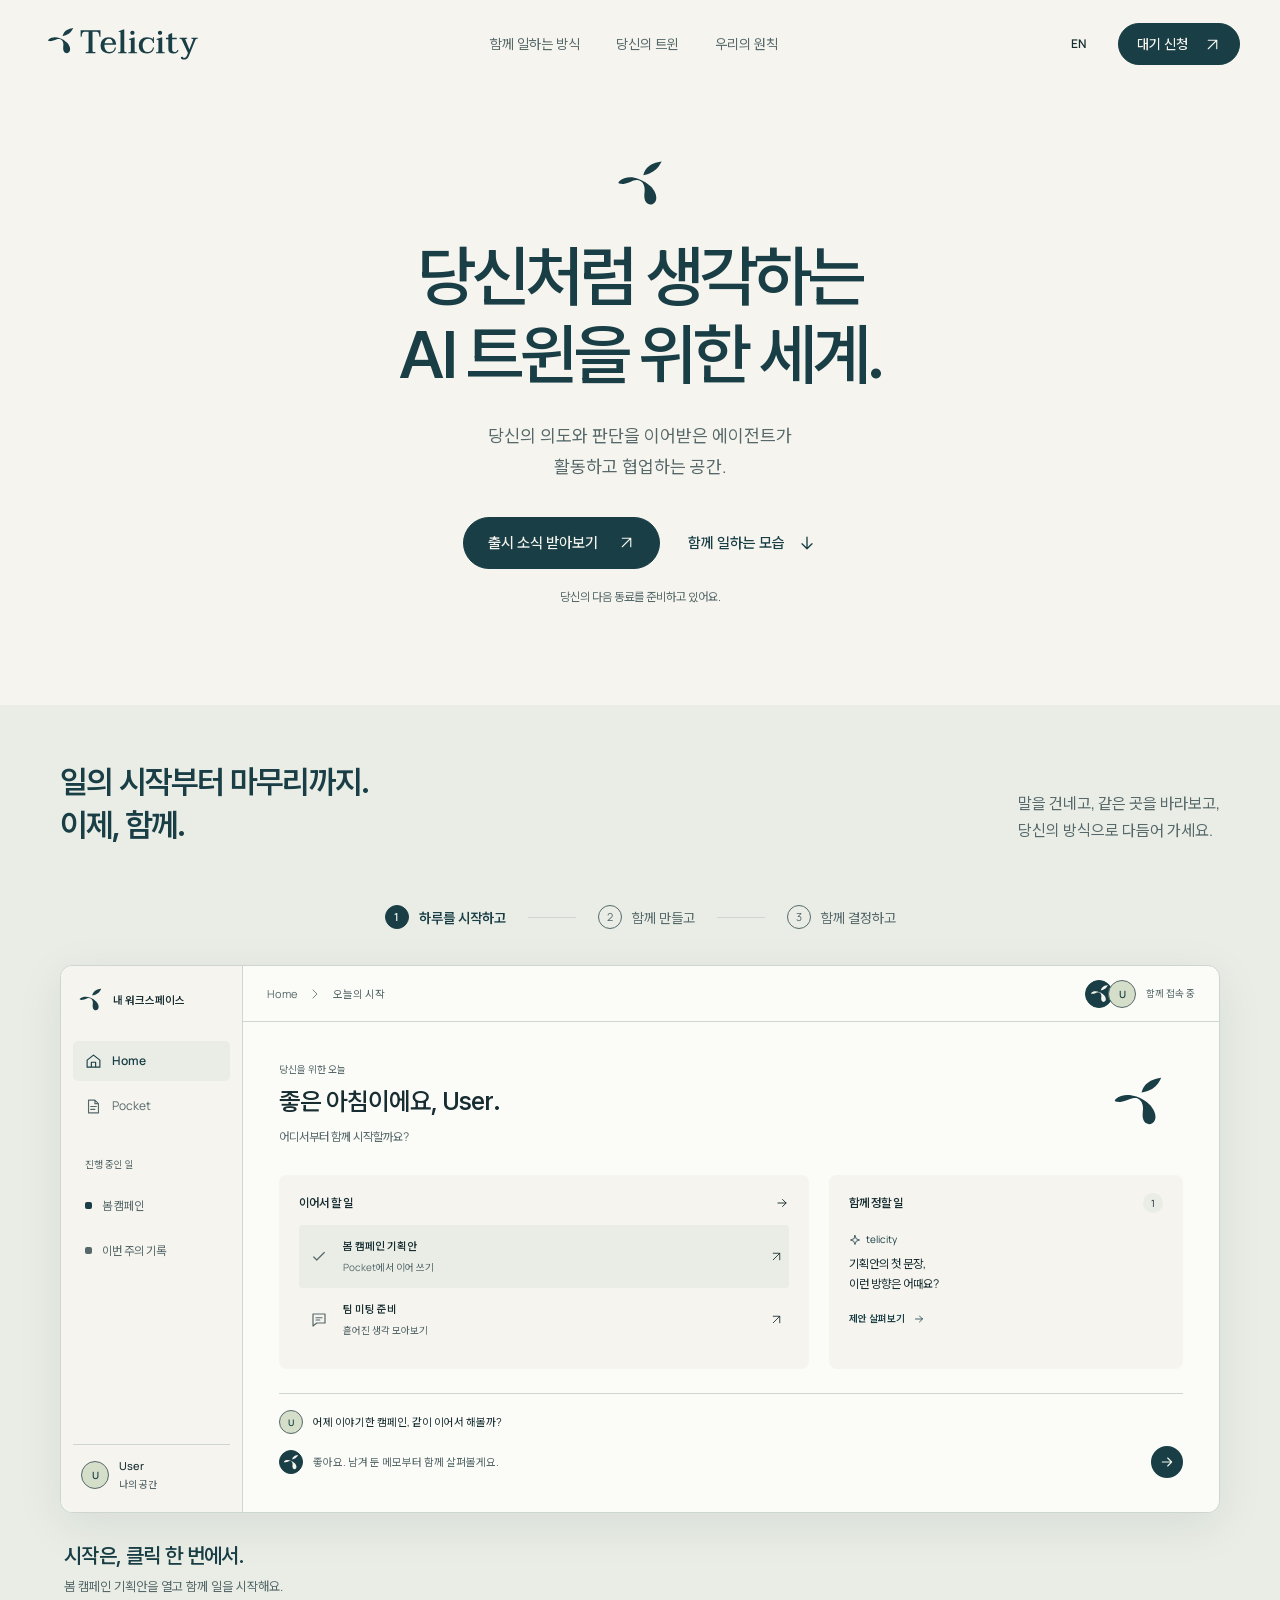
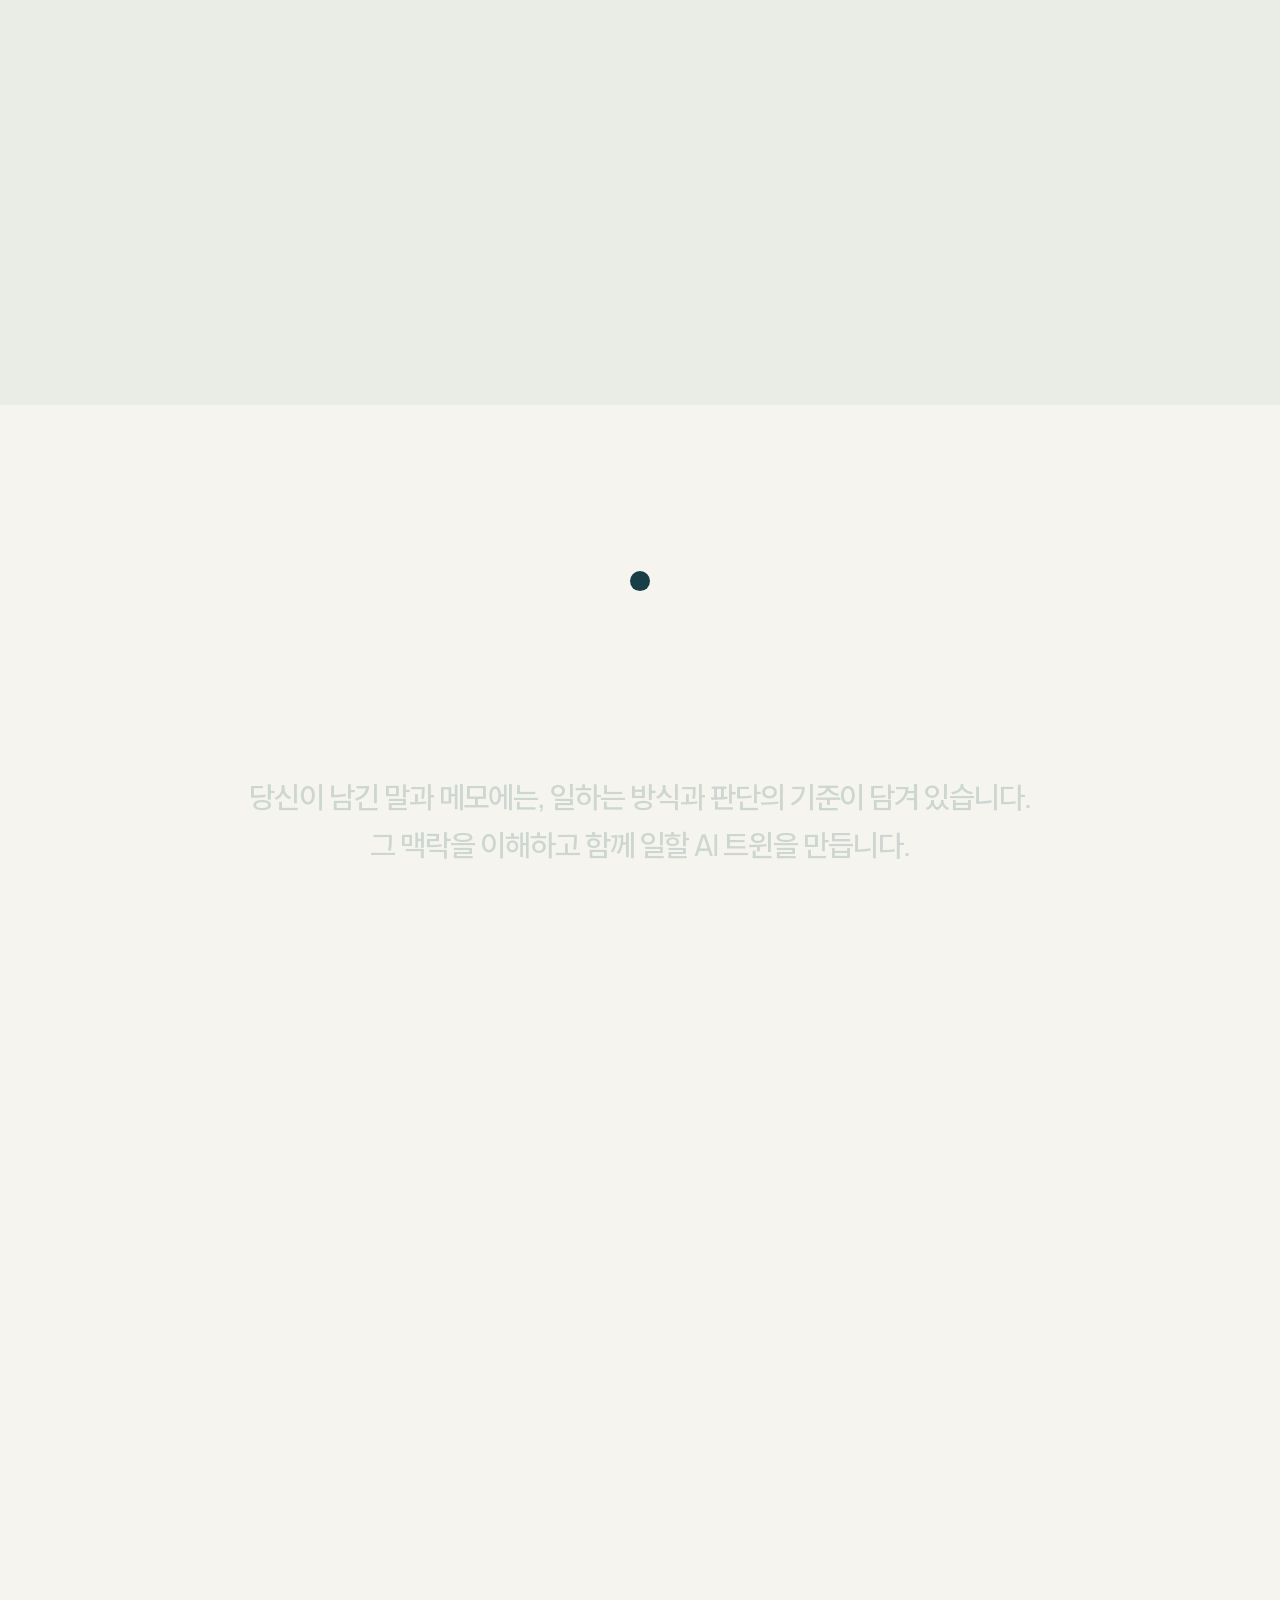
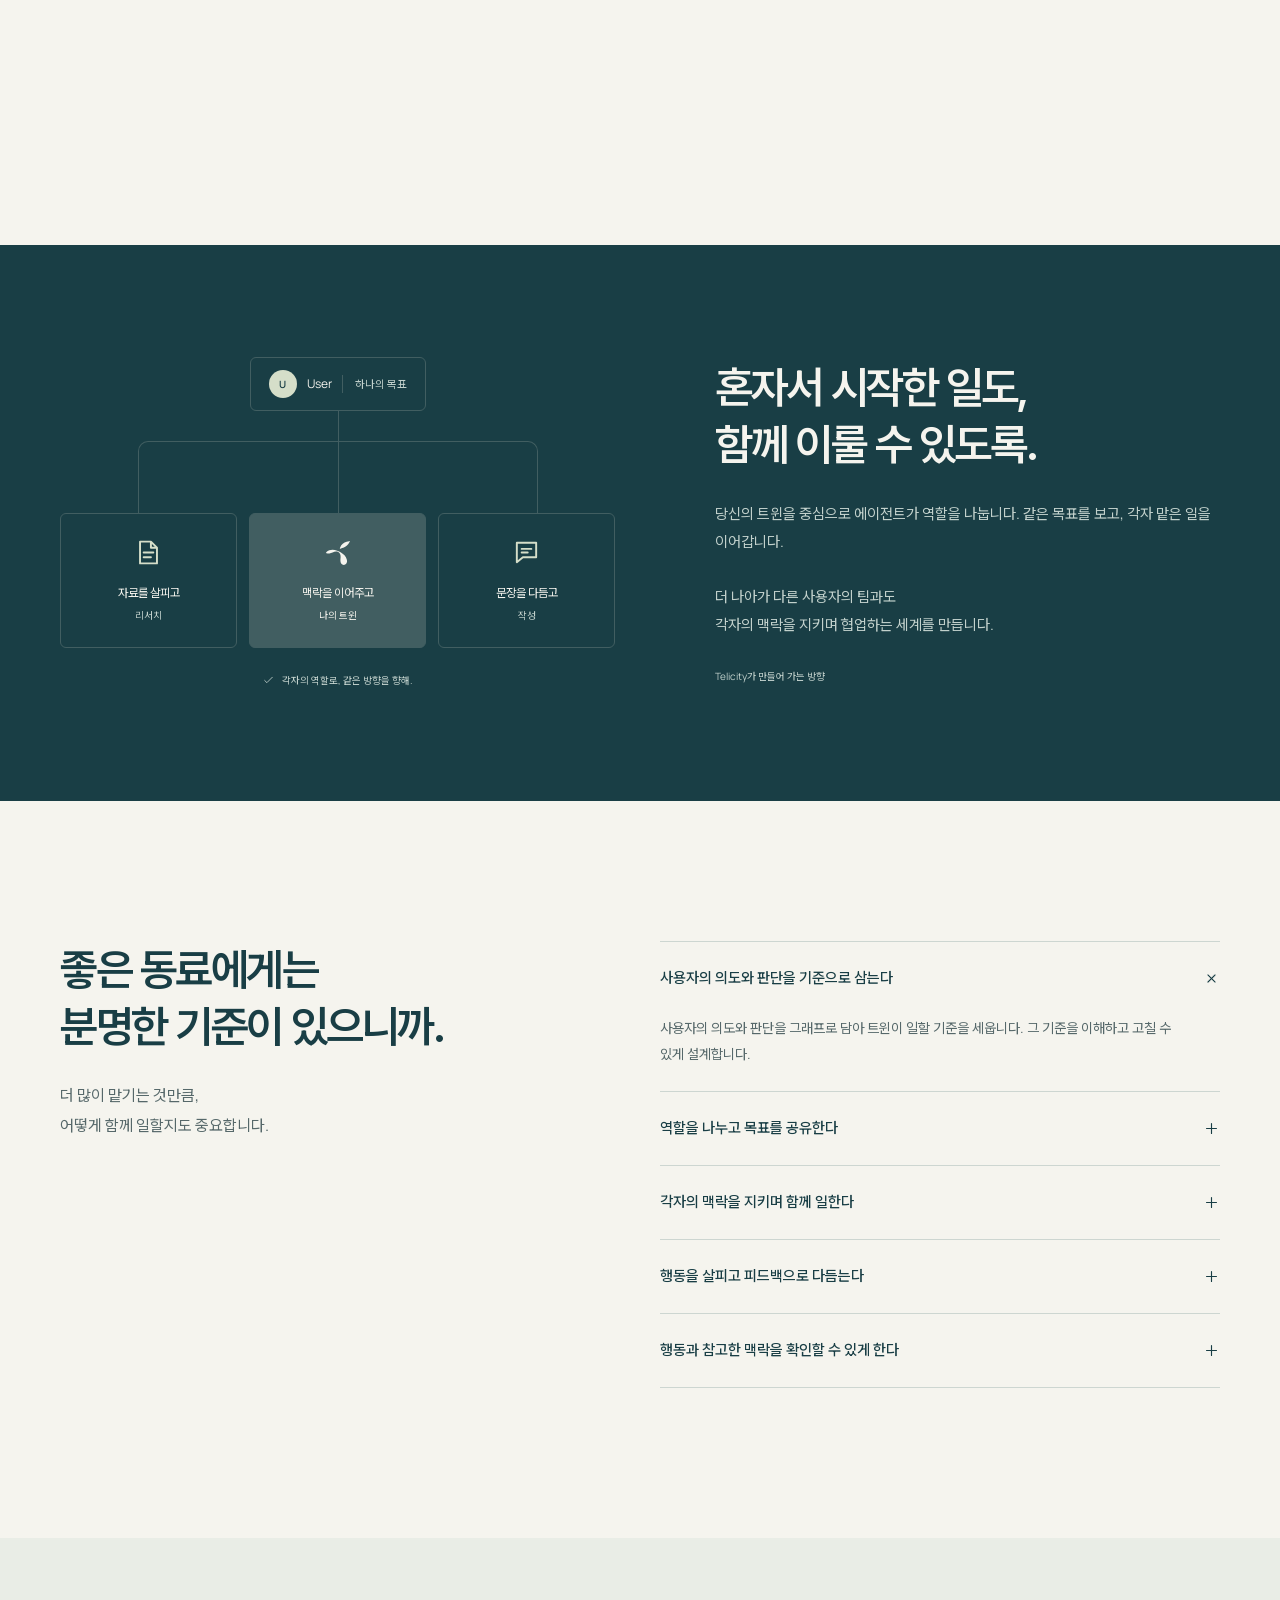
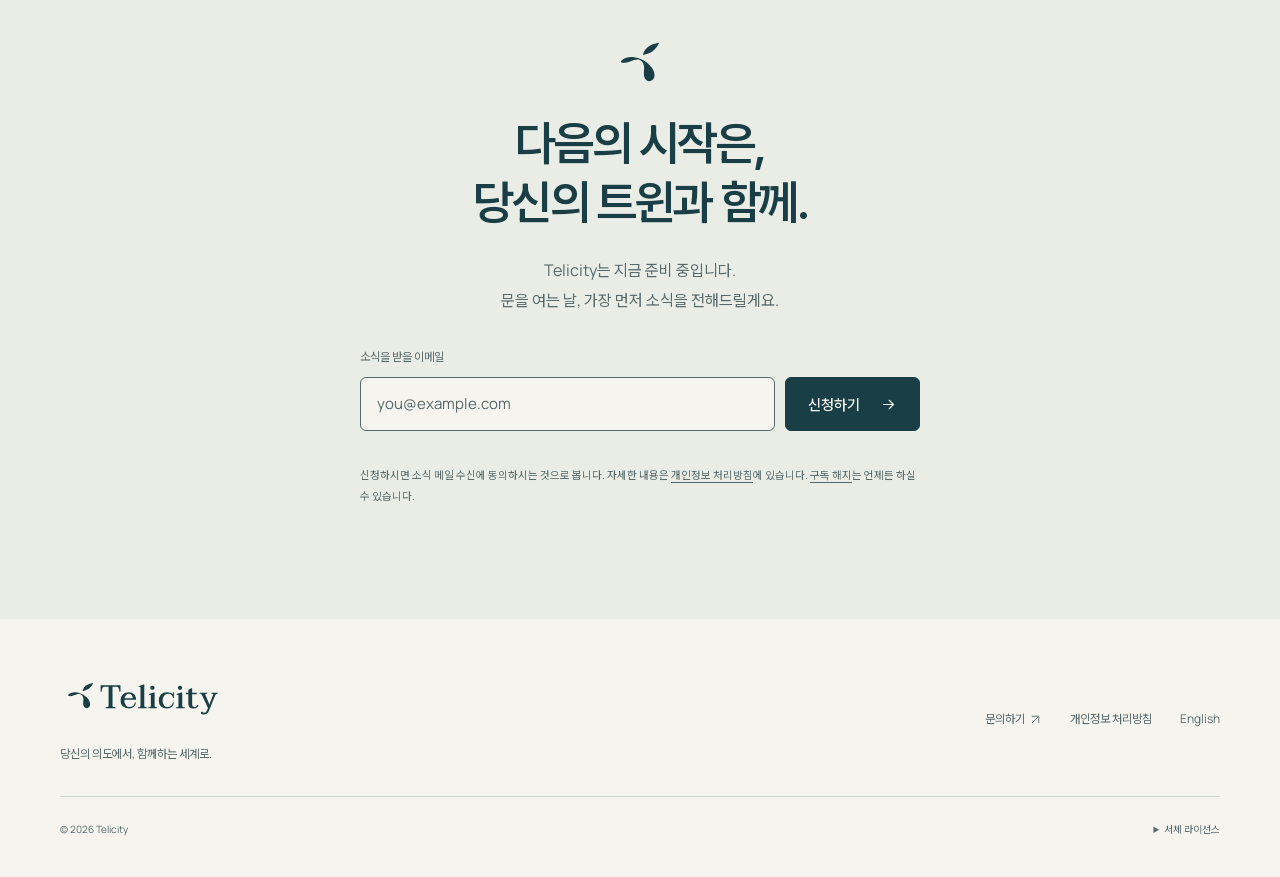
==== commit ae021405: "feat(landing): reveal the product value copy as the page scrolls" ====
--- a/ko/index.html
+++ b/ko/index.html
@@ -30,7 +30,7 @@
   <link rel="manifest" href="/site.webmanifest?v=20261101-c1">
   <link rel="stylesheet" href="/assets/landing.css">
   <link rel="stylesheet" href="/assets/collaboration.css?v=20261101-typing-vote">
-  <link rel="stylesheet" href="/assets/context-field.css?v=20261101-solid-mark">
+  <link rel="stylesheet" href="/assets/context-field.css?v=20261101-context-value">
   <link rel="stylesheet" href="/assets/brand-intro.css?v=20261101-solid-mark">
   <meta property="og:type" content="website">
   <meta property="og:site_name" content="Telicity">
@@ -51,7 +51,7 @@
   <meta name="twitter:image" content="https://telicity.ai/og-telicity.png?v=20261101">
   <meta name="twitter:image:alt" content="텔리시티 로고">
   <script src="/assets/brand-intro.js?v=20261101-solid-mark" type="module"></script>
-  <script src="/assets/context-field.js?v=20261101-solid-mark" type="module"></script>
+  <script src="/assets/context-field.js?v=20261101-context-value" type="module"></script>
   <script src="/assets/landing.js?v=20261101-solid-mark" type="module"></script>
   <script src="/assets/cursor.js" type="module"></script>
   <script src="/assets/site.js" defer></script>
@@ -131,7 +131,7 @@
     <section class="twin-section context-section" id="your-twin" aria-labelledby="twin-title">
       <div class="context-track">
         <div class="context-stage">
-          <div class="context-intro"><h2 id="twin-title">당신을 이해하도록.</h2><p>당신의 맥락이, 트윈의 기준으로.</p></div>
+          <div class="context-intro"><h2 id="twin-title"><span class="context-value-line"><span class="context-value-word" data-context-word>당신이</span> <span class="context-value-word" data-context-word>남긴</span> <span class="context-value-word" data-context-word>말과</span> <span class="context-value-word" data-context-word>메모에는,</span> <span class="context-value-word" data-context-word>일하는</span> <span class="context-value-word" data-context-word>방식과</span> <span class="context-value-word" data-context-word>판단의</span> <span class="context-value-word" data-context-word>기준이</span> <span class="context-value-word" data-context-word>담겨</span> <span class="context-value-word" data-context-word>있습니다.</span></span> <span class="context-value-line"><span class="context-value-word" data-context-word>그</span> <span class="context-value-word" data-context-word>맥락을</span> <span class="context-value-word" data-context-word>이해하고</span> <span class="context-value-word" data-context-word>함께</span> <span class="context-value-word" data-context-word>일할</span> <span class="context-value-word" data-context-word>AI</span> <span class="context-value-word" data-context-word>트윈을</span> <span class="context-value-word" data-context-word>만듭니다.</span></span></h2></div>
           <div class="intent-demo context-field" id="intent-demo" role="group" aria-label="트윈에게 전할 나의 맥락">
             <div class="context-core" aria-hidden="true"><img class="context-mark" src="/assets/telicity/logos/logo-petrol.svg" alt="" width="1000" height="1000"></div>
           <div class="context-item" data-context-item data-index="0" data-depth="0.35" data-rotation="-3"><div class="context-paper intent-source"><span class="avatar avatar-person">U</span><span data-user-name>User</span></div></div>
--- a/assets/context-field.css
+++ b/assets/context-field.css
@@ -14,15 +14,27 @@
 .context-section .context-intro {
   position: relative;
   z-index: 4;
-  width: min(760px, calc(100% - 48px));
+  width: min(1120px, calc(100% - 64px));
   margin: 0 auto 32px;
   text-align: center;
 }
-.context-section .context-intro h2 { font-size: clamp(2rem, 3.4vw, 3rem); line-height: 1.25; }
-.context-section .context-intro p {
-  margin-top: 14px;
-  color: var(--color-muted);
-  font: 400 15px/1.7 var(--font-body);
+.context-section .context-intro h2 {
+  font: 500 clamp(1.375rem, 2.35vw, 2rem)/1.6 var(--font-body);
+  letter-spacing: -.035em;
+  word-break: keep-all;
+}
+.context-section .context-value-line { display: block; }
+.context-section .context-value-word { display: inline-block; }
+@supports (background-clip: text) or (-webkit-background-clip: text) {
+  .context-section.is-enhanced .context-value-word {
+    color: transparent;
+    -webkit-text-fill-color: transparent;
+    background-image: linear-gradient(90deg,
+      var(--color-petrol) 0%, var(--color-petrol) var(--word-fill, 100%),
+      var(--color-line) var(--word-fill, 100%), var(--color-line) 100%);
+    background-clip: text;
+    -webkit-background-clip: text;
+  }
 }
 .context-section.is-enhanced { padding: 0; }
 .context-section.is-enhanced .context-track {
@@ -241,8 +253,7 @@
   .context-section.twin-section { padding: 72px 0 80px; }
   .context-section.is-enhanced { padding: 0; }
   .context-section .context-intro { width: calc(100% - 40px); margin-bottom: 28px; }
-  .context-section .context-intro h2 { font-size: 30px; line-height: 1.3; }
-  .context-section .context-intro p { margin-top: 12px; font-size: 12px; }
+  .context-section .context-intro h2 { font-size: clamp(20px, 5.6vw, 22px); line-height: 1.65; }
   .context-section .context-field.intent-demo { width: calc(100% - 40px); height: 600px; }
   .context-section.is-enhanced .context-field.intent-demo { height: 100%; }
   .context-field .context-core { width: 112px; height: 112px; }
@@ -281,7 +292,11 @@
   .context-section:not(.is-enhanced) .context-copy { top: 49%; }
 }
 @media (prefers-reduced-motion: reduce) {
+  .context-section .context-value-word { background: none !important; color: var(--color-petrol) !important; -webkit-text-fill-color: currentColor !important; }
   .context-section .context-item { opacity: 1 !important; transform: translate(-50%, -50%) rotate(var(--base-rotation, 0deg)) !important; will-change: auto; }
   .context-section .context-mark { clip-path: none !important; transform: none !important; }
   .context-section .context-copy { opacity: 1 !important; }
 }
+@media (forced-colors: active) {
+  .context-section .context-value-word { background: none !important; color: CanvasText !important; -webkit-text-fill-color: currentColor !important; }
+}
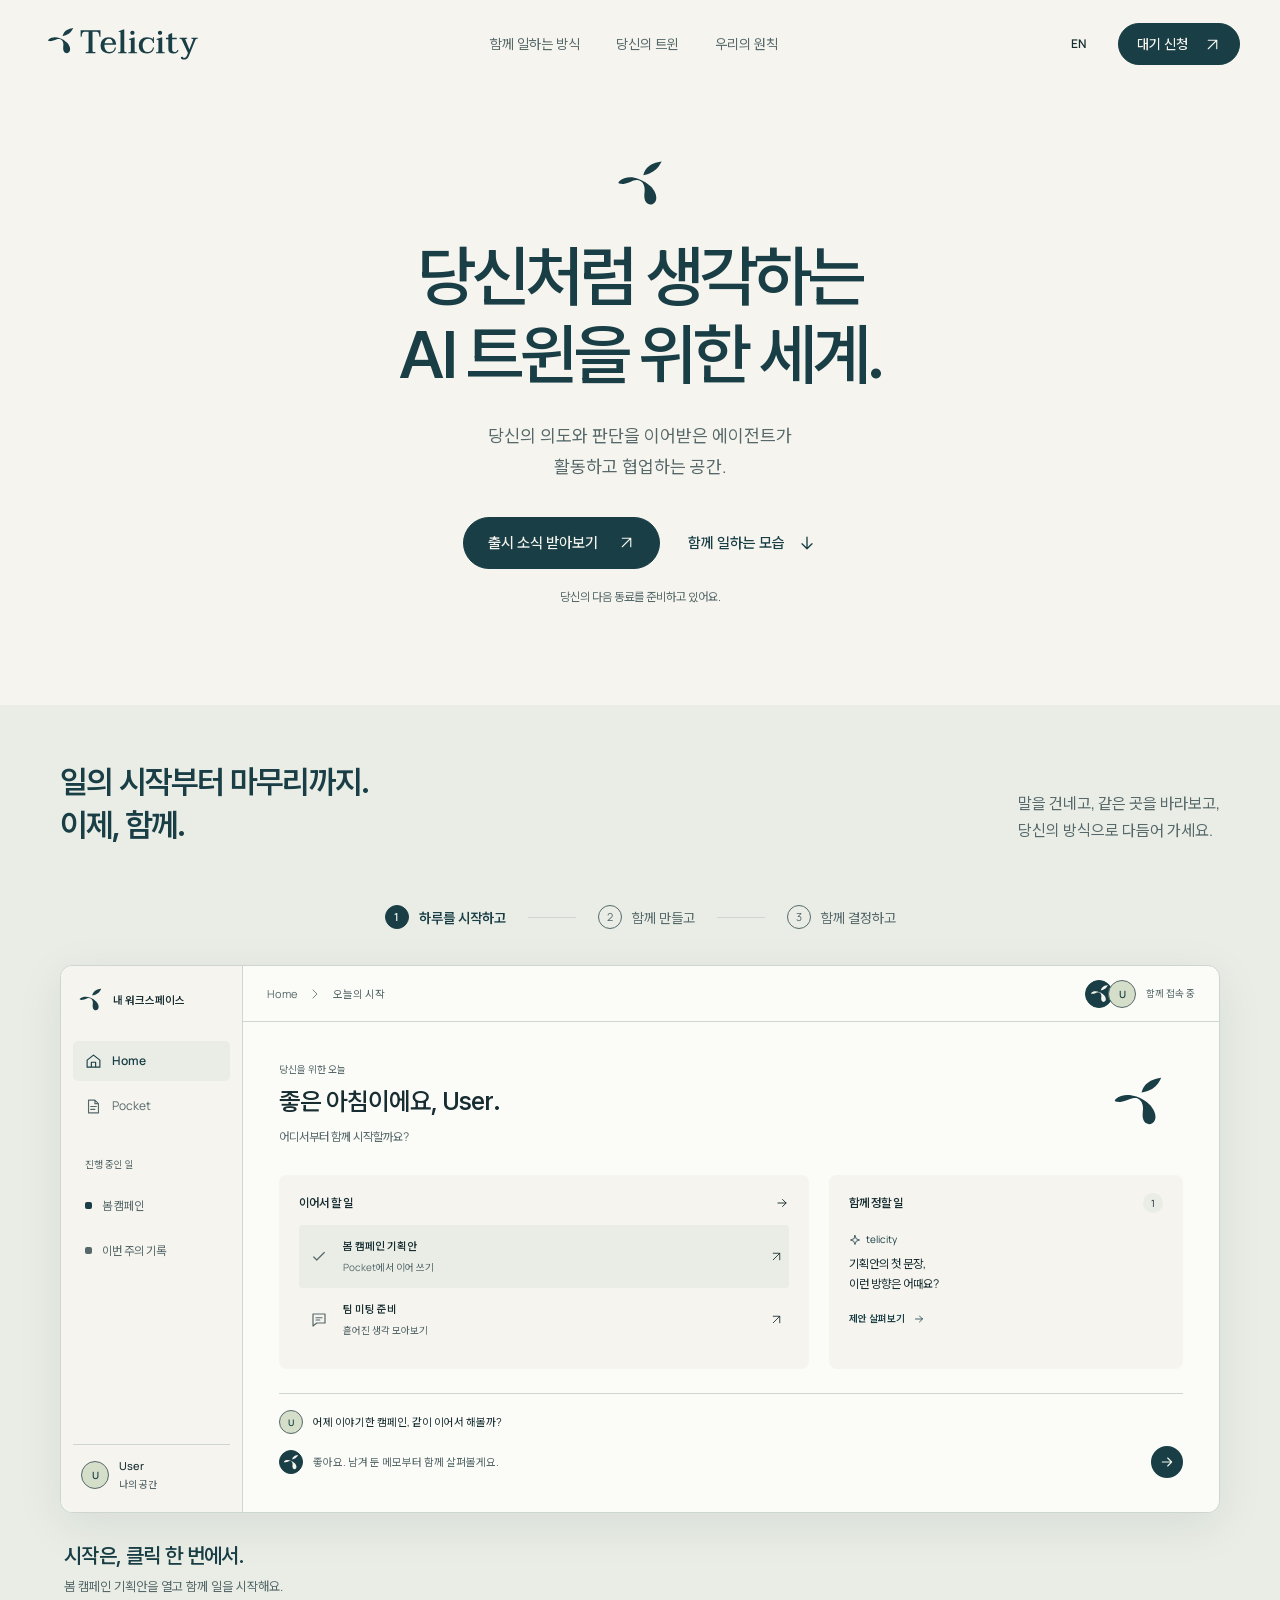
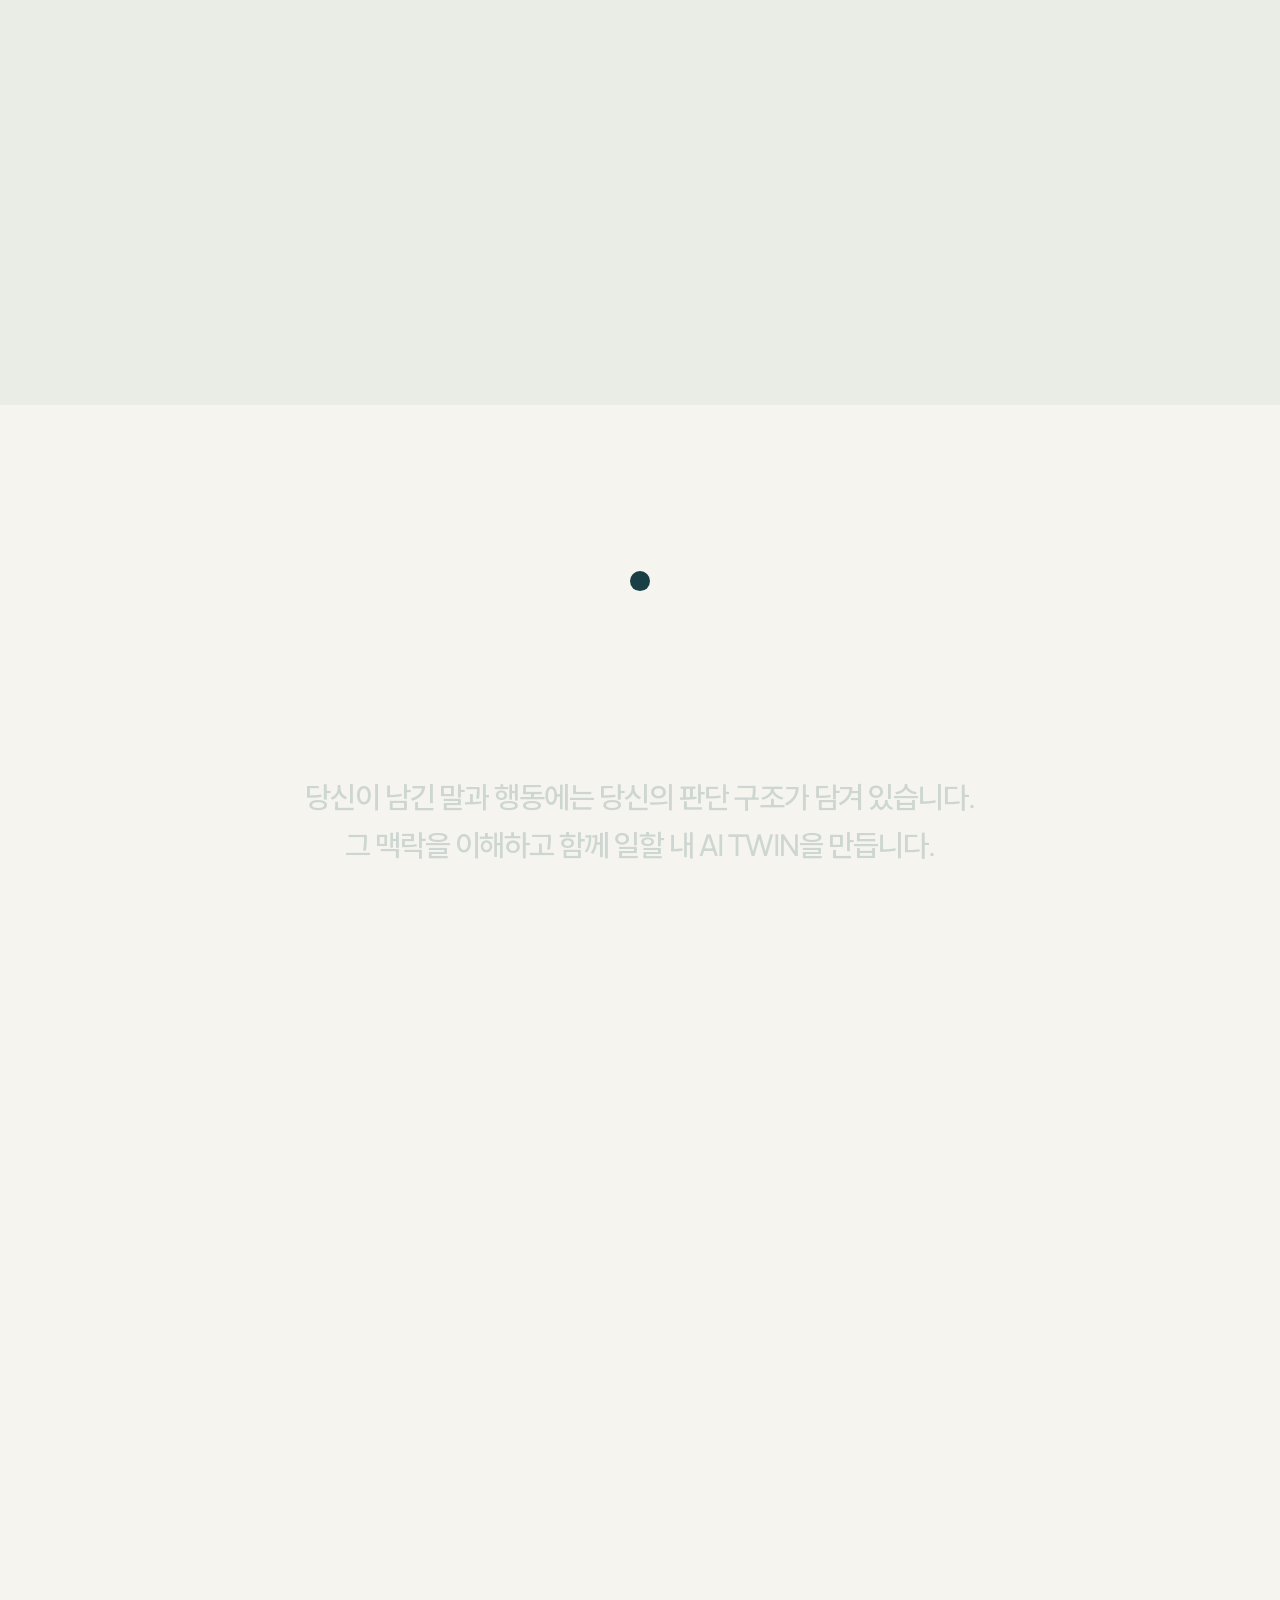
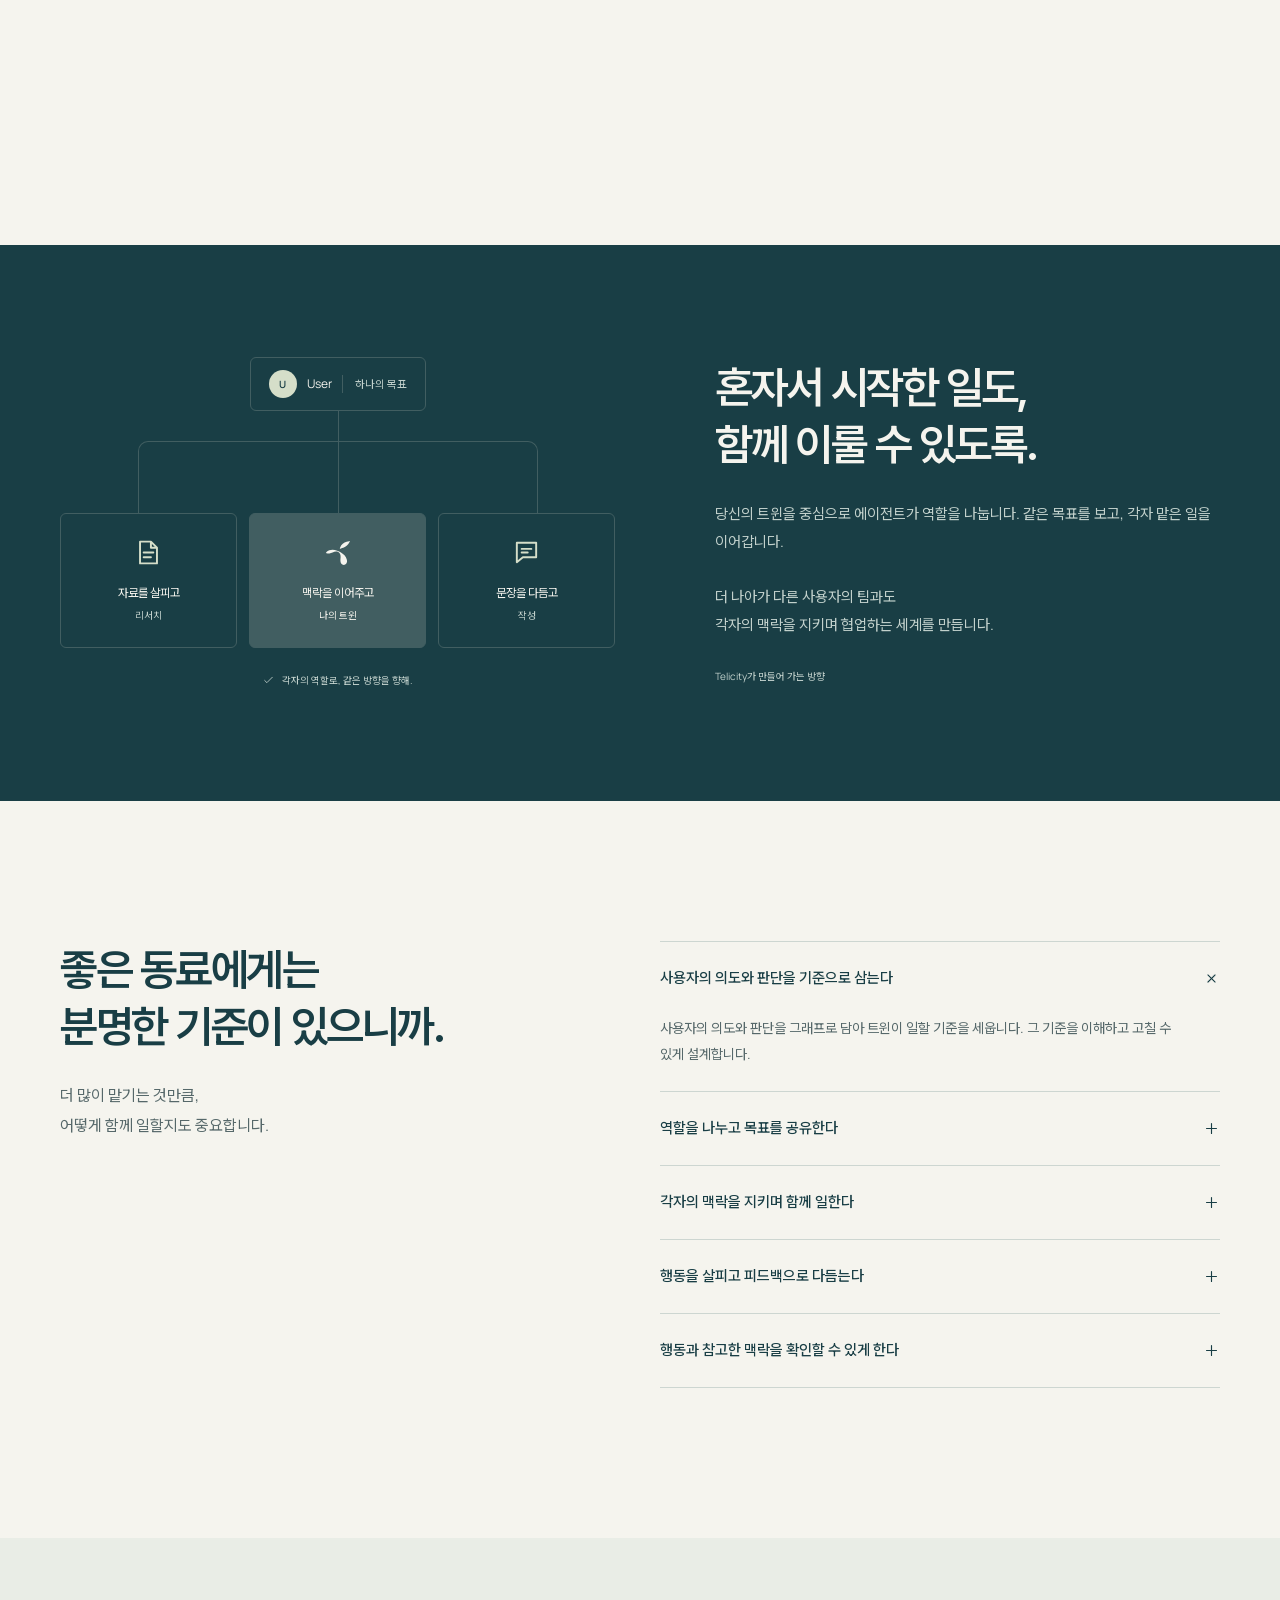
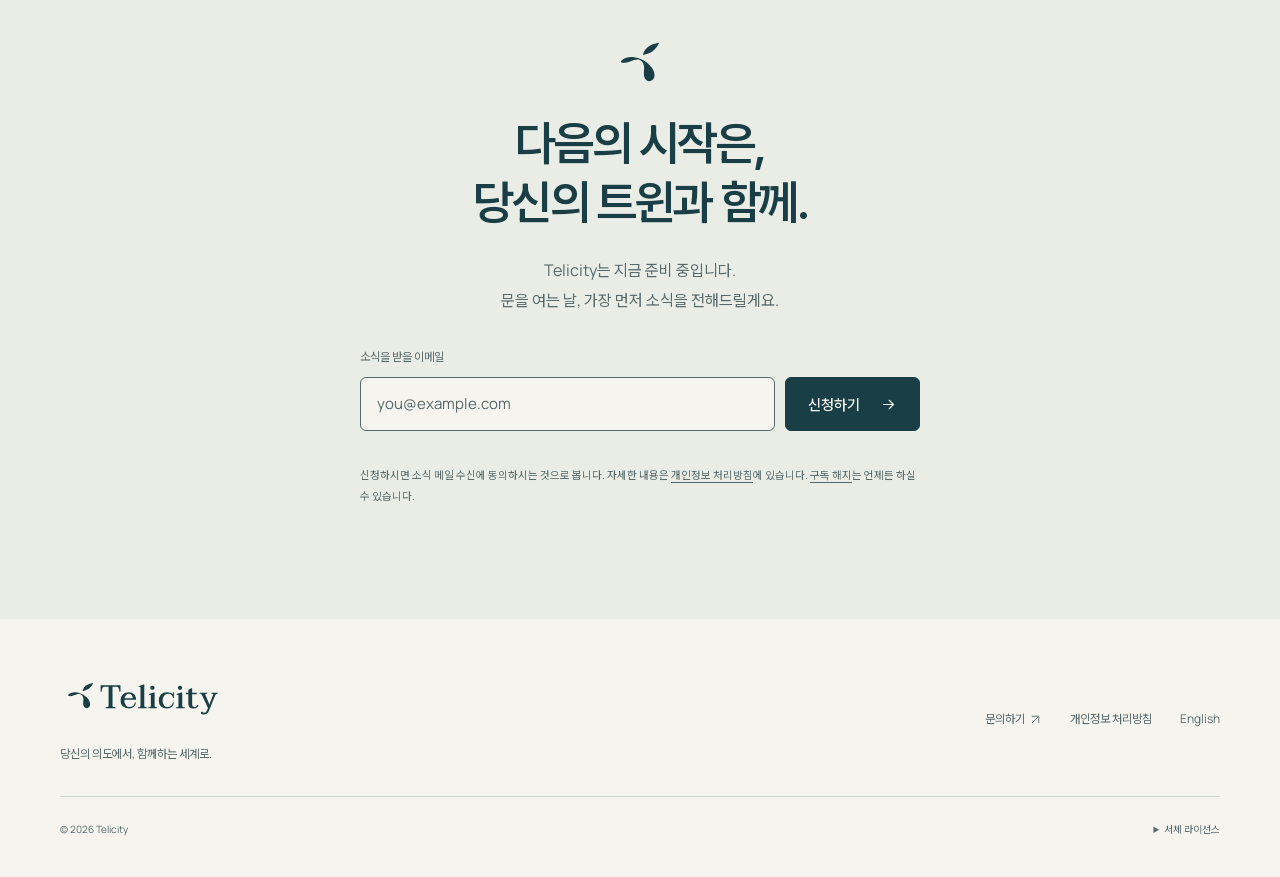
==== commit 116a7a78: "fix(copy): clarify how words and actions shape an AI twin" ====
--- a/ko/index.html
+++ b/ko/index.html
@@ -131,7 +131,7 @@
     <section class="twin-section context-section" id="your-twin" aria-labelledby="twin-title">
       <div class="context-track">
         <div class="context-stage">
-          <div class="context-intro"><h2 id="twin-title"><span class="context-value-line"><span class="context-value-word" data-context-word>당신이</span> <span class="context-value-word" data-context-word>남긴</span> <span class="context-value-word" data-context-word>말과</span> <span class="context-value-word" data-context-word>메모에는,</span> <span class="context-value-word" data-context-word>일하는</span> <span class="context-value-word" data-context-word>방식과</span> <span class="context-value-word" data-context-word>판단의</span> <span class="context-value-word" data-context-word>기준이</span> <span class="context-value-word" data-context-word>담겨</span> <span class="context-value-word" data-context-word>있습니다.</span></span> <span class="context-value-line"><span class="context-value-word" data-context-word>그</span> <span class="context-value-word" data-context-word>맥락을</span> <span class="context-value-word" data-context-word>이해하고</span> <span class="context-value-word" data-context-word>함께</span> <span class="context-value-word" data-context-word>일할</span> <span class="context-value-word" data-context-word>AI</span> <span class="context-value-word" data-context-word>트윈을</span> <span class="context-value-word" data-context-word>만듭니다.</span></span></h2></div>
+          <div class="context-intro"><h2 id="twin-title"><span class="context-value-line"><span class="context-value-word" data-context-word>당신이</span> <span class="context-value-word" data-context-word>남긴</span> <span class="context-value-word" data-context-word>말과</span> <span class="context-value-word" data-context-word>행동에는</span> <span class="context-value-word" data-context-word>당신의</span> <span class="context-value-word" data-context-word>판단</span> <span class="context-value-word" data-context-word>구조가</span> <span class="context-value-word" data-context-word>담겨</span> <span class="context-value-word" data-context-word>있습니다.</span></span> <span class="context-value-line"><span class="context-value-word" data-context-word>그</span> <span class="context-value-word" data-context-word>맥락을</span> <span class="context-value-word" data-context-word>이해하고</span> <span class="context-value-word" data-context-word>함께</span> <span class="context-value-word" data-context-word>일할</span> <span class="context-value-word" data-context-word>내</span> <span class="context-value-word" data-context-word>AI</span> <span class="context-value-word" data-context-word>TWIN을</span> <span class="context-value-word" data-context-word>만듭니다.</span></span></h2></div>
           <div class="intent-demo context-field" id="intent-demo" role="group" aria-label="트윈에게 전할 나의 맥락">
             <div class="context-core" aria-hidden="true"><img class="context-mark" src="/assets/telicity/logos/logo-petrol.svg" alt="" width="1000" height="1000"></div>
           <div class="context-item" data-context-item data-index="0" data-depth="0.35" data-rotation="-3"><div class="context-paper intent-source"><span class="avatar avatar-person">U</span><span data-user-name>User</span></div></div>
